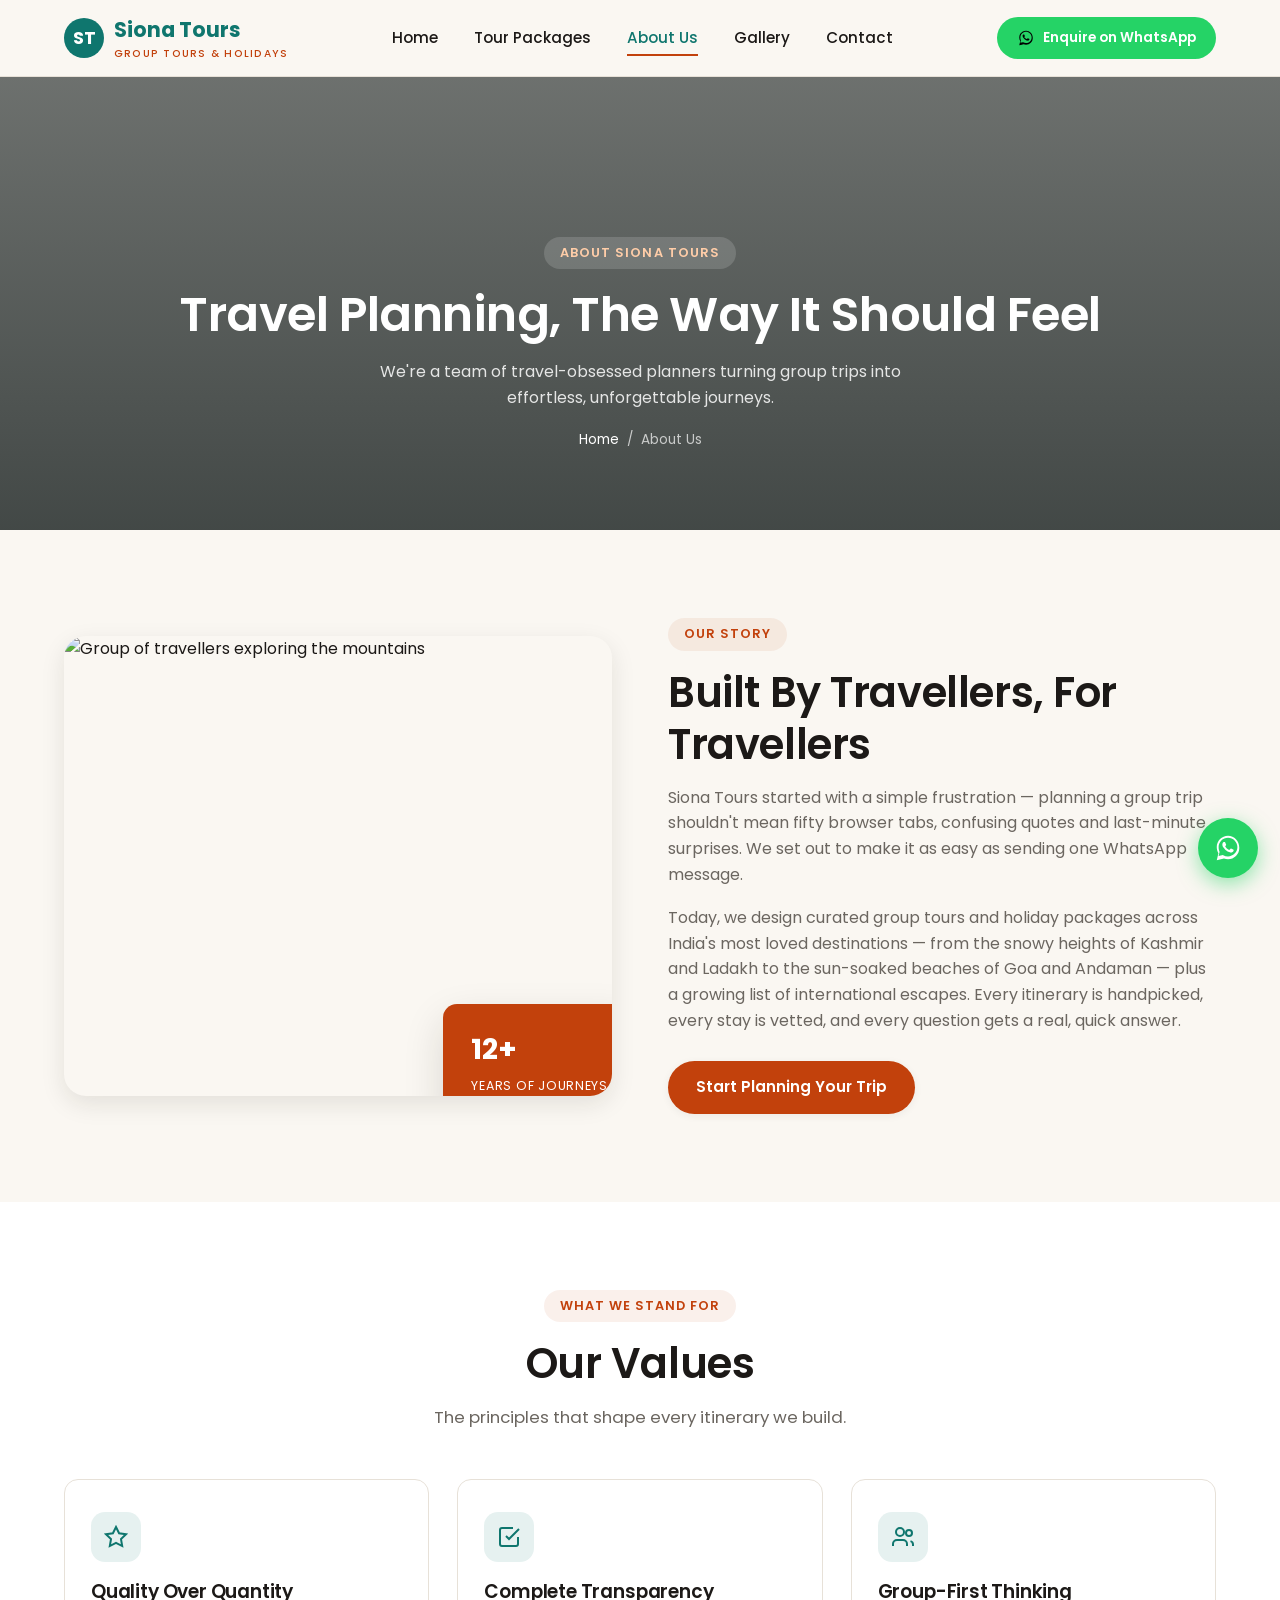
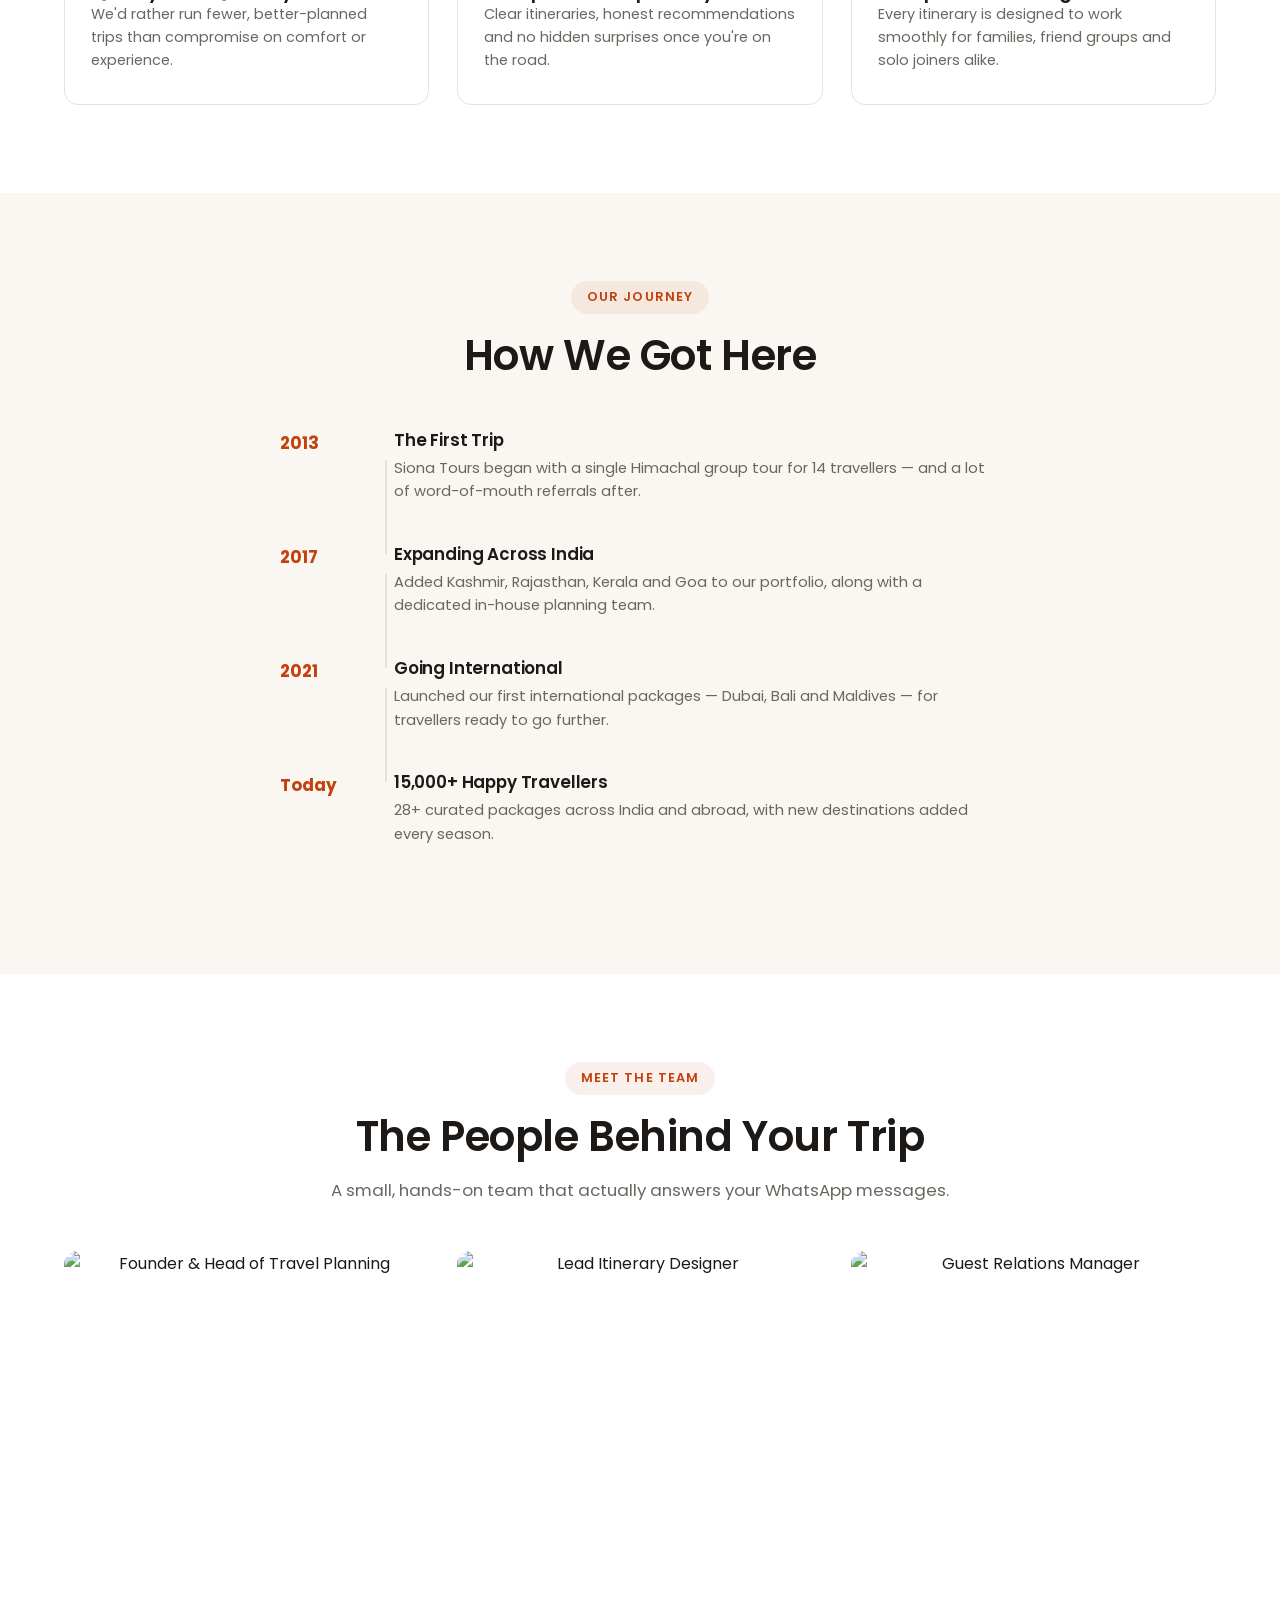
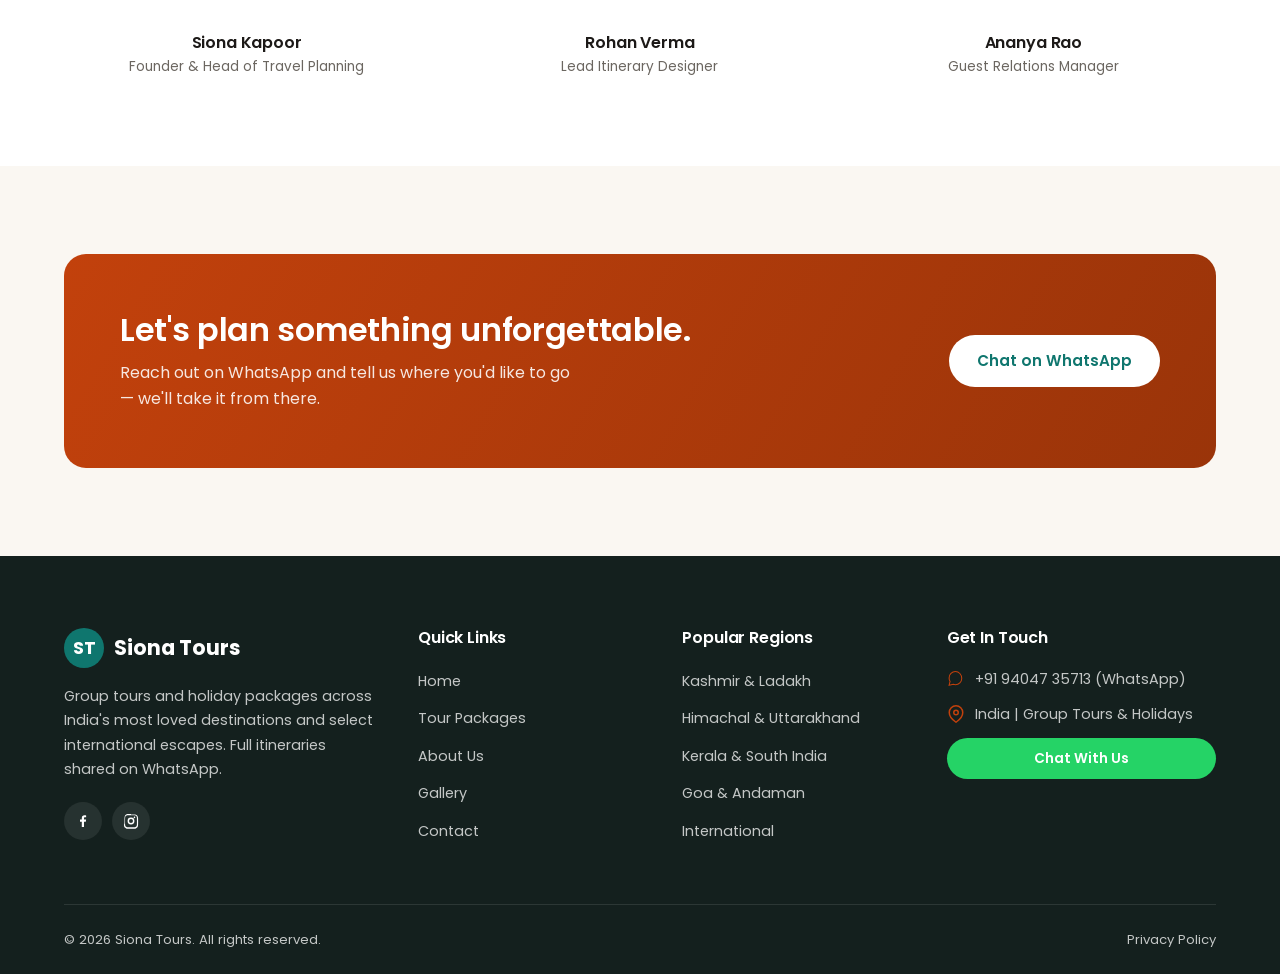
==== about.html @ db053513 "Initial build of Siona Tours website Multi-page static site (Home, Tour Packages, About, Gallery, Co" ====
<!DOCTYPE html>
<html lang="en">
<head>
<meta charset="UTF-8" />
<meta name="viewport" content="width=device-width, initial-scale=1.0" />
<title>About Us | Siona Tours</title>
<meta name="description" content="Learn about Siona Tours — a group tour and holiday package specialist creating hassle-free travel experiences across India and select international destinations." />
<link rel="icon" href="data:image/svg+xml,<svg xmlns=%22http://www.w3.org/2000/svg%22 viewBox=%220 0 100 100%22><text y=%22.9em%22 font-size=%2290%22>🧭</text></svg>" />
<link rel="preconnect" href="https://fonts.googleapis.com" />
<link rel="preconnect" href="https://fonts.gstatic.com" crossorigin />
<link href="https://fonts.googleapis.com/css2?family=Poppins:wght@400;500;600;700&display=swap" rel="stylesheet" />
<link rel="stylesheet" href="css/style.css" />
<style>
  .about-split {
    display: grid;
    grid-template-columns: 1fr 1fr;
    gap: 56px;
    align-items: center;
  }
  @media (max-width: 900px) {
    .about-split { grid-template-columns: 1fr; }
  }
  .about-media {
    position: relative;
    border-radius: var(--radius-lg);
    overflow: hidden;
    box-shadow: var(--shadow-md);
  }
  .about-media img { height: 460px; object-fit: cover; }
  .about-badge {
    position: absolute;
    bottom: -24px;
    right: -24px;
    background: var(--color-accent);
    color: #fff;
    padding: 22px 28px;
    border-radius: var(--radius-md);
    box-shadow: var(--shadow-lg);
  }
  .about-badge strong { display: block; font-size: 1.8rem; }
  .about-badge span { font-size: 0.78rem; text-transform: uppercase; letter-spacing: 0.06em; }
  @media (max-width: 560px) {
    .about-badge { position: static; margin-top: 16px; display: inline-block; }
  }
  .value-grid {
    display: grid;
    grid-template-columns: repeat(3, 1fr);
    gap: 28px;
  }
  @media (max-width: 820px) { .value-grid { grid-template-columns: 1fr; } }
  .value-card {
    background: var(--color-surface);
    border: 1px solid var(--color-border);
    border-radius: var(--radius-md);
    padding: 32px 26px;
  }
  .value-card .icon {
    width: 50px; height: 50px; border-radius: var(--radius-md);
    background: rgba(15,118,110,0.1); color: var(--color-primary);
    display: flex; align-items: center; justify-content: center; margin-bottom: 18px;
  }
  .value-card .icon svg { width: 24px; height: 24px; }
  .timeline { max-width: 720px; margin: 0 auto; }
  .timeline-item {
    display: grid;
    grid-template-columns: 90px 1fr;
    gap: 24px;
    padding-bottom: 40px;
    position: relative;
  }
  .timeline-item::before {
    content: "";
    position: absolute;
    left: 105px;
    top: 30px;
    bottom: -10px;
    width: 2px;
    background: var(--color-border);
  }
  .timeline-item:last-child::before { display: none; }
  .timeline-year {
    font-weight: 700;
    color: var(--color-accent);
    font-size: 1.05rem;
  }
  .timeline-content h3 { font-size: 1.05rem; margin-bottom: 6px; }
  .timeline-content p { color: var(--color-muted); font-size: 0.92rem; }
  .team-grid {
    display: grid;
    grid-template-columns: repeat(3, 1fr);
    gap: 28px;
  }
  @media (max-width: 820px) { .team-grid { grid-template-columns: 1fr 1fr; } }
  @media (max-width: 560px) { .team-grid { grid-template-columns: 1fr; } }
  .team-card { text-align: center; }
  .team-card img {
    width: 100%; aspect-ratio: 1/1; object-fit: cover;
    border-radius: var(--radius-md); margin-bottom: 16px;
  }
  .team-card h3 { font-size: 1rem; }
  .team-card span { color: var(--color-muted); font-size: 0.85rem; }
</style>
</head>
<body>

<!-- ===== Header ===== -->
<header class="site-header">
  <div class="container header-inner">
    <a href="index.html" class="logo">
      <span class="logo-mark">ST</span>
      <span class="logo-text">Siona Tours<span>Group Tours &amp; Holidays</span></span>
    </a>
    <nav class="main-nav" id="mainNav">
      <a href="index.html">Home</a>
      <a href="tour-packages.html">Tour Packages</a>
      <a href="about.html" class="active">About Us</a>
      <a href="gallery.html">Gallery</a>
      <a href="contact.html">Contact</a>
    </nav>
    <div class="header-actions">
      <a href="#" class="btn btn-whatsapp btn-sm" data-wa="Hi Siona Tours! I'd like to enquire about your holiday packages.">
        <svg viewBox="0 0 32 32"><path d="M16.02 3C9.4 3 4 8.4 4 15.02c0 2.35.62 4.55 1.78 6.47L4 29l7.68-1.75a12.9 12.9 0 0 0 4.34.75h.01c6.62 0 12.02-5.4 12.02-12.02C28.05 8.4 22.65 3 16.02 3zm0 22a10 10 0 0 1-5.1-1.39l-.37-.22-4.56 1.04 1.07-4.44-.24-.38A9.94 9.94 0 0 1 6 15.02C6 9.5 10.5 5 16.02 5c5.5 0 10 4.5 10 10.02S21.52 25 16.02 25zm5.4-7.44c-.3-.15-1.76-.87-2.03-.97-.27-.1-.47-.15-.67.15-.2.3-.77.97-.94 1.17-.17.2-.35.22-.65.07-.3-.15-1.25-.46-2.38-1.47-.88-.78-1.47-1.75-1.64-2.05-.17-.3-.02-.46.13-.61.13-.13.3-.35.45-.52.15-.17.2-.3.3-.5.1-.2.05-.37-.02-.52-.07-.15-.67-1.62-.92-2.22-.24-.58-.49-.5-.67-.51h-.57c-.2 0-.52.07-.79.37-.27.3-1.04 1.02-1.04 2.48 0 1.46 1.07 2.87 1.22 3.07.15.2 2.1 3.2 5.08 4.49.71.31 1.26.49 1.69.62.71.23 1.36.2 1.87.12.57-.08 1.76-.72 2.01-1.42.25-.7.25-1.3.17-1.42-.07-.13-.27-.2-.57-.35z"/></svg>
        <span>Enquire on WhatsApp</span>
      </a>
    </div>
    <button class="nav-toggle" id="navToggle" aria-label="Toggle menu"><span></span><span></span><span></span></button>
  </div>
</header>
<div class="nav-overlay" id="navOverlay"></div>

<!-- ===== Page Hero ===== -->
<section class="page-hero" style="background-image:url('https://images.unsplash.com/photo-1476514525535-07fb3b4ae5f1?auto=format&fit=crop&w=1920&q=80')">
  <div class="container">
    <span class="section-tag">About Siona Tours</span>
    <h1>Travel Planning, The Way It Should Feel</h1>
    <p>We're a team of travel-obsessed planners turning group trips into effortless, unforgettable journeys.</p>
    <div class="breadcrumb"><a href="index.html" style="color:#fff">Home</a><span>/</span><span>About Us</span></div>
  </div>
</section>

<!-- ===== Our Story ===== -->
<section>
  <div class="container">
    <div class="about-split">
      <div class="about-media reveal">
        <img src="https://images.unsplash.com/photo-1469474968028-56623f02e42e?auto=format&fit=crop&w=900&q=80" alt="Group of travellers exploring the mountains" loading="lazy" />
        <div class="about-badge"><strong>12+</strong><span>Years of Journeys</span></div>
      </div>
      <div class="reveal">
        <span class="section-tag">Our Story</span>
        <h2 class="section-title">Built By Travellers, For Travellers</h2>
        <p style="color:var(--color-muted); margin-bottom:18px;">Siona Tours started with a simple frustration — planning a group trip shouldn't mean fifty browser tabs, confusing quotes and last-minute surprises. We set out to make it as easy as sending one WhatsApp message.</p>
        <p style="color:var(--color-muted); margin-bottom:28px;">Today, we design curated group tours and holiday packages across India's most loved destinations — from the snowy heights of Kashmir and Ladakh to the sun-soaked beaches of Goa and Andaman — plus a growing list of international escapes. Every itinerary is handpicked, every stay is vetted, and every question gets a real, quick answer.</p>
        <a href="#" class="btn btn-primary" data-wa="Hi Siona Tours! I'd like to know more about your holiday packages.">Start Planning Your Trip</a>
      </div>
    </div>
  </div>
</section>

<!-- ===== Our Values ===== -->
<section class="why-us">
  <div class="container">
    <div class="section-head center reveal">
      <span class="section-tag">What We Stand For</span>
      <h2 class="section-title">Our Values</h2>
      <p class="section-subtitle">The principles that shape every itinerary we build.</p>
    </div>
    <div class="value-grid">
      <div class="value-card reveal">
        <span class="icon"><svg viewBox="0 0 24 24" fill="none" stroke="currentColor" stroke-width="2"><path d="M12 2l3.09 6.26L22 9.27l-5 4.87 1.18 6.88L12 17.77l-6.18 3.25L7 14.14 2 9.27l6.91-1.01L12 2z"/></svg></span>
        <h3>Quality Over Quantity</h3>
        <p style="color:var(--color-muted); font-size:0.9rem;">We'd rather run fewer, better-planned trips than compromise on comfort or experience.</p>
      </div>
      <div class="value-card reveal">
        <span class="icon"><svg viewBox="0 0 24 24" fill="none" stroke="currentColor" stroke-width="2"><path d="M9 11l3 3L22 4"/><path d="M21 12v7a2 2 0 0 1-2 2H5a2 2 0 0 1-2-2V5a2 2 0 0 1 2-2h11"/></svg></span>
        <h3>Complete Transparency</h3>
        <p style="color:var(--color-muted); font-size:0.9rem;">Clear itineraries, honest recommendations and no hidden surprises once you're on the road.</p>
      </div>
      <div class="value-card reveal">
        <span class="icon"><svg viewBox="0 0 24 24" fill="none" stroke="currentColor" stroke-width="2"><circle cx="9" cy="7" r="4"/><path d="M2 21v-2a4 4 0 0 1 4-4h6a4 4 0 0 1 4 4v2"/><circle cx="18" cy="8" r="3"/><path d="M22 21v-1.5a3.5 3.5 0 0 0-2.5-3.36"/></svg></span>
        <h3>Group-First Thinking</h3>
        <p style="color:var(--color-muted); font-size:0.9rem;">Every itinerary is designed to work smoothly for families, friend groups and solo joiners alike.</p>
      </div>
    </div>
  </div>
</section>

<!-- ===== Journey Timeline ===== -->
<section>
  <div class="container">
    <div class="section-head center reveal">
      <span class="section-tag">Our Journey</span>
      <h2 class="section-title">How We Got Here</h2>
    </div>
    <div class="timeline">
      <div class="timeline-item reveal">
        <div class="timeline-year">2013</div>
        <div class="timeline-content">
          <h3>The First Trip</h3>
          <p>Siona Tours began with a single Himachal group tour for 14 travellers — and a lot of word-of-mouth referrals after.</p>
        </div>
      </div>
      <div class="timeline-item reveal">
        <div class="timeline-year">2017</div>
        <div class="timeline-content">
          <h3>Expanding Across India</h3>
          <p>Added Kashmir, Rajasthan, Kerala and Goa to our portfolio, along with a dedicated in-house planning team.</p>
        </div>
      </div>
      <div class="timeline-item reveal">
        <div class="timeline-year">2021</div>
        <div class="timeline-content">
          <h3>Going International</h3>
          <p>Launched our first international packages — Dubai, Bali and Maldives — for travellers ready to go further.</p>
        </div>
      </div>
      <div class="timeline-item reveal">
        <div class="timeline-year">Today</div>
        <div class="timeline-content">
          <h3>15,000+ Happy Travellers</h3>
          <p>28+ curated packages across India and abroad, with new destinations added every season.</p>
        </div>
      </div>
    </div>
  </div>
</section>

<!-- ===== Team ===== -->
<section class="why-us">
  <div class="container">
    <div class="section-head center reveal">
      <span class="section-tag">Meet The Team</span>
      <h2 class="section-title">The People Behind Your Trip</h2>
      <p class="section-subtitle">A small, hands-on team that actually answers your WhatsApp messages.</p>
    </div>
    <div class="team-grid">
      <div class="team-card reveal">
        <img src="https://images.unsplash.com/photo-1502685104226-ee32379fefbe?auto=format&fit=crop&w=400&q=80" alt="Founder & Head of Travel Planning" loading="lazy" />
        <h3>Siona Kapoor</h3>
        <span>Founder &amp; Head of Travel Planning</span>
      </div>
      <div class="team-card reveal">
        <img src="https://images.unsplash.com/photo-1472099645785-5658abf4ff4e?auto=format&fit=crop&w=400&q=80" alt="Lead Itinerary Designer" loading="lazy" />
        <h3>Rohan Verma</h3>
        <span>Lead Itinerary Designer</span>
      </div>
      <div class="team-card reveal">
        <img src="https://images.unsplash.com/photo-1438761681033-6461ffad8d80?auto=format&fit=crop&w=400&q=80" alt="Guest Relations Manager" loading="lazy" />
        <h3>Ananya Rao</h3>
        <span>Guest Relations Manager</span>
      </div>
    </div>
  </div>
</section>

<!-- ===== CTA Banner ===== -->
<section>
  <div class="container">
    <div class="cta-banner reveal">
      <div>
        <h2>Let's plan something unforgettable.</h2>
        <p>Reach out on WhatsApp and tell us where you'd like to go — we'll take it from there.</p>
      </div>
      <div class="cta-actions">
        <a href="#" class="btn btn-light" data-wa="Hi Siona Tours! I'd like to know more about your holiday packages.">Chat on WhatsApp</a>
      </div>
    </div>
  </div>
</section>

<!-- ===== Footer ===== -->
<footer class="site-footer">
  <div class="container">
    <div class="footer-grid">
      <div class="footer-brand">
        <a href="index.html" class="logo">
          <span class="logo-mark">ST</span>
          <span class="logo-text">Siona Tours</span>
        </a>
        <p>Group tours and holiday packages across India's most loved destinations and select international escapes. Full itineraries shared on WhatsApp.</p>
        <div class="footer-social">
          <a href="#" aria-label="Facebook"><svg viewBox="0 0 24 24"><path d="M13.5 21v-8h2.7l.4-3.1h-3.1V8c0-.9.25-1.5 1.55-1.5H16.7V3.7C16.4 3.65 15.4 3.55 14.25 3.55c-2.4 0-4.05 1.47-4.05 4.15V9.9H7.5V13h2.7v8h3.3z"/></svg></a>
          <a href="#" aria-label="Instagram"><svg viewBox="0 0 24 24"><path d="M12 2.2c3.2 0 3.58.01 4.85.07 1.17.05 1.97.24 2.43.4a4.9 4.9 0 0 1 1.77 1.15 4.9 4.9 0 0 1 1.15 1.77c.16.46.35 1.26.4 2.43.06 1.27.07 1.65.07 4.85s-.01 3.58-.07 4.85c-.05 1.17-.24 1.97-.4 2.43a4.9 4.9 0 0 1-1.15 1.77 4.9 4.9 0 0 1-1.77 1.15c-.46.16-1.26.35-2.43.4-1.27.06-1.65.07-4.85.07s-3.58-.01-4.85-.07c-1.17-.05-1.97-.24-2.43-.4a4.9 4.9 0 0 1-1.77-1.15 4.9 4.9 0 0 1-1.15-1.77c-.16-.46-.35-1.26-.4-2.43C2.21 15.58 2.2 15.2 2.2 12s.01-3.58.07-4.85c.05-1.17.24-1.97.4-2.43a4.9 4.9 0 0 1 1.15-1.77A4.9 4.9 0 0 1 5.59 1.8c.46-.16 1.26-.35 2.43-.4C9.29 1.34 9.67 1.33 12 1.33m0 2.16c-3.17 0-3.5.01-4.74.07-.98.04-1.5.21-1.86.34-.47.18-.8.4-1.15.75s-.57.68-.75 1.15c-.13.36-.3.88-.34 1.86-.06 1.24-.07 1.57-.07 4.74s.01 3.5.07 4.74c.04.98.21 1.5.34 1.86.18.47.4.8.75 1.15s.68.57 1.15.75c.36.13.88.3 1.86.34 1.24.06 1.57.07 4.74.07s3.5-.01 4.74-.07c.98-.04 1.5-.21 1.86-.34.47-.18.8-.4 1.15-.75s.57-.68.75-1.15c.13-.36.3-.88.34-1.86.06-1.24.07-1.57.07-4.74s-.01-3.5-.07-4.74c-.04-.98-.21-1.5-.34-1.86a3.1 3.1 0 0 0-.75-1.15 3.1 3.1 0 0 0-1.15-.75c-.36-.13-.88-.3-1.86-.34-1.24-.06-1.57-.07-4.74-.07M12 6.87A5.13 5.13 0 1 1 6.87 12 5.13 5.13 0 0 1 12 6.87m0 2.16A2.97 2.97 0 1 0 14.97 12 2.97 2.97 0 0 0 12 9.03m6.4-2.4a1.2 1.2 0 1 1-1.2-1.2 1.2 1.2 0 0 1 1.2 1.2"/></svg></a>
        </div>
      </div>
      <div class="footer-col">
        <h4>Quick Links</h4>
        <ul>
          <li><a href="index.html">Home</a></li>
          <li><a href="tour-packages.html">Tour Packages</a></li>
          <li><a href="about.html">About Us</a></li>
          <li><a href="gallery.html">Gallery</a></li>
          <li><a href="contact.html">Contact</a></li>
        </ul>
      </div>
      <div class="footer-col">
        <h4>Popular Regions</h4>
        <ul>
          <li><a href="tour-packages.html#kashmir-ladakh">Kashmir &amp; Ladakh</a></li>
          <li><a href="tour-packages.html#himachal-uttarakhand">Himachal &amp; Uttarakhand</a></li>
          <li><a href="tour-packages.html#kerala-south-india">Kerala &amp; South India</a></li>
          <li><a href="tour-packages.html#goa-andaman">Goa &amp; Andaman</a></li>
          <li><a href="tour-packages.html#international">International</a></li>
        </ul>
      </div>
      <div class="footer-col">
        <h4>Get In Touch</h4>
        <ul class="footer-contact">
          <li>
            <svg viewBox="0 0 24 24" fill="none" stroke="currentColor" stroke-width="2"><path d="M16.02 3C9.4 3 4 8.4 4 15.02c0 2.35.62 4.55 1.78 6.47L4 29l7.68-1.75a12.9 12.9 0 0 0 4.34.75h.01c6.62 0 12.02-5.4 12.02-12.02C28.05 8.4 22.65 3 16.02 3z" transform="scale(0.7)"/></svg>
            <a href="#" data-wa="Hi Siona Tours! I'd like to enquire about your holiday packages.">+91 94047 35713 (WhatsApp)</a>
          </li>
          <li>
            <svg viewBox="0 0 24 24" fill="none" stroke="currentColor" stroke-width="2"><path d="M21 10c0 7-9 13-9 13S3 17 3 10a9 9 0 0 1 18 0z"/><circle cx="12" cy="10" r="3"/></svg>
            <span>India | Group Tours &amp; Holidays</span>
          </li>
        </ul>
        <a href="#" class="btn btn-whatsapp btn-sm btn-block" data-wa="Hi Siona Tours! I'd like to enquire about your holiday packages.">Chat With Us</a>
      </div>
    </div>
    <div class="footer-bottom">
      <span>&copy; <span id="year"></span> Siona Tours. All rights reserved.</span>
      <a href="privacy-policy.html">Privacy Policy</a>
    </div>
  </div>
</footer>

<a href="#" class="wa-float" data-wa="Hi Siona Tours! I'd like to enquire about your holiday packages." aria-label="Chat on WhatsApp">
  <svg viewBox="0 0 32 32"><path d="M16.02 3C9.4 3 4 8.4 4 15.02c0 2.35.62 4.55 1.78 6.47L4 29l7.68-1.75a12.9 12.9 0 0 0 4.34.75h.01c6.62 0 12.02-5.4 12.02-12.02C28.05 8.4 22.65 3 16.02 3zm0 22a10 10 0 0 1-5.1-1.39l-.37-.22-4.56 1.04 1.07-4.44-.24-.38A9.94 9.94 0 0 1 6 15.02C6 9.5 10.5 5 16.02 5c5.5 0 10 4.5 10 10.02S21.52 25 16.02 25zm5.4-7.44c-.3-.15-1.76-.87-2.03-.97-.27-.1-.47-.15-.67.15-.2.3-.77.97-.94 1.17-.17.2-.35.22-.65.07-.3-.15-1.25-.46-2.38-1.47-.88-.78-1.47-1.75-1.64-2.05-.17-.3-.02-.46.13-.61.13-.13.3-.35.45-.52.15-.17.2-.3.3-.5.1-.2.05-.37-.02-.52-.07-.15-.67-1.62-.92-2.22-.24-.58-.49-.5-.67-.51h-.57c-.2 0-.52.07-.79.37-.27.3-1.04 1.02-1.04 2.48 0 1.46 1.07 2.87 1.22 3.07.15.2 2.1 3.2 5.08 4.49.71.31 1.26.49 1.69.62.71.23 1.36.2 1.87.12.57-.08 1.76-.72 2.01-1.42.25-.7.25-1.3.17-1.42-.07-.13-.27-.2-.57-.35z"/></svg>
</a>

<script src="js/main.js"></script>
</body>
</html>
---- css/style.css ----
/* ==========================================================================
   Siona Tours — Global Stylesheet
   ========================================================================== */

:root {
  --color-primary: #0f766e;
  --color-primary-dark: #0b5952;
  --color-primary-light: #14958a;
  --color-accent: #c2410c;
  --color-accent-dark: #9a3409;
  --color-bg: #faf7f2;
  --color-surface: #ffffff;
  --color-text: #1c1917;
  --color-muted: #6b6660;
  --color-border: #e7e1d8;

  --font-body: "Poppins", -apple-system, BlinkMacSystemFont, "Segoe UI", sans-serif;

  --radius-sm: 8px;
  --radius-md: 14px;
  --radius-lg: 22px;
  --radius-full: 999px;

  --shadow-sm: 0 2px 8px rgba(28, 25, 23, 0.06);
  --shadow-md: 0 8px 24px rgba(28, 25, 23, 0.1);
  --shadow-lg: 0 16px 40px rgba(28, 25, 23, 0.14);

  --container-width: 1200px;
  --header-height: 76px;

  --transition: 0.25s ease;
}

/* ---------- Reset ---------- */
*,
*::before,
*::after {
  box-sizing: border-box;
  margin: 0;
  padding: 0;
}

html {
  scroll-behavior: smooth;
}

body {
  font-family: var(--font-body);
  background: var(--color-bg);
  color: var(--color-text);
  line-height: 1.6;
  -webkit-font-smoothing: antialiased;
  overflow-x: hidden;
}

img {
  max-width: 100%;
  display: block;
}

a {
  text-decoration: none;
  color: inherit;
}

ul {
  list-style: none;
}

button {
  font-family: inherit;
  cursor: pointer;
  border: none;
  background: none;
}

input,
select,
textarea {
  font-family: inherit;
  font-size: 1rem;
}

h1,
h2,
h3,
h4 {
  font-weight: 600;
  line-height: 1.25;
  letter-spacing: -0.01em;
}

.container {
  width: 100%;
  max-width: var(--container-width);
  margin: 0 auto;
  padding: 0 24px;
}

section {
  padding: 88px 0;
}

@media (max-width: 768px) {
  section {
    padding: 56px 0;
  }
}

/* ---------- Section headings ---------- */
.section-tag {
  display: inline-block;
  font-size: 0.8rem;
  font-weight: 600;
  letter-spacing: 0.08em;
  text-transform: uppercase;
  color: var(--color-accent);
  background: rgba(194, 65, 12, 0.08);
  padding: 6px 16px;
  border-radius: var(--radius-full);
  margin-bottom: 16px;
}

.section-title {
  font-size: clamp(1.8rem, 3.5vw, 2.6rem);
  margin-bottom: 14px;
}

.section-subtitle {
  color: var(--color-muted);
  font-size: 1.05rem;
  max-width: 620px;
}

.section-head {
  margin-bottom: 48px;
}

.section-head.center {
  text-align: center;
  margin-left: auto;
  margin-right: auto;
}

.section-head.center .section-subtitle {
  margin-left: auto;
  margin-right: auto;
}

/* ---------- Buttons ---------- */
.btn {
  display: inline-flex;
  align-items: center;
  justify-content: center;
  gap: 8px;
  padding: 14px 28px;
  border-radius: var(--radius-full);
  font-weight: 600;
  font-size: 0.95rem;
  transition: transform var(--transition), box-shadow var(--transition), background var(--transition), color var(--transition);
  white-space: nowrap;
}

.btn-primary {
  background: var(--color-accent);
  color: #fff;
  box-shadow: var(--shadow-sm);
}

.btn-primary:hover {
  background: var(--color-accent-dark);
  transform: translateY(-2px);
  box-shadow: var(--shadow-md);
}

.btn-outline {
  background: transparent;
  color: var(--color-primary);
  border: 1.5px solid var(--color-primary);
}

.btn-outline:hover {
  background: var(--color-primary);
  color: #fff;
  transform: translateY(-2px);
}

.btn-light {
  background: #fff;
  color: var(--color-primary);
}

.btn-light:hover {
  background: var(--color-bg);
  transform: translateY(-2px);
}

.btn-whatsapp {
  background: #25d366;
  color: #fff;
}

.btn-whatsapp:hover {
  background: #1eb958;
  transform: translateY(-2px);
  box-shadow: var(--shadow-md);
}

.btn-block {
  width: 100%;
}

.btn-sm {
  padding: 10px 20px;
  font-size: 0.85rem;
}

.btn svg {
  width: 18px;
  height: 18px;
  flex-shrink: 0;
}

/* ==========================================================================
   Header
   ========================================================================== */
.site-header {
  position: sticky;
  top: 0;
  z-index: 500;
  background: rgba(250, 247, 242, 0.92);
  backdrop-filter: blur(10px);
  border-bottom: 1px solid var(--color-border);
  transition: box-shadow var(--transition);
}

.site-header.scrolled {
  box-shadow: var(--shadow-sm);
}

.header-inner {
  display: flex;
  align-items: center;
  justify-content: space-between;
  height: var(--header-height);
}

.logo {
  display: flex;
  align-items: center;
  gap: 10px;
  font-weight: 700;
  font-size: 1.3rem;
  color: var(--color-primary);
}

.logo-mark {
  width: 40px;
  height: 40px;
  border-radius: 50%;
  background: var(--color-primary);
  color: #fff;
  display: flex;
  align-items: center;
  justify-content: center;
  font-size: 1.1rem;
  font-weight: 700;
  flex-shrink: 0;
}

.logo-text span {
  display: block;
  font-size: 0.65rem;
  font-weight: 500;
  letter-spacing: 0.12em;
  text-transform: uppercase;
  color: var(--color-accent);
}

.main-nav {
  display: flex;
  align-items: center;
  gap: 36px;
}

.main-nav a {
  font-weight: 500;
  font-size: 0.95rem;
  color: var(--color-text);
  position: relative;
  padding: 6px 0;
  transition: color var(--transition);
}

.main-nav a::after {
  content: "";
  position: absolute;
  left: 0;
  bottom: 0;
  width: 0;
  height: 2px;
  background: var(--color-accent);
  transition: width var(--transition);
}

.main-nav a:hover,
.main-nav a.active {
  color: var(--color-primary);
}

.main-nav a:hover::after,
.main-nav a.active::after {
  width: 100%;
}

.header-actions {
  display: flex;
  align-items: center;
  gap: 18px;
}

.nav-toggle {
  display: none;
  flex-direction: column;
  gap: 5px;
  padding: 8px;
  z-index: 600;
}

.nav-toggle span {
  width: 24px;
  height: 2px;
  background: var(--color-text);
  transition: transform var(--transition), opacity var(--transition);
}

.nav-toggle.open span:nth-child(1) {
  transform: translateY(7px) rotate(45deg);
}

.nav-toggle.open span:nth-child(2) {
  opacity: 0;
}

.nav-toggle.open span:nth-child(3) {
  transform: translateY(-7px) rotate(-45deg);
}

@media (max-width: 900px) {
  .nav-toggle {
    display: flex;
  }

  .main-nav {
    position: fixed;
    inset: 0 0 0 30%;
    background: var(--color-surface);
    flex-direction: column;
    justify-content: center;
    align-items: flex-start;
    gap: 28px;
    padding: 32px;
    transform: translateX(100%);
    transition: transform 0.35s ease;
    box-shadow: var(--shadow-lg);
  }

  .main-nav.open {
    transform: translateX(0);
  }

  .main-nav a {
    font-size: 1.15rem;
  }

  .header-actions .btn-primary span {
    display: none;
  }
}

@media (max-width: 480px) {
  .main-nav {
    inset: 0 0 0 0;
  }
}

.nav-overlay {
  display: none;
  position: fixed;
  inset: 0;
  background: rgba(28, 25, 23, 0.4);
  z-index: 400;
}

.nav-overlay.open {
  display: block;
}

/* ==========================================================================
   Floating WhatsApp Button
   ========================================================================== */
.wa-float {
  position: fixed;
  right: 22px;
  bottom: 22px;
  z-index: 700;
  width: 60px;
  height: 60px;
  border-radius: 50%;
  background: #25d366;
  display: flex;
  align-items: center;
  justify-content: center;
  box-shadow: 0 6px 20px rgba(37, 211, 102, 0.5);
  animation: wa-pulse 2.4s infinite;
}

.wa-float svg {
  width: 30px;
  height: 30px;
  fill: #fff;
}

.wa-float:hover {
  transform: scale(1.08);
}

@keyframes wa-pulse {
  0% {
    box-shadow: 0 0 0 0 rgba(37, 211, 102, 0.55);
  }
  70% {
    box-shadow: 0 0 0 16px rgba(37, 211, 102, 0);
  }
  100% {
    box-shadow: 0 0 0 0 rgba(37, 211, 102, 0);
  }
}

/* ==========================================================================
   Hero
   ========================================================================== */
.hero {
  position: relative;
  min-height: 88vh;
  display: flex;
  align-items: center;
  color: #fff;
  overflow: hidden;
}

.hero::before {
  content: "";
  position: absolute;
  inset: 0;
  background: url("https://images.unsplash.com/photo-1602216056096-3b40cc0c9944?auto=format&fit=crop&w=1920&q=80") center/cover no-repeat;
  z-index: 0;
}

.hero::after {
  content: "";
  position: absolute;
  inset: 0;
  background: linear-gradient(180deg, rgba(15, 23, 22, 0.55) 0%, rgba(15, 23, 22, 0.72) 100%);
  z-index: 1;
}

.hero-content {
  position: relative;
  z-index: 2;
  max-width: 720px;
}

.hero-eyebrow {
  display: inline-flex;
  align-items: center;
  gap: 8px;
  background: rgba(255, 255, 255, 0.15);
  border: 1px solid rgba(255, 255, 255, 0.3);
  padding: 8px 18px;
  border-radius: var(--radius-full);
  font-size: 0.85rem;
  font-weight: 500;
  margin-bottom: 24px;
  backdrop-filter: blur(6px);
}

.hero h1 {
  font-size: clamp(2.3rem, 5.5vw, 3.8rem);
  margin-bottom: 20px;
}

.hero h1 em {
  font-style: normal;
  color: #ffcda8;
}

.hero p {
  font-size: 1.15rem;
  color: rgba(255, 255, 255, 0.9);
  margin-bottom: 36px;
  max-width: 560px;
}

.hero-actions {
  display: flex;
  flex-wrap: wrap;
  gap: 16px;
  margin-bottom: 48px;
}

.hero-stats {
  display: flex;
  flex-wrap: wrap;
  gap: 40px;
}

.hero-stats div strong {
  display: block;
  font-size: 1.6rem;
  font-weight: 700;
}

.hero-stats div span {
  font-size: 0.85rem;
  color: rgba(255, 255, 255, 0.75);
}

/* ==========================================================================
   Trust strip
   ========================================================================== */
.trust-strip {
  background: var(--color-surface);
  border-bottom: 1px solid var(--color-border);
  padding: 28px 0;
}

.trust-strip .container {
  display: flex;
  flex-wrap: wrap;
  justify-content: space-between;
  gap: 24px;
}

.trust-item {
  display: flex;
  align-items: center;
  gap: 12px;
  flex: 1 1 200px;
}

.trust-item .icon {
  width: 42px;
  height: 42px;
  border-radius: 50%;
  background: rgba(15, 118, 110, 0.1);
  color: var(--color-primary);
  display: flex;
  align-items: center;
  justify-content: center;
  flex-shrink: 0;
}

.trust-item .icon svg {
  width: 20px;
  height: 20px;
}

.trust-item strong {
  display: block;
  font-size: 0.95rem;
}

.trust-item small {
  color: var(--color-muted);
  font-size: 0.8rem;
}

/* ==========================================================================
   Package Cards
   ========================================================================== */
.pkg-grid {
  display: grid;
  grid-template-columns: repeat(4, 1fr);
  gap: 28px;
}

@media (max-width: 1100px) {
  .pkg-grid {
    grid-template-columns: repeat(3, 1fr);
  }
}

@media (max-width: 820px) {
  .pkg-grid {
    grid-template-columns: repeat(2, 1fr);
  }
}

@media (max-width: 560px) {
  .pkg-grid {
    grid-template-columns: 1fr;
  }
}

.pkg-card {
  background: var(--color-surface);
  border-radius: var(--radius-md);
  overflow: hidden;
  box-shadow: var(--shadow-sm);
  transition: transform var(--transition), box-shadow var(--transition);
  display: flex;
  flex-direction: column;
}

.pkg-card:hover {
  transform: translateY(-6px);
  box-shadow: var(--shadow-lg);
}

.pkg-media {
  position: relative;
  height: 200px;
  overflow: hidden;
}

.pkg-media img {
  width: 100%;
  height: 100%;
  object-fit: cover;
  transition: transform 0.4s ease;
}

.pkg-card:hover .pkg-media img {
  transform: scale(1.08);
}

.pkg-duration {
  position: absolute;
  top: 14px;
  left: 14px;
  background: rgba(28, 25, 23, 0.65);
  color: #fff;
  font-size: 0.75rem;
  font-weight: 600;
  padding: 6px 12px;
  border-radius: var(--radius-full);
  backdrop-filter: blur(4px);
}

.pkg-region {
  position: absolute;
  top: 14px;
  right: 14px;
  background: var(--color-accent);
  color: #fff;
  font-size: 0.7rem;
  font-weight: 600;
  padding: 6px 12px;
  border-radius: var(--radius-full);
}

.pkg-body {
  padding: 22px;
  display: flex;
  flex-direction: column;
  gap: 10px;
  flex: 1;
}

.pkg-body h3 {
  font-size: 1.12rem;
}

.pkg-body p {
  color: var(--color-muted);
  font-size: 0.9rem;
  flex: 1;
}

.pkg-actions {
  display: flex;
  gap: 10px;
  margin-top: 8px;
}

.pkg-actions .btn {
  flex: 1;
  padding: 11px 14px;
  font-size: 0.85rem;
}

.section-cta {
  text-align: center;
  margin-top: 48px;
}

/* ==========================================================================
   Why Choose Us
   ========================================================================== */
.why-us {
  background: var(--color-surface);
}

.why-grid {
  display: grid;
  grid-template-columns: repeat(4, 1fr);
  gap: 28px;
}

@media (max-width: 900px) {
  .why-grid {
    grid-template-columns: repeat(2, 1fr);
  }
}

@media (max-width: 520px) {
  .why-grid {
    grid-template-columns: 1fr;
  }
}

.why-card {
  padding: 32px 26px;
  border-radius: var(--radius-md);
  background: var(--color-bg);
  border: 1px solid var(--color-border);
  transition: transform var(--transition), box-shadow var(--transition);
}

.why-card:hover {
  transform: translateY(-4px);
  box-shadow: var(--shadow-md);
}

.why-card .icon {
  width: 54px;
  height: 54px;
  border-radius: var(--radius-md);
  background: var(--color-primary);
  color: #fff;
  display: flex;
  align-items: center;
  justify-content: center;
  margin-bottom: 20px;
}

.why-card .icon svg {
  width: 26px;
  height: 26px;
}

.why-card h3 {
  font-size: 1.05rem;
  margin-bottom: 8px;
}

.why-card p {
  color: var(--color-muted);
  font-size: 0.9rem;
}

/* ==========================================================================
   Regions strip (Home)
   ========================================================================== */
.region-strip {
  display: grid;
  grid-template-columns: repeat(6, 1fr);
  gap: 18px;
}

@media (max-width: 980px) {
  .region-strip {
    grid-template-columns: repeat(3, 1fr);
  }
}

@media (max-width: 560px) {
  .region-strip {
    grid-template-columns: repeat(2, 1fr);
  }
}

.region-chip {
  position: relative;
  border-radius: var(--radius-md);
  overflow: hidden;
  height: 130px;
  display: flex;
  align-items: flex-end;
  padding: 16px;
  color: #fff;
  font-weight: 600;
  font-size: 0.95rem;
  box-shadow: var(--shadow-sm);
  transition: transform var(--transition);
}

.region-chip:hover {
  transform: translateY(-4px);
}

.region-chip img {
  position: absolute;
  inset: 0;
  width: 100%;
  height: 100%;
  object-fit: cover;
  z-index: 0;
}

.region-chip::after {
  content: "";
  position: absolute;
  inset: 0;
  background: linear-gradient(180deg, rgba(15, 23, 22, 0) 30%, rgba(15, 23, 22, 0.75) 100%);
  z-index: 1;
}

.region-chip span {
  position: relative;
  z-index: 2;
}

/* ==========================================================================
   Testimonials
   ========================================================================== */
.testimonials {
  background: var(--color-primary);
  color: #fff;
  position: relative;
  overflow: hidden;
}

.testimonials .section-tag {
  background: rgba(255, 255, 255, 0.15);
  color: #ffcda8;
}

.testimonials .section-subtitle {
  color: rgba(255, 255, 255, 0.8);
}

.testi-grid {
  display: grid;
  grid-template-columns: repeat(3, 1fr);
  gap: 26px;
}

@media (max-width: 900px) {
  .testi-grid {
    grid-template-columns: 1fr;
  }
}

.testi-card {
  background: rgba(255, 255, 255, 0.08);
  border: 1px solid rgba(255, 255, 255, 0.15);
  border-radius: var(--radius-md);
  padding: 28px;
  backdrop-filter: blur(6px);
}

.testi-stars {
  color: #ffcda8;
  margin-bottom: 14px;
  font-size: 0.95rem;
  letter-spacing: 2px;
}

.testi-card p {
  font-size: 0.95rem;
  margin-bottom: 20px;
  color: rgba(255, 255, 255, 0.92);
}

.testi-author {
  display: flex;
  align-items: center;
  gap: 12px;
}

.testi-author img {
  width: 44px;
  height: 44px;
  border-radius: 50%;
  object-fit: cover;
}

.testi-author strong {
  display: block;
  font-size: 0.9rem;
}

.testi-author span {
  font-size: 0.78rem;
  color: rgba(255, 255, 255, 0.7);
}

/* ==========================================================================
   CTA Banner
   ========================================================================== */
.cta-banner {
  background: linear-gradient(120deg, var(--color-accent), var(--color-accent-dark));
  border-radius: var(--radius-lg);
  padding: 56px;
  color: #fff;
  display: flex;
  align-items: center;
  justify-content: space-between;
  gap: 32px;
  flex-wrap: wrap;
}

.cta-banner h2 {
  font-size: clamp(1.5rem, 3vw, 2rem);
  margin-bottom: 10px;
}

.cta-banner p {
  color: rgba(255, 255, 255, 0.88);
  max-width: 460px;
}

.cta-actions {
  display: flex;
  gap: 14px;
  flex-wrap: wrap;
}

@media (max-width: 700px) {
  .cta-banner {
    padding: 36px 28px;
    text-align: center;
    justify-content: center;
  }

  .cta-banner p {
    margin: 0 auto;
  }

  .cta-actions {
    justify-content: center;
    width: 100%;
  }
}

/* ==========================================================================
   Footer
   ========================================================================== */
.site-footer {
  background: #14201e;
  color: rgba(255, 255, 255, 0.75);
  padding: 72px 0 0;
}

.footer-grid {
  display: grid;
  grid-template-columns: 1.4fr 1fr 1fr 1.2fr;
  gap: 40px;
  padding-bottom: 48px;
  border-bottom: 1px solid rgba(255, 255, 255, 0.1);
}

@media (max-width: 900px) {
  .footer-grid {
    grid-template-columns: 1fr 1fr;
  }
}

@media (max-width: 560px) {
  .footer-grid {
    grid-template-columns: 1fr;
  }
}

.footer-brand .logo {
  color: #fff;
  margin-bottom: 16px;
}

.footer-brand p {
  font-size: 0.9rem;
  line-height: 1.7;
  max-width: 320px;
  margin-bottom: 20px;
}

.footer-social {
  display: flex;
  gap: 10px;
}

.footer-social a {
  width: 38px;
  height: 38px;
  border-radius: 50%;
  background: rgba(255, 255, 255, 0.08);
  display: flex;
  align-items: center;
  justify-content: center;
  transition: background var(--transition);
}

.footer-social a:hover {
  background: var(--color-accent);
}

.footer-social svg {
  width: 16px;
  height: 16px;
  fill: #fff;
}

.footer-col h4 {
  color: #fff;
  font-size: 1rem;
  margin-bottom: 20px;
}

.footer-col ul li {
  margin-bottom: 12px;
}

.footer-col ul li a {
  font-size: 0.9rem;
  transition: color var(--transition);
}

.footer-col ul li a:hover {
  color: #fff;
}

.footer-contact li {
  display: flex;
  align-items: flex-start;
  gap: 10px;
  font-size: 0.9rem;
  margin-bottom: 16px;
}

.footer-contact svg {
  width: 18px;
  height: 18px;
  flex-shrink: 0;
  margin-top: 2px;
  color: var(--color-accent);
}

.footer-bottom {
  padding: 24px 0;
  display: flex;
  justify-content: space-between;
  align-items: center;
  flex-wrap: wrap;
  gap: 12px;
  font-size: 0.82rem;
}

.footer-bottom a:hover {
  color: #fff;
}

/* ==========================================================================
   Page Header (interior pages)
   ========================================================================== */
.page-hero {
  position: relative;
  padding: 160px 0 80px;
  color: #fff;
  text-align: center;
  overflow: hidden;
}

.page-hero::before {
  content: "";
  position: absolute;
  inset: 0;
  background-size: cover;
  background-position: center;
  z-index: 0;
}

.page-hero::after {
  content: "";
  position: absolute;
  inset: 0;
  background: linear-gradient(180deg, rgba(15, 23, 22, 0.6), rgba(15, 23, 22, 0.78));
  z-index: 1;
}

.page-hero .container {
  position: relative;
  z-index: 2;
}

.page-hero .section-tag {
  background: rgba(255, 255, 255, 0.15);
  color: #ffcda8;
}

.page-hero h1 {
  font-size: clamp(2rem, 4.5vw, 3rem);
  margin-bottom: 14px;
}

.page-hero p {
  color: rgba(255, 255, 255, 0.85);
  max-width: 560px;
  margin: 0 auto;
}

.breadcrumb {
  display: flex;
  justify-content: center;
  gap: 8px;
  font-size: 0.85rem;
  color: rgba(255, 255, 255, 0.7);
  margin-top: 18px;
}

/* ==========================================================================
   Forms
   ========================================================================== */
.form-group {
  margin-bottom: 20px;
}

.form-group label {
  display: block;
  font-size: 0.88rem;
  font-weight: 600;
  margin-bottom: 8px;
}

.form-row {
  display: grid;
  grid-template-columns: 1fr 1fr;
  gap: 20px;
}

@media (max-width: 600px) {
  .form-row {
    grid-template-columns: 1fr;
  }
}

.form-group input,
.form-group select,
.form-group textarea {
  width: 100%;
  padding: 13px 16px;
  border: 1.5px solid var(--color-border);
  border-radius: var(--radius-sm);
  background: var(--color-surface);
  color: var(--color-text);
  transition: border-color var(--transition), box-shadow var(--transition);
}

.form-group input:focus,
.form-group select:focus,
.form-group textarea:focus {
  outline: none;
  border-color: var(--color-primary);
  box-shadow: 0 0 0 4px rgba(15, 118, 110, 0.12);
}

.form-group textarea {
  resize: vertical;
  min-height: 110px;
}

.form-note {
  font-size: 0.78rem;
  color: var(--color-muted);
  margin-top: 6px;
}

/* ==========================================================================
   Utilities
   ========================================================================== */
.text-center {
  text-align: center;
}

.mt-0 {
  margin-top: 0;
}

.reveal {
  opacity: 0;
  transform: translateY(24px);
  transition: opacity 0.6s ease, transform 0.6s ease;
}

.reveal.in-view {
  opacity: 1;
  transform: translateY(0);
}
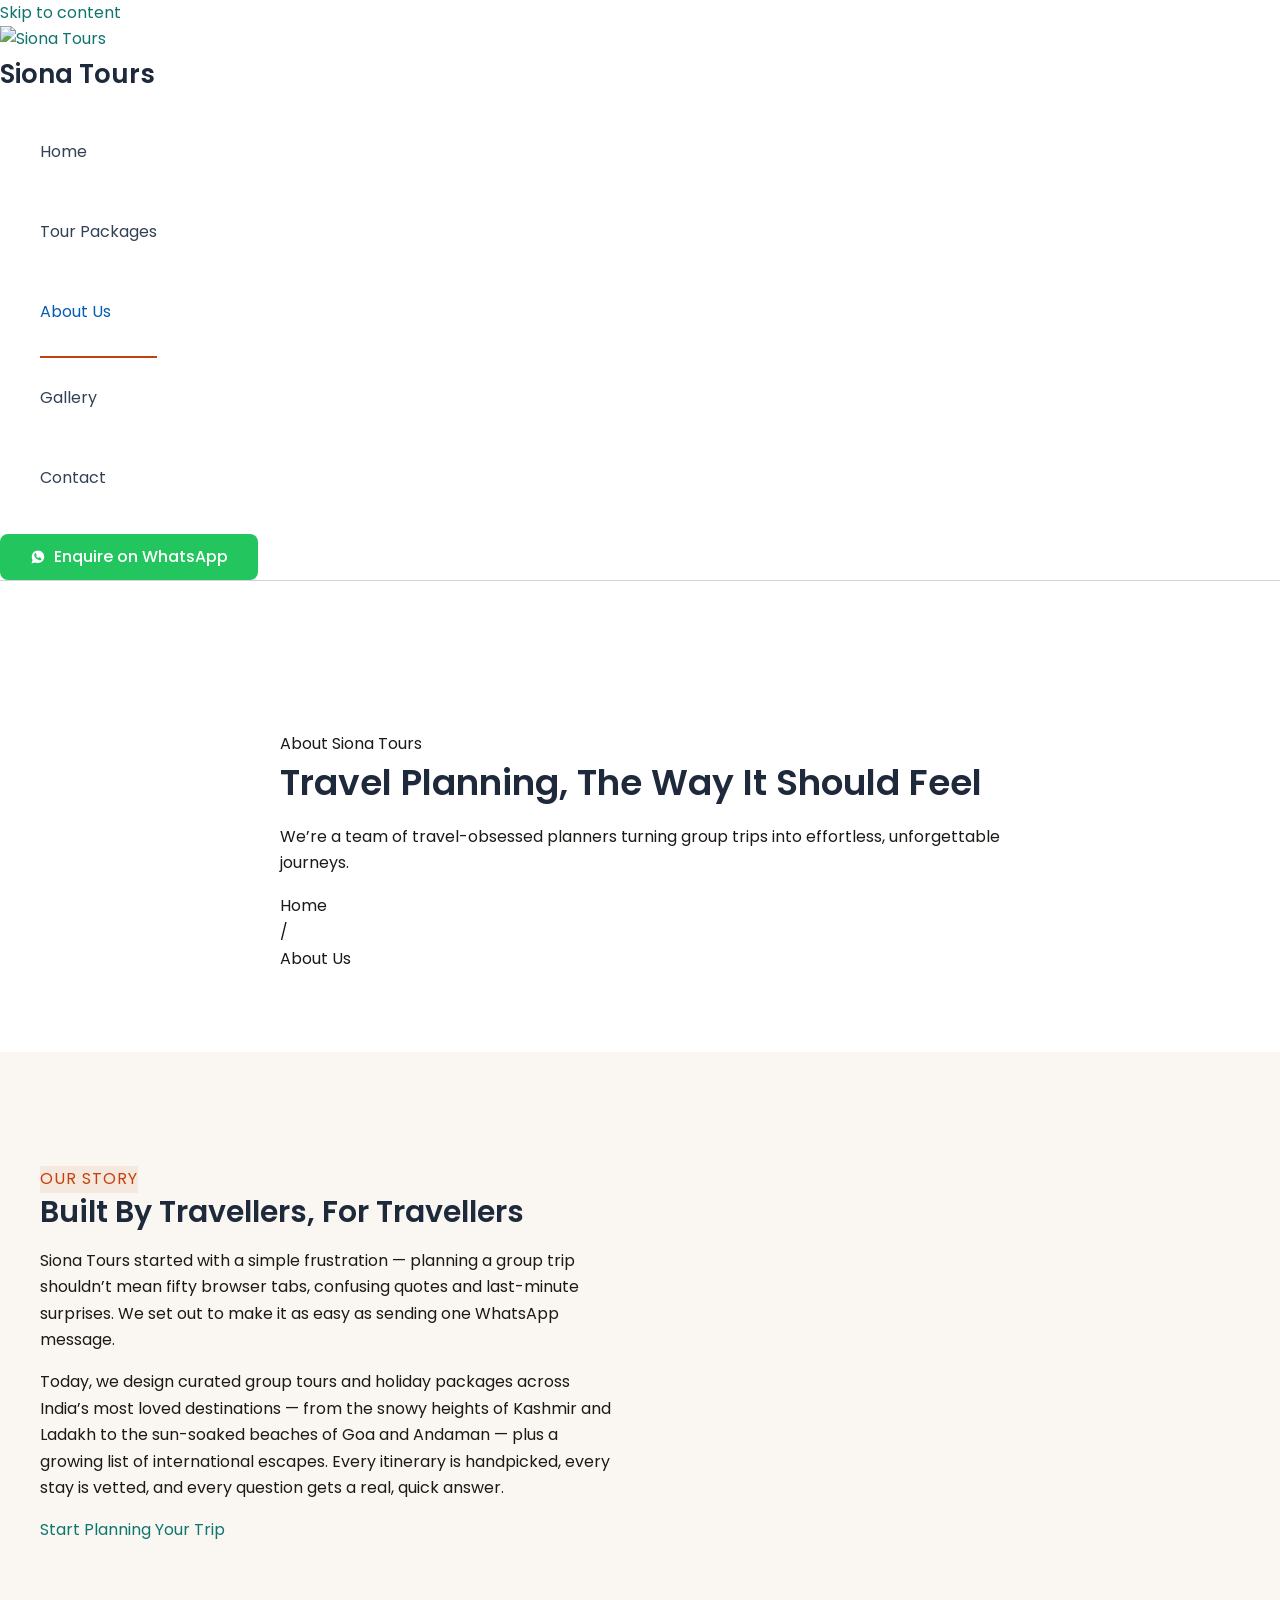
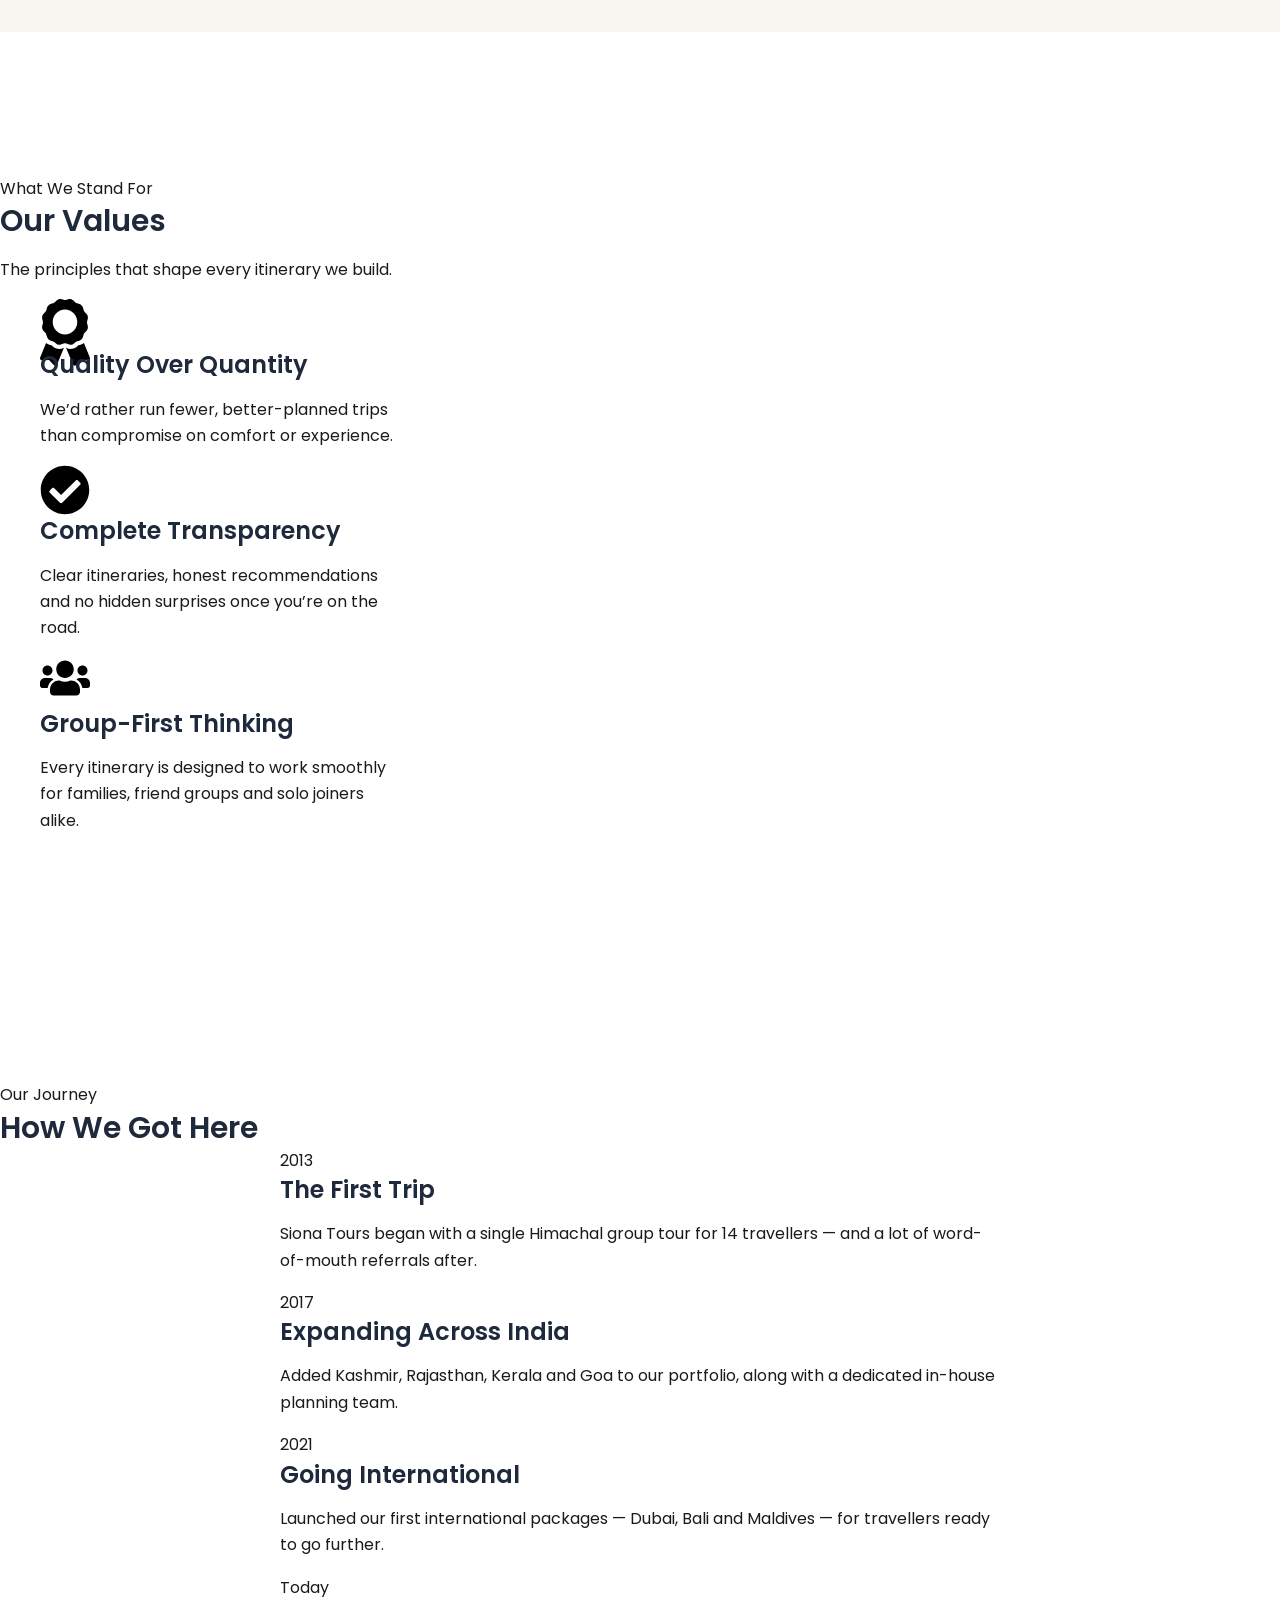
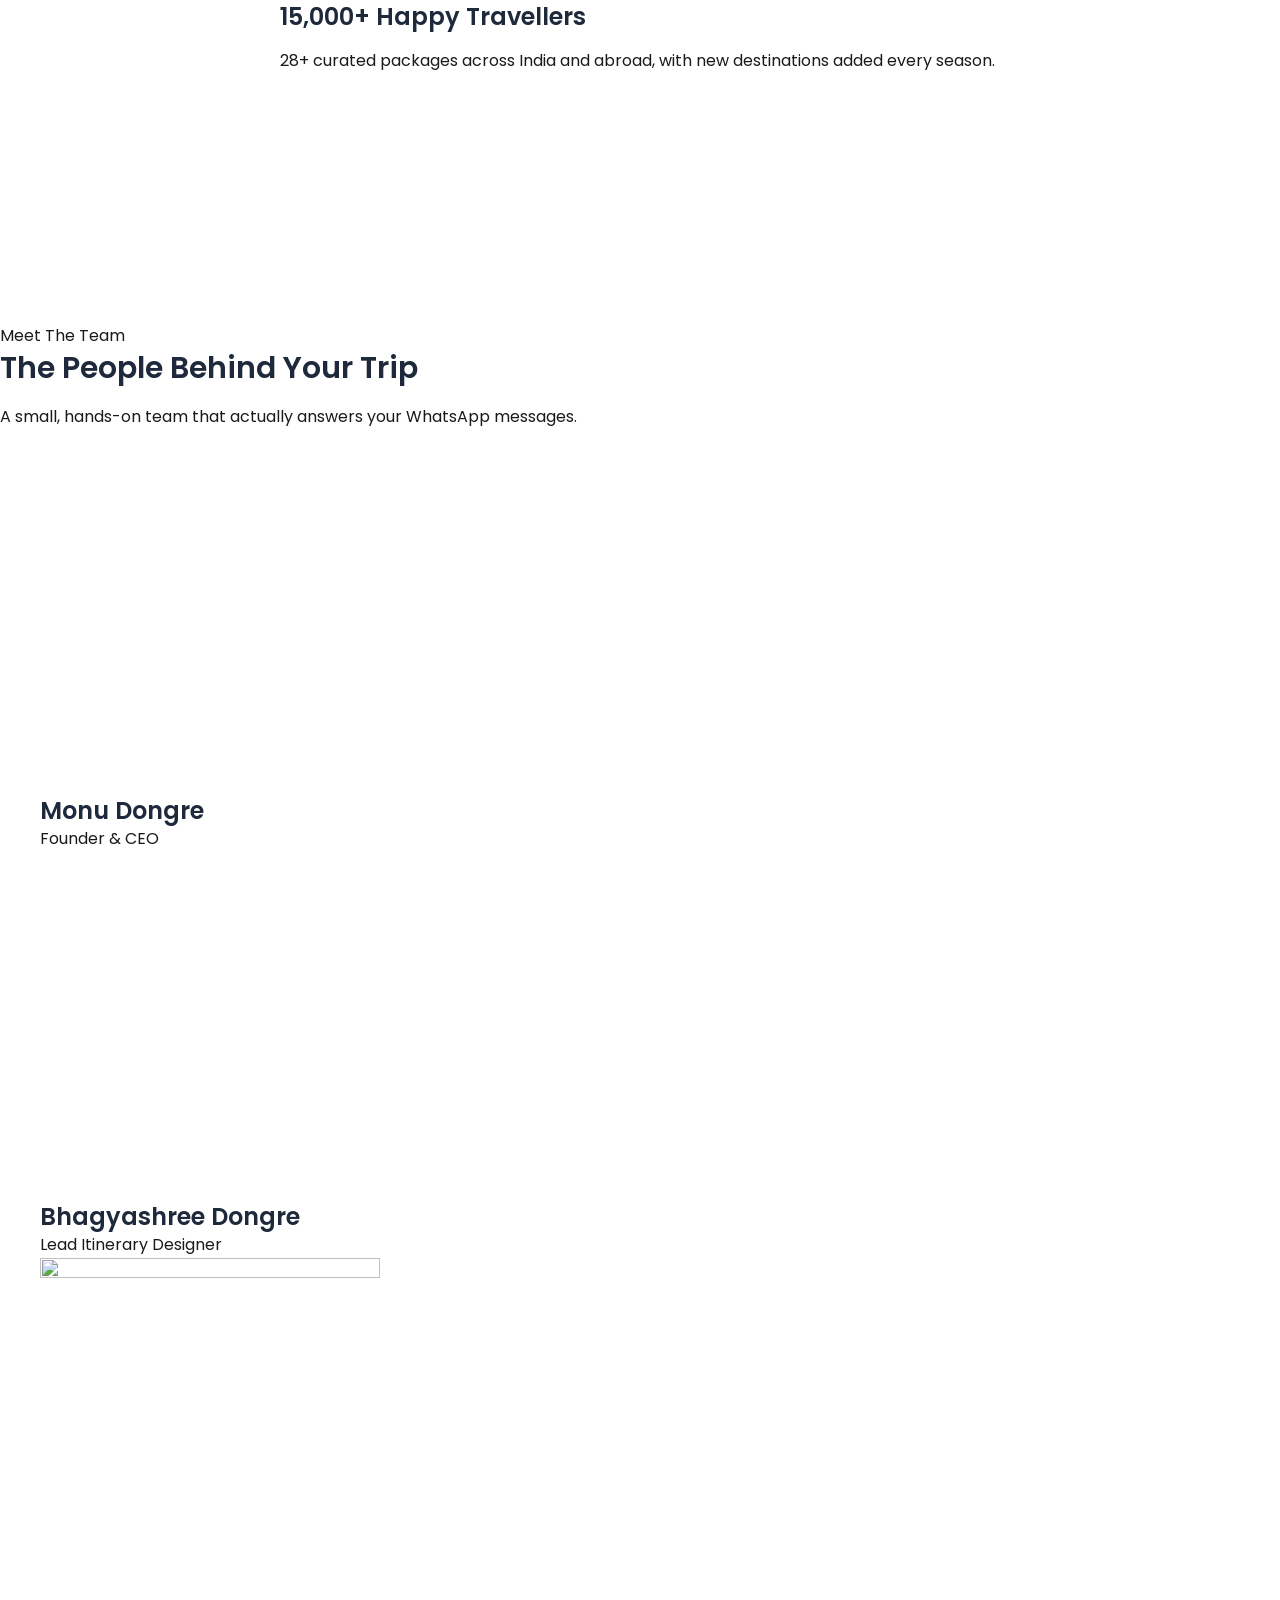
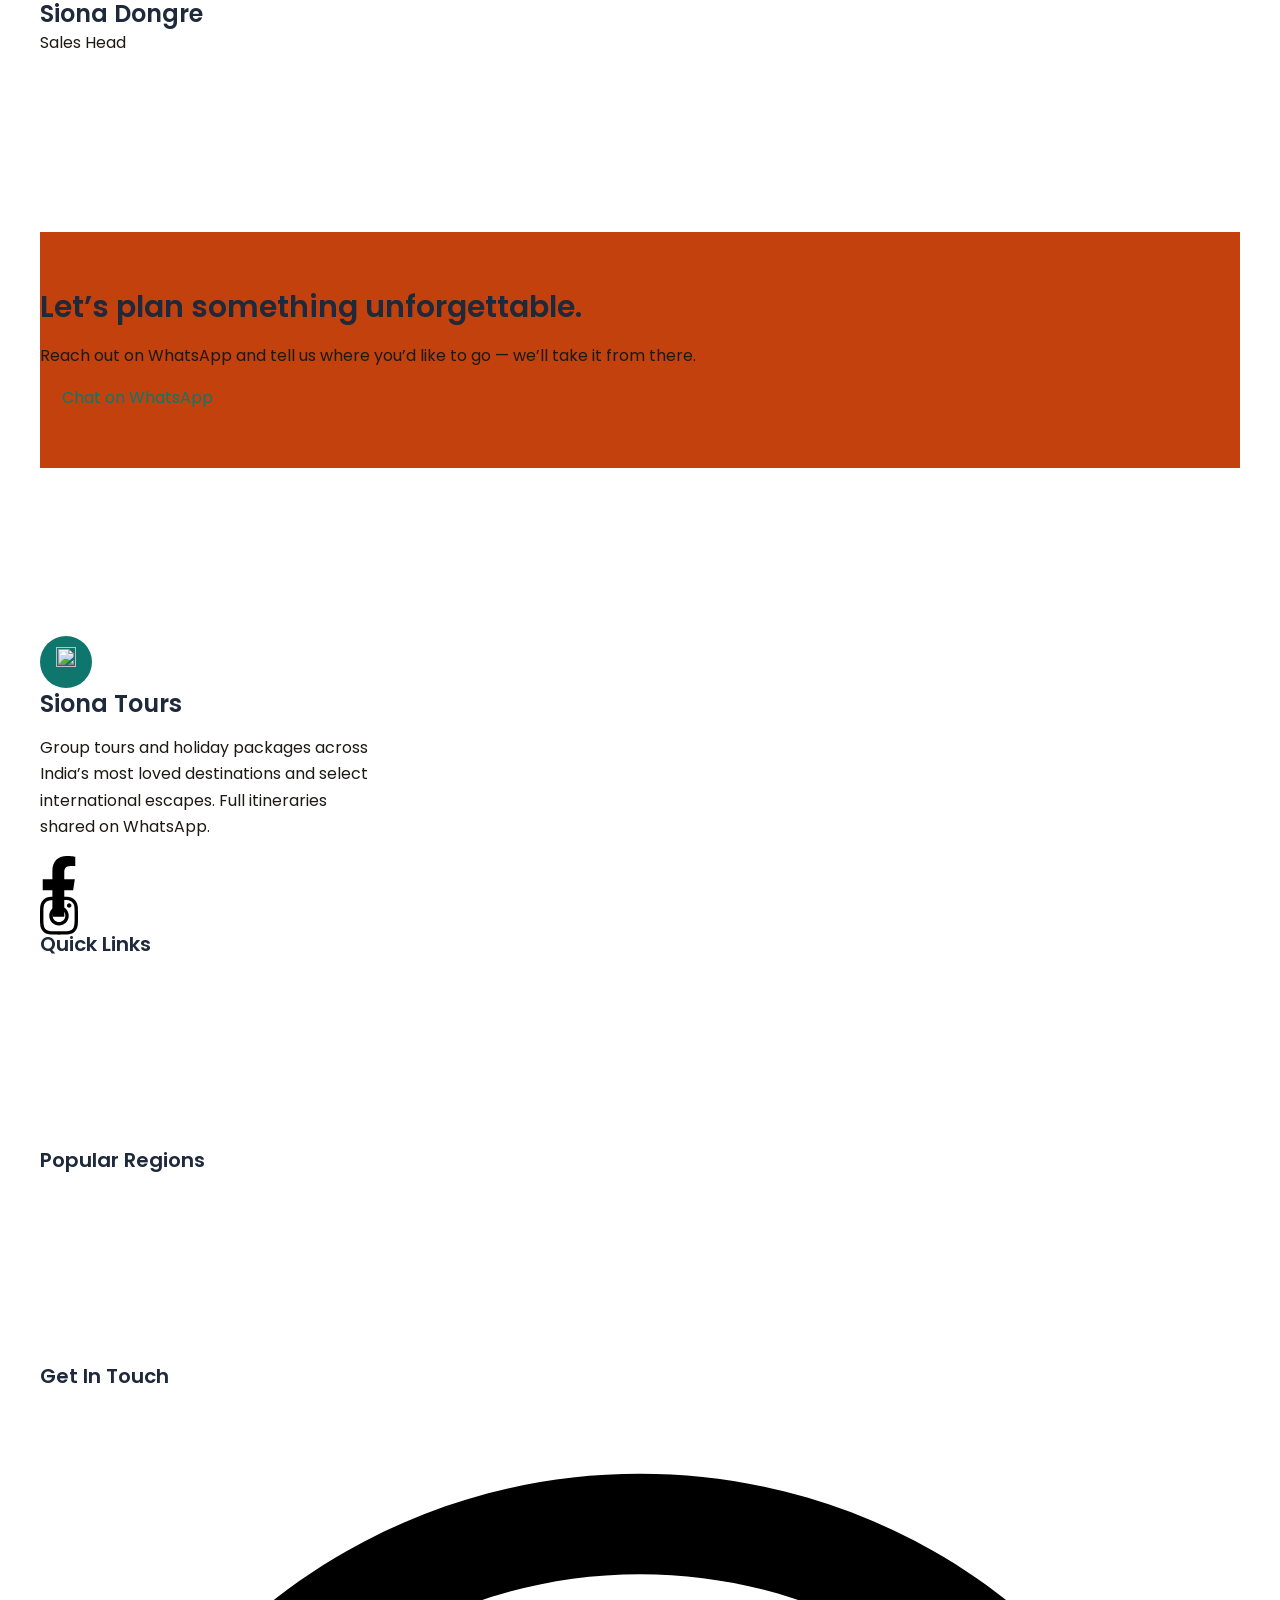
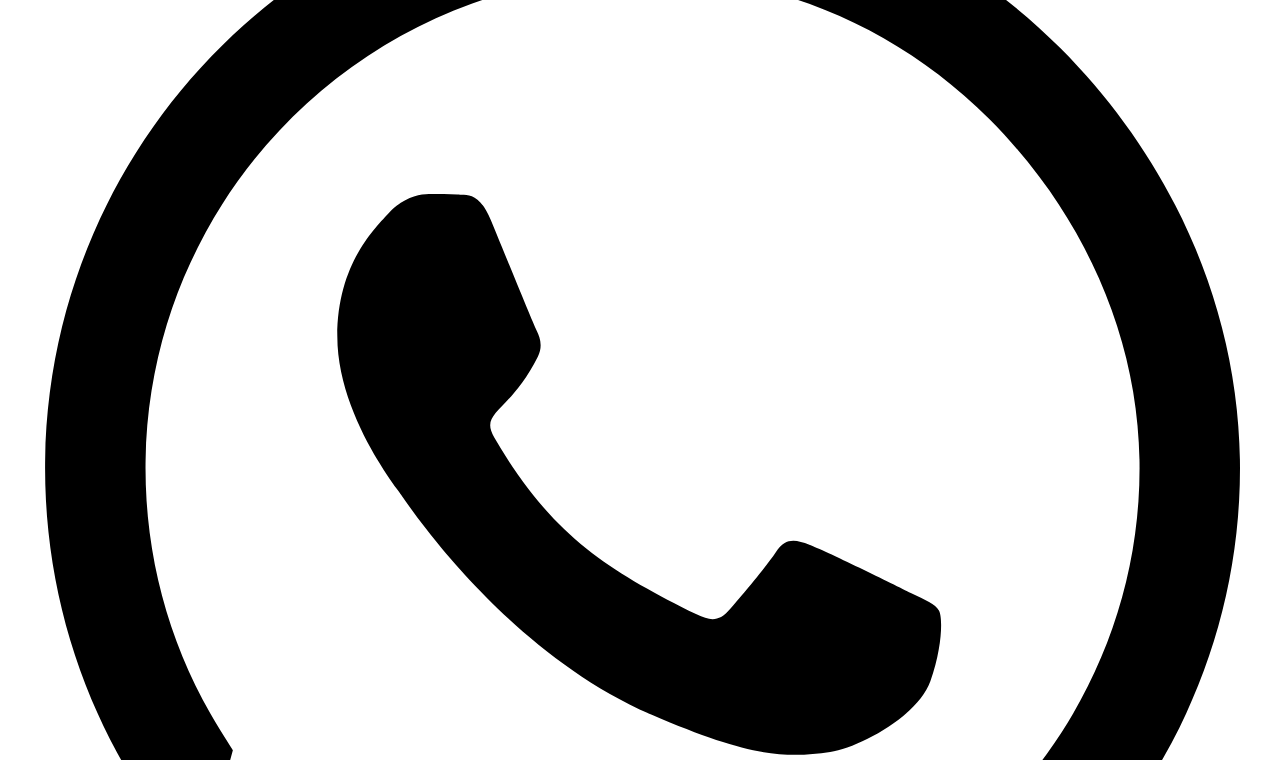
==== commit 81a79cf4: "Sync HTML snapshots with current live WordPress site Replaces the original static mockup files with " ====
--- a/about.html
+++ b/about.html
@@ -1,334 +1,1665 @@
 <!DOCTYPE html>
-<html lang="en">
+<html lang="en-US">
 <head>
-<meta charset="UTF-8" />
-<meta name="viewport" content="width=device-width, initial-scale=1.0" />
-<title>About Us | Siona Tours</title>
-<meta name="description" content="Learn about Siona Tours — a group tour and holiday package specialist creating hassle-free travel experiences across India and select international destinations." />
-<link rel="icon" href="data:image/svg+xml,<svg xmlns=%22http://www.w3.org/2000/svg%22 viewBox=%220 0 100 100%22><text y=%22.9em%22 font-size=%2290%22>🧭</text></svg>" />
-<link rel="preconnect" href="https://fonts.googleapis.com" />
-<link rel="preconnect" href="https://fonts.gstatic.com" crossorigin />
-<link href="https://fonts.googleapis.com/css2?family=Poppins:wght@400;500;600;700&display=swap" rel="stylesheet" />
-<link rel="stylesheet" href="css/style.css" />
-<style>
-  .about-split {
-    display: grid;
-    grid-template-columns: 1fr 1fr;
-    gap: 56px;
-    align-items: center;
+<meta charset="UTF-8">
+<meta name="viewport" content="width=device-width, initial-scale=1">
+	<link rel="profile" href="https://gmpg.org/xfn/11"> 
+	<title>About Us &#8211; Siona Tours</title>
+<meta name='robots' content='max-image-preview:large' />
+<link rel='dns-prefetch' href='//fonts.googleapis.com' />
+<link href='https://fonts.googleapis.com' rel='preconnect' />
+<link href='https://fonts.gstatic.com' crossorigin='anonymous' rel='preconnect' />
+<link rel="alternate" type="application/rss+xml" title="Siona Tours &raquo; Feed" href="https://sionatours.com/feed/" />
+<link rel="alternate" type="application/rss+xml" title="Siona Tours &raquo; Comments Feed" href="https://sionatours.com/comments/feed/" />
+<link rel="alternate" title="oEmbed (JSON)" type="application/json+oembed" href="https://sionatours.com/wp-json/oembed/1.0/embed?url=https%3A%2F%2Fsionatours.com%2Fabout-us%2F" />
+<link rel="alternate" title="oEmbed (XML)" type="text/xml+oembed" href="https://sionatours.com/wp-json/oembed/1.0/embed?url=https%3A%2F%2Fsionatours.com%2Fabout-us%2F&#038;format=xml" />
+<style id="wp-img-auto-sizes-contain-inline-css">
+img:is([sizes=auto i],[sizes^="auto," i]){contain-intrinsic-size:3000px 1500px}
+/*# sourceURL=wp-img-auto-sizes-contain-inline-css */
+</style>
+
+<link rel='stylesheet' id='astra-theme-css-css' href='https://sionatours.com/wp-content/themes/astra/assets/css/minified/main.min.css?ver=4.13.10' media='all' />
+<style id="astra-theme-css-inline-css">
+:root{--ast-post-nav-space:0;--ast-container-default-xlg-padding:2.5em;--ast-container-default-lg-padding:2.5em;--ast-container-default-slg-padding:2em;--ast-container-default-md-padding:2.5em;--ast-container-default-sm-padding:2.5em;--ast-container-default-xs-padding:2.4em;--ast-container-default-xxs-padding:1.8em;--ast-code-block-background:#ECEFF3;--ast-comment-inputs-background:#F9FAFB;--ast-normal-container-width:1200px;--ast-narrow-container-width:750px;--ast-blog-title-font-weight:600;--ast-blog-meta-weight:600;--ast-global-color-primary:var(--ast-global-color-4);--ast-global-color-secondary:var(--ast-global-color-5);--ast-global-color-alternate-background:var(--ast-global-color-6);--ast-global-color-subtle-background:var(--ast-global-color-7);--ast-bg-style-guide:var( --ast-global-color-secondary,var(--ast-global-color-5) );--ast-shadow-style-guide:0px 0px 4px 0 #00000057;--ast-global-dark-bg-style:#fff;--ast-global-dark-lfs:#fbfbfb;--ast-widget-bg-color:#fafafa;--ast-wc-container-head-bg-color:#fbfbfb;--ast-title-layout-bg:#eeeeee;--ast-search-border-color:#e7e7e7;--ast-lifter-hover-bg:#e6e6e6;--ast-gallery-block-color:#000;--srfm-color-input-label:var(--ast-global-color-2);}html{font-size:100%;}a{color:#0F766E;}a:hover,a:focus{color:#C2410C;}body,button,input,select,textarea,.ast-button,.ast-custom-button{font-family:'Poppins',sans-serif;font-weight:400;font-size:16px;font-size:1rem;line-height:var(--ast-body-line-height,1.65);}blockquote{color:#000000;}h1,h2,h3,h4,h5,h6,.entry-content :where(h1,h2,h3,h4,h5,h6),.site-title,.site-title a{font-family:'Poppins',sans-serif;font-weight:600;}.ast-site-identity .site-title a{color:var(--ast-global-color-2);}.site-title{font-size:26px;font-size:1.625rem;display:block;}.site-header .site-description{font-size:15px;font-size:0.9375rem;display:none;}.entry-title{font-size:20px;font-size:1.25rem;}.ast-blog-single-element.ast-taxonomy-container a{font-size:14px;font-size:0.875rem;}.ast-blog-meta-container{font-size:13px;font-size:0.8125rem;}.archive .ast-article-post .ast-article-inner,.blog .ast-article-post .ast-article-inner,.archive .ast-article-post .ast-article-inner:hover,.blog .ast-article-post .ast-article-inner:hover{border-top-left-radius:6px;border-top-right-radius:6px;border-bottom-right-radius:6px;border-bottom-left-radius:6px;overflow:hidden;}h1,.entry-content :where(h1){font-size:36px;font-size:2.25rem;font-weight:600;font-family:'Poppins',sans-serif;line-height:1.4em;}h2,.entry-content :where(h2){font-size:30px;font-size:1.875rem;font-weight:600;font-family:'Poppins',sans-serif;line-height:1.3em;}h3,.entry-content :where(h3){font-size:24px;font-size:1.5rem;font-weight:600;font-family:'Poppins',sans-serif;line-height:1.3em;}h4,.entry-content :where(h4){font-size:20px;font-size:1.25rem;line-height:1.2em;font-weight:600;font-family:'Poppins',sans-serif;}h5,.entry-content :where(h5){font-size:18px;font-size:1.125rem;line-height:1.2em;font-weight:600;font-family:'Poppins',sans-serif;}h6,.entry-content :where(h6){font-size:16px;font-size:1rem;line-height:1.25em;font-weight:600;font-family:'Poppins',sans-serif;}::selection{background-color:#0F766E;color:#ffffff;}body,h1,h2,h3,h4,h5,h6,.entry-title a,.entry-content :where(h1,h2,h3,h4,h5,h6){color:#1C1917;}.tagcloud a:hover,.tagcloud a:focus,.tagcloud a.current-item{color:#ffffff;border-color:#0F766E;background-color:#0F766E;}input:focus,input[type="text"]:focus,input[type="email"]:focus,input[type="url"]:focus,input[type="password"]:focus,input[type="reset"]:focus,input[type="search"]:focus,textarea:focus{border-color:#0F766E;}input[type="radio"]:checked,input[type=reset],input[type="checkbox"]:checked,input[type="checkbox"]:hover:checked,input[type="checkbox"]:focus:checked,input[type=range]::-webkit-slider-thumb{border-color:#0F766E;background-color:#0F766E;box-shadow:none;}.site-footer a:hover + .post-count,.site-footer a:focus + .post-count{background:#0F766E;border-color:#0F766E;}.single .nav-links .nav-previous,.single .nav-links .nav-next{color:#0F766E;}.entry-meta,.entry-meta *{line-height:1.45;color:#0F766E;font-weight:600;}.entry-meta a:not(.ast-button):hover,.entry-meta a:not(.ast-button):hover *,.entry-meta a:not(.ast-button):focus,.entry-meta a:not(.ast-button):focus *,.page-links > .page-link,.page-links .page-link:hover,.post-navigation a:hover{color:#C2410C;}#cat option,.secondary .calendar_wrap thead a,.secondary .calendar_wrap thead a:visited{color:#0F766E;}.secondary .calendar_wrap #today,.ast-progress-val span{background:#0F766E;}.secondary a:hover + .post-count,.secondary a:focus + .post-count{background:#0F766E;border-color:#0F766E;}.calendar_wrap #today > a{color:#ffffff;}.page-links .page-link,.single .post-navigation a{color:#1C1917;}.ast-search-menu-icon .search-form button.search-submit{padding:0 4px;}.ast-search-menu-icon form.search-form{padding-right:0;}.ast-header-search .ast-search-menu-icon.ast-dropdown-active .search-form,.ast-header-search .ast-search-menu-icon.ast-dropdown-active .search-field:focus{transition:all 0.2s;}.search-form input.search-field:focus{outline:none;}.ast-mobile-header-content .ast-builder-layout-element:not(.ast-builder-menu):not(.ast-header-divider-element),.ast-mobile-popup-content .ast-builder-layout-element:not(.ast-builder-menu):not(.ast-header-divider-element){padding:15px 20px;}.ast-search-menu-icon .search-form button.search-submit:focus,.ast-theme-transparent-header .ast-header-search .ast-dropdown-active .ast-icon,.ast-theme-transparent-header .ast-inline-search .search-field:focus .ast-icon{color:var(--ast-global-color-1);}.ast-desktop .ast-header-search .slide-search .search-form{border:2px solid var(--ast-global-color-0);}.ast-header-search .slide-search .search-field{background-color:var(--ast-global-dark-bg-style);}.ast-archive-title{color:var(--ast-global-color-2);}.widget-title{font-size:22px;font-size:1.375rem;color:var(--ast-global-color-2);}.ast-single-post .entry-content a,.ast-comment-content a:not(.ast-comment-edit-reply-wrap a){text-decoration:underline;}.ast-single-post .elementor-widget-button .elementor-button,.ast-single-post .entry-content .uagb-tab a,.ast-single-post .entry-content .uagb-ifb-cta a,.ast-single-post .entry-content .uabb-module-content a,.ast-single-post .entry-content .uagb-post-grid a,.ast-single-post .entry-content .uagb-timeline a,.ast-single-post .entry-content .uagb-toc__wrap a,.ast-single-post .entry-content .uagb-taxomony-box a,.entry-content .wp-block-latest-posts > li > a,.ast-single-post .entry-content .wp-block-file__button,a.ast-post-filter-single,.ast-single-post .ast-comment-content .comment-reply-link,.ast-single-post .ast-comment-content .comment-edit-link{text-decoration:none;}.ast-search-menu-icon.slide-search a:focus-visible:focus-visible,.astra-search-icon:focus-visible,#close:focus-visible,a:focus-visible,.ast-menu-toggle:focus-visible,.site .skip-link:focus-visible,.wp-block-loginout input:focus-visible,.wp-block-search.wp-block-search__button-inside .wp-block-search__inside-wrapper,.ast-header-navigation-arrow:focus-visible,.ast-orders-table__row .ast-orders-table__cell:focus-visible,a#ast-apply-coupon:focus-visible,#ast-apply-coupon:focus-visible,#close:focus-visible,.button.search-submit:focus-visible,#search_submit:focus,.normal-search:focus-visible,.ast-header-account-wrap:focus-visible,.astra-cart-drawer-close:focus,.ast-single-variation:focus,.ast-button:focus,.ast-builder-button-wrap:has(.ast-custom-button-link:focus),.ast-builder-button-wrap .ast-custom-button-link:focus{outline-style:dotted;outline-color:inherit;outline-width:thin;}input:focus,input[type="text"]:focus,input[type="email"]:focus,input[type="url"]:focus,input[type="password"]:focus,input[type="reset"]:focus,input[type="search"]:focus,input[type="number"]:focus,textarea:focus,.wp-block-search__input:focus,[data-section="section-header-mobile-trigger"] .ast-button-wrap .ast-mobile-menu-trigger-minimal:focus,.ast-mobile-popup-drawer.active .menu-toggle-close:focus,#ast-scroll-top:focus,#coupon_code:focus,#ast-coupon-code:focus{border-style:dotted;border-color:inherit;border-width:thin;}input{outline:none;}.ast-logo-title-inline .site-logo-img{padding-right:1em;}.site-logo-img img{ transition:all 0.2s linear;}body .ast-oembed-container *{position:absolute;top:0;width:100%;height:100%;left:0;}body .wp-block-embed-pocket-casts .ast-oembed-container *{position:unset;}.ast-single-post-featured-section + article {margin-top: 2em;}.site-content .ast-single-post-featured-section img {width: 100%;overflow: hidden;object-fit: cover;}.ast-separate-container .site-content .ast-single-post-featured-section + article {margin-top: -80px;z-index: 9;position: relative;border-radius: 4px;}@media (min-width: 922px) {.ast-no-sidebar .site-content .ast-article-image-container--wide {margin-left: -120px;margin-right: -120px;max-width: unset;width: unset;}.ast-left-sidebar .site-content .ast-article-image-container--wide,.ast-right-sidebar .site-content .ast-article-image-container--wide {margin-left: -10px;margin-right: -10px;}.site-content .ast-article-image-container--full {margin-left: calc( -50vw + 50%);margin-right: calc( -50vw + 50%);max-width: 100vw;width: 100vw;}.ast-left-sidebar .site-content .ast-article-image-container--full,.ast-right-sidebar .site-content .ast-article-image-container--full {margin-left: -10px;margin-right: -10px;max-width: inherit;width: auto;}}.site > .ast-single-related-posts-container {margin-top: 0;}@media (min-width: 922px) {.ast-desktop .ast-container--narrow {max-width: var(--ast-narrow-container-width);margin: 0 auto;}}.ast-page-builder-template .hentry {margin: 0;}.ast-page-builder-template .site-content > .ast-container {max-width: 100%;padding: 0;}.ast-page-builder-template .site .site-content #primary {padding: 0;margin: 0;}.ast-page-builder-template .no-results {text-align: center;margin: 4em auto;}.ast-page-builder-template .ast-pagination {padding: 2em;}.ast-page-builder-template .entry-header.ast-no-title.ast-no-thumbnail {margin-top: 0;}.ast-page-builder-template .entry-header.ast-header-without-markup {margin-top: 0;margin-bottom: 0;}.ast-page-builder-template .entry-header.ast-no-title.ast-no-meta {margin-bottom: 0;}.ast-page-builder-template.single .post-navigation {padding-bottom: 2em;}.ast-page-builder-template.single-post .site-content > .ast-container {max-width: 100%;}.ast-page-builder-template .entry-header {margin-top: 2em;margin-left: auto;margin-right: auto;}.ast-page-builder-template .ast-archive-description {margin: 2em auto 0;padding-left: 20px;padding-right: 20px;}.ast-page-builder-template .ast-row {margin-left: 0;margin-right: 0;}.single.ast-page-builder-template .entry-header + .entry-content,.single.ast-page-builder-template .ast-single-entry-banner + .site-content article .entry-content {margin-bottom: 2em;}@media(min-width: 921px) {.ast-page-builder-template.archive.ast-right-sidebar .ast-row article,.ast-page-builder-template.archive.ast-left-sidebar .ast-row article {padding-left: 0;padding-right: 0;}}input[type="text"],input[type="number"],input[type="email"],input[type="url"],input[type="password"],input[type="search"],input[type=reset],input[type=tel],input[type=date],select,textarea{font-size:16px;font-style:normal;font-weight:400;line-height:24px;width:100%;padding:12px 16px;border-radius:4px;box-shadow:0px 1px 2px 0px rgba(0,0,0,0.05);color:var(--ast-form-input-text,#475569);}input[type="text"],input[type="number"],input[type="email"],input[type="url"],input[type="password"],input[type="search"],input[type=reset],input[type=tel],input[type=date],select{height:40px;}input[type="date"]{border-width:1px;border-style:solid;border-color:var(--ast-border-color);background:var( --ast-global-color-secondary,var(--ast-global-color-5) );}input[type="text"]:focus,input[type="number"]:focus,input[type="email"]:focus,input[type="url"]:focus,input[type="password"]:focus,input[type="search"]:focus,input[type=reset]:focus,input[type="tel"]:focus,input[type="date"]:focus,select:focus,textarea:focus{border-color:#046BD2;box-shadow:none;outline:none;color:var(--ast-form-input-focus-text,#475569);}label,legend{color:var(--ast-global-color-2,#111827 );font-size:14px;font-style:normal;font-weight:500;line-height:20px;}select{padding:6px 10px;}fieldset{padding:30px;border-radius:4px;}button,.ast-button,.button,input[type="button"],input[type="reset"],input[type="submit"],a:where(.wp-block-button__link){border-radius:4px;box-shadow:0px 1px 2px 0px rgba(0,0,0,0.05);}:root{--ast-comment-inputs-background:#FFF;}::placeholder{color:var(--ast-form-field-color,#9CA3AF);}::-ms-input-placeholder{color:var(--ast-form-field-color,#9CA3AF);}@media (max-width:921.99px){#ast-desktop-header{display:none;}}@media (min-width:922px){#ast-mobile-header{display:none;}}.wp-block-buttons.aligncenter{justify-content:center;}@media (max-width:921px){.ast-theme-transparent-header #primary,.ast-theme-transparent-header #secondary{padding:0;}}@media (max-width:921px){.ast-plain-container.ast-no-sidebar #primary{padding:0;}}.ast-plain-container.ast-no-sidebar #primary{margin-top:0;margin-bottom:0;}.wp-block-button.is-style-outline .wp-block-button__link{border-color:#0F766E;}div.wp-block-button.is-style-outline > .wp-block-button__link:not(.has-text-color),div.wp-block-button.wp-block-button__link.is-style-outline:not(.has-text-color){color:#0F766E;}.wp-block-button.is-style-outline .wp-block-button__link:hover,.wp-block-buttons .wp-block-button.is-style-outline .wp-block-button__link:focus,.wp-block-buttons .wp-block-button.is-style-outline > .wp-block-button__link:not(.has-text-color):hover,.wp-block-buttons .wp-block-button.wp-block-button__link.is-style-outline:not(.has-text-color):hover{color:#FFFFFF;background-color:#C2410C;border-color:#C2410C;}.post-page-numbers.current .page-link,.ast-pagination .page-numbers.current{color:#ffffff;border-color:#0F766E;background-color:#0F766E;}.wp-block-buttons .wp-block-button.is-style-outline .wp-block-button__link.wp-element-button,.ast-outline-button,.wp-block-uagb-buttons-child .uagb-buttons-repeater.ast-outline-button{border-color:#0F766E;border-top-width:2px;border-right-width:2px;border-bottom-width:2px;border-left-width:2px;font-family:inherit;font-weight:500;font-size:16px;font-size:1rem;line-height:1em;padding-top:13px;padding-right:30px;padding-bottom:13px;padding-left:30px;}.wp-block-buttons .wp-block-button.is-style-outline > .wp-block-button__link:not(.has-text-color),.wp-block-buttons .wp-block-button.wp-block-button__link.is-style-outline:not(.has-text-color),.ast-outline-button{color:#0F766E;}.wp-block-button.is-style-outline .wp-block-button__link:hover,.wp-block-buttons .wp-block-button.is-style-outline .wp-block-button__link:focus,.wp-block-buttons .wp-block-button.is-style-outline > .wp-block-button__link:not(.has-text-color):hover,.wp-block-buttons .wp-block-button.wp-block-button__link.is-style-outline:not(.has-text-color):hover,.ast-outline-button:hover,.ast-outline-button:focus,.wp-block-uagb-buttons-child .uagb-buttons-repeater.ast-outline-button:hover,.wp-block-uagb-buttons-child .uagb-buttons-repeater.ast-outline-button:focus{color:#FFFFFF;background-color:#C2410C;border-color:#C2410C;}.ast-single-post .entry-content a.ast-outline-button,.ast-single-post .entry-content .is-style-outline>.wp-block-button__link{text-decoration:none;}.wp-block-button .wp-block-button__link.wp-element-button.is-style-outline:not(.has-background),.wp-block-button.is-style-outline>.wp-block-button__link.wp-element-button:not(.has-background),.ast-outline-button{background-color:transparent;}.uagb-buttons-repeater.ast-outline-button{border-radius:9999px;}@media (max-width:921px){.wp-block-buttons .wp-block-button.is-style-outline .wp-block-button__link.wp-element-button,.ast-outline-button,.wp-block-uagb-buttons-child .uagb-buttons-repeater.ast-outline-button{padding-top:12px;padding-right:28px;padding-bottom:12px;padding-left:28px;}}@media (max-width:544px){.wp-block-buttons .wp-block-button.is-style-outline .wp-block-button__link.wp-element-button,.ast-outline-button,.wp-block-uagb-buttons-child .uagb-buttons-repeater.ast-outline-button{padding-top:10px;padding-right:24px;padding-bottom:10px;padding-left:24px;}}.entry-content[data-ast-blocks-layout] > figure{margin-bottom:1em;}h1.widget-title{font-weight:600;}h2.widget-title{font-weight:600;}h3.widget-title{font-weight:600;}#page{display:flex;flex-direction:column;min-height:100vh;}.ast-404-layout-1 h1.page-title{color:var(--ast-global-color-2);}.single .post-navigation a{line-height:1em;height:inherit;}.error-404 .page-sub-title{font-size:1.5rem;font-weight:inherit;}.search .site-content .content-area .search-form{margin-bottom:0;}#page .site-content{flex-grow:1;}.widget{margin-bottom:1.25em;}#secondary li{line-height:1.5em;}#secondary .wp-block-group h2{margin-bottom:0.7em;}#secondary h2{font-size:1.7rem;}.ast-separate-container .ast-article-post,.ast-separate-container .ast-article-single,.ast-separate-container .comment-respond{padding:3em;}.ast-separate-container .ast-article-single .ast-article-single{padding:0;}.ast-article-single .wp-block-post-template-is-layout-grid{padding-left:0;}.ast-separate-container .comments-title,.ast-narrow-container .comments-title{padding:1.5em 2em;}.ast-page-builder-template .comment-form-textarea,.ast-comment-formwrap .ast-grid-common-col{padding:0;}.ast-comment-formwrap{padding:0;display:inline-flex;column-gap:20px;width:100%;margin-left:0;margin-right:0;}.comments-area textarea#comment:focus,.comments-area textarea#comment:active,.comments-area .ast-comment-formwrap input[type="text"]:focus,.comments-area .ast-comment-formwrap input[type="text"]:active {box-shadow:none;outline:none;}.archive.ast-page-builder-template .entry-header{margin-top:2em;}.ast-page-builder-template .ast-comment-formwrap{width:100%;}.entry-title{margin-bottom:0.6em;}.ast-archive-description p{font-size:inherit;font-weight:inherit;line-height:inherit;}.ast-separate-container .ast-comment-list li.depth-1,.hentry{margin-bottom:1.5em;}.site-content section.ast-archive-description{margin-bottom:2em;}@media (min-width:921px){.ast-left-sidebar.ast-page-builder-template #secondary,.archive.ast-right-sidebar.ast-page-builder-template .site-main{padding-left:20px;padding-right:20px;}}@media (max-width:544px){.ast-comment-formwrap.ast-row{column-gap:10px;display:inline-block;}#ast-commentform .ast-grid-common-col{position:relative;width:100%;}}@media (min-width:1201px){.ast-separate-container .ast-article-post,.ast-separate-container .ast-article-single,.ast-separate-container .ast-author-box,.ast-separate-container .ast-404-layout-1,.ast-separate-container .no-results{padding:3em;}}@media (max-width:921px){.ast-left-sidebar #content > .ast-container{display:flex;flex-direction:column-reverse;width:100%;}}@media (min-width:922px){.ast-separate-container.ast-right-sidebar #primary,.ast-separate-container.ast-left-sidebar #primary{border:0;}.search-no-results.ast-separate-container #primary{margin-bottom:4em;}}.wp-block-button .wp-block-button__link{color:#FFFFFF;}.wp-block-button .wp-block-button__link:hover,.wp-block-button .wp-block-button__link:focus{color:#FFFFFF;background-color:#C2410C;border-color:#C2410C;}.elementor-widget-heading h1.elementor-heading-title{line-height:1.4em;}.elementor-widget-heading h2.elementor-heading-title{line-height:1.3em;}.elementor-widget-heading h3.elementor-heading-title{line-height:1.3em;}.elementor-widget-heading h4.elementor-heading-title{line-height:1.2em;}.elementor-widget-heading h5.elementor-heading-title{line-height:1.2em;}.elementor-widget-heading h6.elementor-heading-title{line-height:1.25em;}.wp-block-button .wp-block-button__link,.wp-block-search .wp-block-search__button,body .wp-block-file .wp-block-file__button{border-color:#0F766E;background-color:#0F766E;color:#FFFFFF;font-family:inherit;font-weight:500;line-height:1em;font-size:16px;font-size:1rem;border-top-left-radius:8px;border-top-right-radius:8px;border-bottom-right-radius:8px;border-bottom-left-radius:8px;padding-top:14px;padding-right:28px;padding-bottom:14px;padding-left:28px;}.ast-single-post .entry-content .wp-block-button .wp-block-button__link,.ast-single-post .entry-content .wp-block-search .wp-block-search__button,body .entry-content .wp-block-file .wp-block-file__button{text-decoration:none;}.menu-toggle,button,.ast-button,.ast-custom-button,.button,input#submit,input[type="button"],input[type="submit"],input[type="reset"],#comments .submit,.search .search-submit,form[CLASS*="wp-block-search__"].wp-block-search .wp-block-search__inside-wrapper .wp-block-search__button,body .wp-block-file .wp-block-file__button,.search .search-submit{border-style:solid;border-top-width:0;border-right-width:0;border-left-width:0;border-bottom-width:0;color:#FFFFFF;border-color:#0F766E;background-color:#0F766E;padding-top:14px;padding-right:28px;padding-bottom:14px;padding-left:28px;font-family:inherit;font-weight:500;font-size:16px;font-size:1rem;line-height:1em;border-top-left-radius:8px;border-top-right-radius:8px;border-bottom-right-radius:8px;border-bottom-left-radius:8px;}button:focus,.menu-toggle:hover,button:hover,.ast-button:hover,.ast-custom-button:hover .button:hover,.ast-custom-button:hover ,input[type=reset]:hover,input[type=reset]:focus,input#submit:hover,input#submit:focus,input[type="button"]:hover,input[type="button"]:focus,input[type="submit"]:hover,input[type="submit"]:focus,form[CLASS*="wp-block-search__"].wp-block-search .wp-block-search__inside-wrapper .wp-block-search__button:hover,form[CLASS*="wp-block-search__"].wp-block-search .wp-block-search__inside-wrapper .wp-block-search__button:focus,body .wp-block-file .wp-block-file__button:hover,body .wp-block-file .wp-block-file__button:focus{color:#FFFFFF;background-color:#C2410C;border-color:#C2410C;}form[CLASS*="wp-block-search__"].wp-block-search .wp-block-search__inside-wrapper .wp-block-search__button.has-icon{padding-top:calc(14px - 3px);padding-right:calc(28px - 3px);padding-bottom:calc(14px - 3px);padding-left:calc(28px - 3px);}@media (max-width:921px){.ast-mobile-header-stack .main-header-bar .ast-search-menu-icon{display:inline-block;}.ast-header-break-point.ast-header-custom-item-outside .ast-mobile-header-stack .main-header-bar .ast-search-icon{margin:0;}.ast-comment-avatar-wrap img{max-width:2.5em;}.ast-comment-meta{padding:0 1.8888em 1.3333em;}}@media (min-width:544px){.ast-container{max-width:100%;}}@media (max-width:544px){.ast-separate-container .ast-article-post,.ast-separate-container .ast-article-single,.ast-separate-container .comments-title,.ast-separate-container .ast-archive-description{padding:1.5em 1em;}.ast-separate-container #content .ast-container{padding-left:0.54em;padding-right:0.54em;}.ast-separate-container .ast-comment-list .bypostauthor{padding:.5em;}.ast-search-menu-icon.ast-dropdown-active .search-field{width:170px;}} #ast-mobile-header .ast-site-header-cart-li a{pointer-events:none;}.ast-separate-container{background-color:#FAF7F2;background-image:none;}@media (max-width:921px){.site-title{display:block;}.site-header .site-description{display:none;}h1,.entry-content :where(h1){font-size:30px;font-size:1.875rem;}h2,.entry-content :where(h2){font-size:25px;font-size:1.5625rem;}h3,.entry-content :where(h3){font-size:20px;font-size:1.25rem;}}@media (max-width:544px){.site-title{display:block;}.site-header .site-description{display:none;}h1,.entry-content :where(h1){font-size:30px;font-size:1.875rem;}h2,.entry-content :where(h2){font-size:25px;font-size:1.5625rem;}h3,.entry-content :where(h3){font-size:20px;font-size:1.25rem;}}@media (max-width:921px){html{font-size:91.2%;}}@media (max-width:544px){html{font-size:91.2%;}}@media (min-width:922px){.ast-container{max-width:1240px;}}@media (min-width:922px){.site-content .ast-container{display:flex;}}@media (max-width:921px){.site-content .ast-container{flex-direction:column;}}.entry-content :where(h1,h2,h3,h4,h5,h6){clear:none;}@media (min-width:922px){.main-header-menu .sub-menu .menu-item.ast-left-align-sub-menu:hover > .sub-menu,.main-header-menu .sub-menu .menu-item.ast-left-align-sub-menu.focus > .sub-menu{margin-left:-0px;}}.entry-content li > p{margin-bottom:0;}.site .comments-area{padding-bottom:2em;margin-top:2em;}.wp-block-file {display: flex;align-items: center;flex-wrap: wrap;justify-content: space-between;}.wp-block-pullquote {border: none;}.wp-block-pullquote blockquote::before {content: "\201D";font-family: "Helvetica",sans-serif;display: flex;transform: rotate( 180deg );font-size: 6rem;font-style: normal;line-height: 1;font-weight: bold;align-items: center;justify-content: center;}.has-text-align-right > blockquote::before {justify-content: flex-start;}.has-text-align-left > blockquote::before {justify-content: flex-end;}figure.wp-block-pullquote.is-style-solid-color blockquote {max-width: 100%;text-align: inherit;}:root {--wp--custom--ast-default-block-top-padding: 3em;--wp--custom--ast-default-block-right-padding: 3em;--wp--custom--ast-default-block-bottom-padding: 3em;--wp--custom--ast-default-block-left-padding: 3em;--wp--custom--ast-container-width: 1200px;--wp--custom--ast-content-width-size: 1200px;--wp--custom--ast-wide-width-size: calc(1200px + var(--wp--custom--ast-default-block-left-padding) + var(--wp--custom--ast-default-block-right-padding));}.ast-narrow-container {--wp--custom--ast-content-width-size: 750px;--wp--custom--ast-wide-width-size: 750px;}@media(max-width: 921px) {:root {--wp--custom--ast-default-block-top-padding: 3em;--wp--custom--ast-default-block-right-padding: 2em;--wp--custom--ast-default-block-bottom-padding: 3em;--wp--custom--ast-default-block-left-padding: 2em;}}@media(max-width: 544px) {:root {--wp--custom--ast-default-block-top-padding: 3em;--wp--custom--ast-default-block-right-padding: 1.5em;--wp--custom--ast-default-block-bottom-padding: 3em;--wp--custom--ast-default-block-left-padding: 1.5em;}}.entry-content > .wp-block-group,.entry-content > .wp-block-cover,.entry-content > .wp-block-columns {padding-top: var(--wp--custom--ast-default-block-top-padding);padding-right: var(--wp--custom--ast-default-block-right-padding);padding-bottom: var(--wp--custom--ast-default-block-bottom-padding);padding-left: var(--wp--custom--ast-default-block-left-padding);}.ast-plain-container.ast-no-sidebar .entry-content > .alignfull,.ast-page-builder-template .ast-no-sidebar .entry-content > .alignfull {margin-left: calc( -50vw + 50%);margin-right: calc( -50vw + 50%);max-width: 100vw;width: 100vw;}.ast-plain-container.ast-no-sidebar .entry-content .alignfull .alignfull,.ast-page-builder-template.ast-no-sidebar .entry-content .alignfull .alignfull,.ast-plain-container.ast-no-sidebar .entry-content .alignfull .alignwide,.ast-page-builder-template.ast-no-sidebar .entry-content .alignfull .alignwide,.ast-plain-container.ast-no-sidebar .entry-content .alignwide .alignfull,.ast-page-builder-template.ast-no-sidebar .entry-content .alignwide .alignfull,.ast-plain-container.ast-no-sidebar .entry-content .alignwide .alignwide,.ast-page-builder-template.ast-no-sidebar .entry-content .alignwide .alignwide,.ast-plain-container.ast-no-sidebar .entry-content .wp-block-column .alignfull,.ast-page-builder-template.ast-no-sidebar .entry-content .wp-block-column .alignfull,.ast-plain-container.ast-no-sidebar .entry-content .wp-block-column .alignwide,.ast-page-builder-template.ast-no-sidebar .entry-content .wp-block-column .alignwide {margin-left: auto;margin-right: auto;width: 100%;}[data-ast-blocks-layout] .wp-block-separator:not(.is-style-dots) {height: 0;}[data-ast-blocks-layout] .wp-block-separator {margin: 20px auto;}[data-ast-blocks-layout] .wp-block-separator:not(.is-style-wide):not(.is-style-dots) {max-width: 100px;}[data-ast-blocks-layout] .wp-block-separator.has-background {padding: 0;}.entry-content[data-ast-blocks-layout] > * {max-width: var(--wp--custom--ast-content-width-size);margin-left: auto;margin-right: auto;}.entry-content[data-ast-blocks-layout] > .alignwide {max-width: var(--wp--custom--ast-wide-width-size);}.entry-content[data-ast-blocks-layout] .alignfull {max-width: none;}.entry-content .wp-block-columns {margin-bottom: 0;}blockquote {margin: 1.5em;border-color: rgba(0,0,0,0.05);}.wp-block-quote:not(.has-text-align-right):not(.has-text-align-center) {border-left: 5px solid rgba(0,0,0,0.05);}.has-text-align-right > blockquote,blockquote.has-text-align-right {border-right: 5px solid rgba(0,0,0,0.05);}.has-text-align-left > blockquote,blockquote.has-text-align-left {border-left: 5px solid rgba(0,0,0,0.05);}.wp-block-site-tagline,.wp-block-latest-posts .read-more {margin-top: 15px;}.wp-block-loginout p label {display: block;}.wp-block-loginout p:not(.login-remember):not(.login-submit) input {width: 100%;}.wp-block-loginout input:focus {border-color: transparent;}.wp-block-loginout input:focus {outline: thin dotted;}.entry-content .wp-block-media-text .wp-block-media-text__content {padding: 0 0 0 8%;}.entry-content .wp-block-media-text.has-media-on-the-right .wp-block-media-text__content {padding: 0 8% 0 0;}.entry-content .wp-block-media-text.has-background .wp-block-media-text__content {padding: 8%;}.entry-content .wp-block-cover:not([class*="background-color"]):not(.has-text-color.has-link-color) .wp-block-cover__inner-container,.entry-content .wp-block-cover:not([class*="background-color"]) .wp-block-cover-image-text,.entry-content .wp-block-cover:not([class*="background-color"]) .wp-block-cover-text,.entry-content .wp-block-cover-image:not([class*="background-color"]) .wp-block-cover__inner-container,.entry-content .wp-block-cover-image:not([class*="background-color"]) .wp-block-cover-image-text,.entry-content .wp-block-cover-image:not([class*="background-color"]) .wp-block-cover-text {color: var(--ast-global-color-primary,var(--ast-global-color-5));}.wp-block-loginout .login-remember input {width: 1.1rem;height: 1.1rem;margin: 0 5px 4px 0;vertical-align: middle;}.wp-block-latest-posts > li > *:first-child,.wp-block-latest-posts:not(.is-grid) > li:first-child {margin-top: 0;}.entry-content > .wp-block-buttons,.entry-content > .wp-block-uagb-buttons {margin-bottom: 1.5em;}.wp-block-search__inside-wrapper .wp-block-search__input {padding: 0 10px;color: var(--ast-global-color-3);background: var(--ast-global-color-primary,var(--ast-global-color-5));border-color: var(--ast-border-color);}.wp-block-latest-posts .read-more {margin-bottom: 1.5em;}.wp-block-search__no-button .wp-block-search__inside-wrapper .wp-block-search__input {padding-top: 5px;padding-bottom: 5px;}.wp-block-latest-posts .wp-block-latest-posts__post-date,.wp-block-latest-posts .wp-block-latest-posts__post-author {font-size: 1rem;}.wp-block-latest-posts > li > *,.wp-block-latest-posts:not(.is-grid) > li {margin-top: 12px;margin-bottom: 12px;}.ast-page-builder-template .entry-content[data-ast-blocks-layout] > .alignwide:where(:not(.uagb-is-root-container):not(.spectra-is-root-container)) > * {max-width: var(--wp--custom--ast-wide-width-size);}.ast-page-builder-template .entry-content[data-ast-blocks-layout] > .inherit-container-width > *,.ast-page-builder-template .entry-content[data-ast-blocks-layout] > *:not(.wp-block-group):where(:not(.uagb-is-root-container):not(.spectra-is-root-container)) > *,.entry-content[data-ast-blocks-layout] > .wp-block-cover .wp-block-cover__inner-container {max-width: none ;margin-left: auto;margin-right: auto;}.ast-page-builder-template .entry-content[data-ast-blocks-layout] > *,.ast-page-builder-template .entry-content[data-ast-blocks-layout] > .alignfull:where(:not(.wp-block-group):not(.uagb-is-root-container):not(.spectra-is-root-container)) > * {max-width: none;}.entry-content[data-ast-blocks-layout] .wp-block-cover:not(.alignleft):not(.alignright) {width: auto;}@media(max-width: 1200px) {.ast-separate-container .entry-content > .alignfull,.ast-separate-container .entry-content[data-ast-blocks-layout] > .alignwide,.ast-plain-container .entry-content[data-ast-blocks-layout] > .alignwide,.ast-plain-container .entry-content .alignfull {margin-left: calc(-1 * min(var(--ast-container-default-xlg-padding),20px)) ;margin-right: calc(-1 * min(var(--ast-container-default-xlg-padding),20px));}}@media(min-width: 1201px) {.ast-separate-container .entry-content > .alignfull {margin-left: calc(-1 * var(--ast-container-default-xlg-padding) );margin-right: calc(-1 * var(--ast-container-default-xlg-padding) );}.ast-separate-container .entry-content[data-ast-blocks-layout] > .alignwide,.ast-plain-container .entry-content[data-ast-blocks-layout] > .alignwide {margin-left: auto;margin-right: auto;}}@media(min-width: 921px) {.ast-separate-container .entry-content .wp-block-group.alignwide:not(.inherit-container-width) > :where(:not(.alignleft):not(.alignright)),.ast-plain-container .entry-content .wp-block-group.alignwide:not(.inherit-container-width) > :where(:not(.alignleft):not(.alignright)) {max-width: calc( var(--wp--custom--ast-content-width-size) + 80px );}.ast-plain-container.ast-right-sidebar .entry-content[data-ast-blocks-layout] .alignfull,.ast-plain-container.ast-left-sidebar .entry-content[data-ast-blocks-layout] .alignfull {margin-left: -60px;margin-right: -60px;}}@media(min-width: 544px) {.entry-content > .alignleft {margin-right: 20px;}.entry-content > .alignright {margin-left: 20px;}}@media (max-width:544px){.wp-block-columns .wp-block-column:not(:last-child){margin-bottom:20px;}.wp-block-latest-posts{margin:0;}}@media( max-width: 600px ) {.entry-content .wp-block-media-text .wp-block-media-text__content,.entry-content .wp-block-media-text.has-media-on-the-right .wp-block-media-text__content {padding: 8% 0 0;}.entry-content .wp-block-media-text.has-background .wp-block-media-text__content {padding: 8%;}}.ast-page-builder-template .entry-header {padding-left: 0;}.ast-narrow-container .site-content .wp-block-uagb-image--align-full .wp-block-uagb-image__figure {max-width: 100%;margin-left: auto;margin-right: auto;}.entry-content ul,.entry-content ol {padding: revert;margin: revert;padding-left: 20px;}.entry-content ul.wc-block-product-template{padding: 0;}:root .has-ast-global-color-0-color{color:var(--ast-global-color-0);}:root .has-ast-global-color-0-background-color{background-color:var(--ast-global-color-0);}:root .wp-block-button .has-ast-global-color-0-color{color:var(--ast-global-color-0);}:root .wp-block-button .has-ast-global-color-0-background-color{background-color:var(--ast-global-color-0);}:root .has-ast-global-color-1-color{color:var(--ast-global-color-1);}:root .has-ast-global-color-1-background-color{background-color:var(--ast-global-color-1);}:root .wp-block-button .has-ast-global-color-1-color{color:var(--ast-global-color-1);}:root .wp-block-button .has-ast-global-color-1-background-color{background-color:var(--ast-global-color-1);}:root .has-ast-global-color-2-color{color:var(--ast-global-color-2);}:root .has-ast-global-color-2-background-color{background-color:var(--ast-global-color-2);}:root .wp-block-button .has-ast-global-color-2-color{color:var(--ast-global-color-2);}:root .wp-block-button .has-ast-global-color-2-background-color{background-color:var(--ast-global-color-2);}:root .has-ast-global-color-3-color{color:var(--ast-global-color-3);}:root .has-ast-global-color-3-background-color{background-color:var(--ast-global-color-3);}:root .wp-block-button .has-ast-global-color-3-color{color:var(--ast-global-color-3);}:root .wp-block-button .has-ast-global-color-3-background-color{background-color:var(--ast-global-color-3);}:root .has-ast-global-color-4-color{color:var(--ast-global-color-4);}:root .has-ast-global-color-4-background-color{background-color:var(--ast-global-color-4);}:root .wp-block-button .has-ast-global-color-4-color{color:var(--ast-global-color-4);}:root .wp-block-button .has-ast-global-color-4-background-color{background-color:var(--ast-global-color-4);}:root .has-ast-global-color-5-color{color:var(--ast-global-color-5);}:root .has-ast-global-color-5-background-color{background-color:var(--ast-global-color-5);}:root .wp-block-button .has-ast-global-color-5-color{color:var(--ast-global-color-5);}:root .wp-block-button .has-ast-global-color-5-background-color{background-color:var(--ast-global-color-5);}:root .has-ast-global-color-6-color{color:var(--ast-global-color-6);}:root .has-ast-global-color-6-background-color{background-color:var(--ast-global-color-6);}:root .wp-block-button .has-ast-global-color-6-color{color:var(--ast-global-color-6);}:root .wp-block-button .has-ast-global-color-6-background-color{background-color:var(--ast-global-color-6);}:root .has-ast-global-color-7-color{color:var(--ast-global-color-7);}:root .has-ast-global-color-7-background-color{background-color:var(--ast-global-color-7);}:root .wp-block-button .has-ast-global-color-7-color{color:var(--ast-global-color-7);}:root .wp-block-button .has-ast-global-color-7-background-color{background-color:var(--ast-global-color-7);}:root .has-ast-global-color-8-color{color:var(--ast-global-color-8);}:root .has-ast-global-color-8-background-color{background-color:var(--ast-global-color-8);}:root .wp-block-button .has-ast-global-color-8-color{color:var(--ast-global-color-8);}:root .wp-block-button .has-ast-global-color-8-background-color{background-color:var(--ast-global-color-8);}:root{--ast-global-color-0:#046bd2;--ast-global-color-1:#045cb4;--ast-global-color-2:#1e293b;--ast-global-color-3:#334155;--ast-global-color-4:#FFFFFF;--ast-global-color-5:#F0F5FA;--ast-global-color-6:#111111;--ast-global-color-7:#D1D5DB;--ast-global-color-8:#111111;}:root {--ast-border-color : var(--ast-global-color-7);}.ast-single-entry-banner {-js-display: flex;display: flex;flex-direction: column;justify-content: center;text-align: center;position: relative;background: var(--ast-title-layout-bg);}.ast-single-entry-banner[data-banner-layout="layout-1"] {max-width: 1200px;background: inherit;padding: 20px 0;}.ast-single-entry-banner[data-banner-width-type="custom"] {margin: 0 auto;width: 100%;}.ast-single-entry-banner + .site-content .entry-header {margin-bottom: 0;}.site .ast-author-avatar {--ast-author-avatar-size: ;}a.ast-underline-text {text-decoration: underline;}.ast-container > .ast-terms-link {position: relative;display: block;}a.ast-button.ast-badge-tax {padding: 4px 8px;border-radius: 3px;font-size: inherit;}header.entry-header{text-align:left;}header.entry-header .entry-title{font-weight:600;font-size:32px;font-size:2rem;}header.entry-header > *:not(:last-child){margin-bottom:10px;}header.entry-header .post-thumb-img-content{text-align:center;}header.entry-header .post-thumb img,.ast-single-post-featured-section.post-thumb img{aspect-ratio:16/9;width:100%;height:100%;}@media (max-width:921px){header.entry-header{text-align:left;}}@media (max-width:544px){header.entry-header{text-align:left;}}.ast-archive-entry-banner {-js-display: flex;display: flex;flex-direction: column;justify-content: center;text-align: center;position: relative;background: var(--ast-title-layout-bg);}.ast-archive-entry-banner[data-banner-width-type="custom"] {margin: 0 auto;width: 100%;}.ast-archive-entry-banner[data-banner-layout="layout-1"] {background: inherit;padding: 20px 0;text-align: left;}body.archive .ast-archive-description{max-width:1200px;width:100%;text-align:left;padding-top:3em;padding-right:3em;padding-bottom:3em;padding-left:3em;}body.archive .ast-archive-description .ast-archive-title,body.archive .ast-archive-description .ast-archive-title *{font-weight:600;font-size:32px;font-size:2rem;}body.archive .ast-archive-description > *:not(:last-child){margin-bottom:10px;}@media (max-width:921px){body.archive .ast-archive-description{text-align:left;}}@media (max-width:544px){body.archive .ast-archive-description{text-align:left;}}.ast-breadcrumbs .trail-browse,.ast-breadcrumbs .trail-items,.ast-breadcrumbs .trail-items li{display:inline-block;margin:0;padding:0;border:none;background:inherit;text-indent:0;text-decoration:none;}.ast-breadcrumbs .trail-browse{font-size:inherit;font-style:inherit;font-weight:inherit;color:inherit;}.ast-breadcrumbs .trail-items{list-style:none;}.trail-items li::after{padding:0 0.3em;content:"\00bb";}.trail-items li:last-of-type::after{display:none;}h1,h2,h3,h4,h5,h6,.entry-content :where(h1,h2,h3,h4,h5,h6){color:var(--ast-global-color-2);}.entry-title a{color:var(--ast-global-color-2);}@media (max-width:921px){.ast-builder-grid-row-container.ast-builder-grid-row-tablet-3-firstrow .ast-builder-grid-row > *:first-child,.ast-builder-grid-row-container.ast-builder-grid-row-tablet-3-lastrow .ast-builder-grid-row > *:last-child{grid-column:1 / -1;}}@media (max-width:544px){.ast-builder-grid-row-container.ast-builder-grid-row-mobile-3-firstrow .ast-builder-grid-row > *:first-child,.ast-builder-grid-row-container.ast-builder-grid-row-mobile-3-lastrow .ast-builder-grid-row > *:last-child{grid-column:1 / -1;}}.ast-builder-layout-element[data-section="title_tagline"]{display:flex;}@media (max-width:921.99px){.ast-header-break-point .ast-builder-layout-element[data-section="title_tagline"]{display:flex;}}@media (max-width:544px){.ast-header-break-point .ast-builder-layout-element[data-section="title_tagline"]{display:flex;}}[data-section*="section-hb-button-"] .menu-link{display:none;}.ast-header-button-1 .ast-custom-button{color:#FFFFFF;background:#22C55E;border-top-left-radius:8px;border-top-right-radius:8px;border-bottom-right-radius:8px;border-bottom-left-radius:8px;}.ast-header-button-1 .ast-custom-button:hover{color:#FFFFFF;background:#16A34A;}.ast-header-button-1[data-section*="section-hb-button-"] .ast-builder-button-wrap .ast-custom-button{padding-top:15px;padding-bottom:15px;padding-left:30px;padding-right:30px;}.ast-header-button-1[data-section="section-hb-button-1"]{display:flex;}@media (max-width:921.99px){.ast-header-break-point .ast-header-button-1[data-section="section-hb-button-1"]{display:flex;}}@media (max-width:544px){.ast-header-break-point .ast-header-button-1[data-section="section-hb-button-1"]{display:flex;}}.ast-builder-menu-1{font-family:inherit;font-weight:inherit;}.ast-builder-menu-1 .menu-item > .menu-link{color:var(--ast-global-color-3);}.ast-builder-menu-1 .menu-item > .ast-menu-toggle{color:var(--ast-global-color-3);}.ast-builder-menu-1 .menu-link:hover,.ast-builder-menu-1 .main-header-menu > .menu-item:hover > .menu-link,.ast-builder-menu-1 .inline-on-mobile .ast-menu-toggle:hover,.ast-builder-menu-1 .inline-on-mobile .main-header-menu > .menu-item:hover > .ast-menu-toggle{color:var(--ast-global-color-1);}.ast-builder-menu-1 .ast-menu-toggle:hover,.ast-builder-menu-1 .main-header-menu > .menu-item:hover > .ast-menu-toggle{color:var(--ast-global-color-1);}.ast-builder-menu-1 .menu-item.current-menu-item > .menu-link,.ast-builder-menu-1 .inline-on-mobile .menu-item.current-menu-item > .ast-menu-toggle,.ast-builder-menu-1 .current-menu-ancestor > .menu-link{color:var(--ast-global-color-1);}.ast-builder-menu-1 .menu-item.current-menu-item > .ast-menu-toggle{color:var(--ast-global-color-1);}.ast-builder-menu-1 .sub-menu,.ast-builder-menu-1 .inline-on-mobile .sub-menu{border-top-width:2px;border-bottom-width:0px;border-right-width:0px;border-left-width:0px;border-color:#0F766E;border-style:solid;}.ast-builder-menu-1 .sub-menu .sub-menu{top:-2px;}.ast-builder-menu-1 .main-header-menu > .menu-item > .sub-menu,.ast-builder-menu-1 .main-header-menu > .menu-item > .astra-full-megamenu-wrapper{margin-top:0px;}.ast-desktop .ast-builder-menu-1 .main-header-menu > .menu-item > .sub-menu:before,.ast-desktop .ast-builder-menu-1 .main-header-menu > .menu-item > .astra-full-megamenu-wrapper:before{height:calc( 0px + 2px + 5px );}.ast-desktop .ast-builder-menu-1 .menu-item .sub-menu .menu-link{border-style:none;}@media (max-width:921px){.ast-header-break-point .ast-builder-menu-1 .menu-item.menu-item-has-children > .ast-menu-toggle{top:0;}.ast-builder-menu-1 .inline-on-mobile .menu-item.menu-item-has-children > .ast-menu-toggle{right:-15px;}.ast-builder-menu-1 .menu-item-has-children > .menu-link:after{content:unset;}.ast-builder-menu-1 .main-header-menu > .menu-item > .sub-menu,.ast-builder-menu-1 .main-header-menu > .menu-item > .astra-full-megamenu-wrapper{margin-top:0;}}@media (max-width:544px){.ast-header-break-point .ast-builder-menu-1 .menu-item.menu-item-has-children > .ast-menu-toggle{top:0;}.ast-builder-menu-1 .main-header-menu > .menu-item > .sub-menu,.ast-builder-menu-1 .main-header-menu > .menu-item > .astra-full-megamenu-wrapper{margin-top:0;}}.ast-builder-menu-1{display:flex;}@media (max-width:921.99px){.ast-header-break-point .ast-builder-menu-1{display:flex;}}@media (max-width:544px){.ast-header-break-point .ast-builder-menu-1{display:flex;}}.site-below-footer-wrap{padding-top:20px;padding-bottom:20px;}.site-below-footer-wrap[data-section="section-below-footer-builder"]{background-color:var(--ast-global-color-4 );min-height:60px;border-style:solid;border-width:0px;border-top-width:1px;border-top-color:var( --ast-global-color-subtle-background,var(--ast-global-color-7) );}.site-below-footer-wrap[data-section="section-below-footer-builder"] .ast-builder-grid-row{max-width:1200px;min-height:60px;margin-left:auto;margin-right:auto;}.site-below-footer-wrap[data-section="section-below-footer-builder"] .ast-builder-grid-row,.site-below-footer-wrap[data-section="section-below-footer-builder"] .site-footer-section{align-items:center;}.site-below-footer-wrap[data-section="section-below-footer-builder"].ast-footer-row-inline .site-footer-section{display:flex;margin-bottom:0;}.ast-builder-grid-row-full .ast-builder-grid-row{grid-template-columns:1fr;}@media (max-width:921px){.site-below-footer-wrap[data-section="section-below-footer-builder"].ast-footer-row-tablet-inline .site-footer-section{display:flex;margin-bottom:0;}.site-below-footer-wrap[data-section="section-below-footer-builder"].ast-footer-row-tablet-stack .site-footer-section{display:block;margin-bottom:10px;}.ast-builder-grid-row-container.ast-builder-grid-row-tablet-full .ast-builder-grid-row{grid-template-columns:1fr;}}@media (max-width:544px){.site-below-footer-wrap[data-section="section-below-footer-builder"].ast-footer-row-mobile-inline .site-footer-section{display:flex;margin-bottom:0;}.site-below-footer-wrap[data-section="section-below-footer-builder"].ast-footer-row-mobile-stack .site-footer-section{display:block;margin-bottom:10px;}.ast-builder-grid-row-container.ast-builder-grid-row-mobile-full .ast-builder-grid-row{grid-template-columns:1fr;}}.site-below-footer-wrap[data-section="section-below-footer-builder"]{display:grid;}@media (max-width:921.99px){.ast-header-break-point .site-below-footer-wrap[data-section="section-below-footer-builder"]{display:grid;}}@media (max-width:544px){.ast-header-break-point .site-below-footer-wrap[data-section="section-below-footer-builder"]{display:grid;}}.ast-footer-copyright{text-align:center;}.ast-footer-copyright.site-footer-focus-item {color:#FFFFFF;}@media (max-width:921px){.ast-footer-copyright{text-align:center;}}@media (max-width:544px){.ast-footer-copyright{text-align:center;}}.ast-footer-copyright.site-footer-focus-item {font-size:16px;font-size:1rem;}.ast-footer-copyright.ast-builder-layout-element{display:flex;}@media (max-width:921.99px){.ast-header-break-point .ast-footer-copyright.ast-builder-layout-element{display:flex;}}@media (max-width:544px){.ast-header-break-point .ast-footer-copyright.ast-builder-layout-element{display:flex;}}.site-footer{background-color:#14532D;background-image:none;}.footer-widget-area.widget-area.site-footer-focus-item{width:auto;}.ast-footer-row-inline .footer-widget-area.widget-area.site-footer-focus-item{width:100%;}.elementor-widget-heading .elementor-heading-title{margin:0;}.elementor-page .ast-menu-toggle{color:unset;background:unset;}.elementor-post.elementor-grid-item.hentry{margin-bottom:0;}.woocommerce div.product .elementor-element.elementor-products-grid .related.products ul.products li.product,.elementor-element .elementor-wc-products .woocommerce[class*='columns-'] ul.products li.product{width:auto;margin:0;float:none;}.elementor-toc__list-wrapper{margin:0;}body .elementor hr{background-color:#ccc;margin:0;}.ast-left-sidebar .elementor-section.elementor-section-stretched,.ast-right-sidebar .elementor-section.elementor-section-stretched{max-width:100%;left:0 !important;}.elementor-posts-container [CLASS*="ast-width-"]{width:100%;}.elementor-template-full-width .ast-container{display:block;}.elementor-screen-only,.screen-reader-text,.screen-reader-text span,.ui-helper-hidden-accessible{top:0 !important;}@media (max-width:544px){.elementor-element .elementor-wc-products .woocommerce[class*="columns-"] ul.products li.product{width:auto;margin:0;}.elementor-element .woocommerce .woocommerce-result-count{float:none;}}.ast-header-break-point .main-header-bar{border-bottom-width:1px;}@media (min-width:922px){.main-header-bar{border-bottom-width:1px;}}.main-header-menu .menu-item, #astra-footer-menu .menu-item, .main-header-bar .ast-masthead-custom-menu-items{-js-display:flex;display:flex;-webkit-box-pack:center;-webkit-justify-content:center;-moz-box-pack:center;-ms-flex-pack:center;justify-content:center;-webkit-box-orient:vertical;-webkit-box-direction:normal;-webkit-flex-direction:column;-moz-box-orient:vertical;-moz-box-direction:normal;-ms-flex-direction:column;flex-direction:column;}.main-header-menu > .menu-item > .menu-link, #astra-footer-menu > .menu-item > .menu-link{height:100%;-webkit-box-align:center;-webkit-align-items:center;-moz-box-align:center;-ms-flex-align:center;align-items:center;-js-display:flex;display:flex;}.ast-header-break-point .main-navigation ul .menu-item .menu-link .icon-arrow:first-of-type svg{top:.2em;margin-top:0px;margin-left:0px;width:.65em;transform:translate(0, -2px) rotateZ(270deg);}.ast-mobile-popup-content .ast-submenu-expanded > .ast-menu-toggle{transform:rotateX(180deg);overflow-y:auto;}@media (min-width:922px){.ast-builder-menu .main-navigation > ul > li:last-child a{margin-right:0;}}.ast-separate-container .ast-article-inner{background-color:var(--ast-global-color-4);}@media (max-width:921px){.ast-separate-container .ast-article-inner{background-color:var(--ast-global-color-4);}}@media (max-width:544px){.ast-separate-container .ast-article-inner{background-color:var(--ast-global-color-4);}}.ast-separate-container .ast-article-single:not(.ast-related-post), .ast-separate-container .error-404, .ast-separate-container .no-results, .single.ast-separate-container .site-main .ast-author-meta, .ast-separate-container .related-posts-title-wrapper, .ast-separate-container .comments-count-wrapper, .ast-box-layout.ast-plain-container .site-content, .ast-padded-layout.ast-plain-container .site-content, .ast-separate-container .ast-archive-description, .ast-separate-container .comments-area{background-color:var(--ast-global-color-4);}@media (max-width:921px){.ast-separate-container .ast-article-single:not(.ast-related-post), .ast-separate-container .error-404, .ast-separate-container .no-results, .single.ast-separate-container .site-main .ast-author-meta, .ast-separate-container .related-posts-title-wrapper, .ast-separate-container .comments-count-wrapper, .ast-box-layout.ast-plain-container .site-content, .ast-padded-layout.ast-plain-container .site-content, .ast-separate-container .ast-archive-description{background-color:var(--ast-global-color-4);}}@media (max-width:544px){.ast-separate-container .ast-article-single:not(.ast-related-post), .ast-separate-container .error-404, .ast-separate-container .no-results, .single.ast-separate-container .site-main .ast-author-meta, .ast-separate-container .related-posts-title-wrapper, .ast-separate-container .comments-count-wrapper, .ast-box-layout.ast-plain-container .site-content, .ast-padded-layout.ast-plain-container .site-content, .ast-separate-container .ast-archive-description{background-color:var(--ast-global-color-4);}}.ast-separate-container.ast-two-container #secondary .widget{background-color:var(--ast-global-color-4);}@media (max-width:921px){.ast-separate-container.ast-two-container #secondary .widget{background-color:var(--ast-global-color-4);}}@media (max-width:544px){.ast-separate-container.ast-two-container #secondary .widget{background-color:var(--ast-global-color-4);}}.ast-plain-container, .ast-page-builder-template{background-color:var(--ast-global-color-4);}@media (max-width:921px){.ast-plain-container, .ast-page-builder-template{background-color:var(--ast-global-color-4);}}@media (max-width:544px){.ast-plain-container, .ast-page-builder-template{background-color:var(--ast-global-color-4);}}
+		#ast-scroll-top {
+			display: none;
+			position: fixed;
+			text-align: center;
+			cursor: pointer;
+			z-index: 99;
+			width: 2.1em;
+			height: 2.1em;
+			line-height: 2.1;
+			color: #ffffff;
+			border-radius: 2px;
+			content: "";
+			outline: inherit;
+		}
+		@media (min-width: 769px) {
+			#ast-scroll-top {
+				content: "769";
+			}
+		}
+		#ast-scroll-top .ast-icon.icon-arrow svg {
+			margin-left: 0px;
+			vertical-align: middle;
+			transform: translate(0, -20%) rotate(180deg);
+			width: 1.6em;
+		}
+		.ast-scroll-to-top-right {
+			right: 30px;
+			bottom: 30px;
+		}
+		.ast-scroll-to-top-left {
+			left: 30px;
+			bottom: 30px;
+		}
+	#ast-scroll-top{background-color:#0F766E;font-size:15px;}@media (max-width:921px){#ast-scroll-top .ast-icon.icon-arrow svg{width:1em;}}.ast-mobile-header-content > *,.ast-desktop-header-content > * {padding: 10px 0;height: auto;}.ast-mobile-header-content > *:first-child,.ast-desktop-header-content > *:first-child {padding-top: 10px;}.ast-mobile-header-content > .ast-builder-menu,.ast-desktop-header-content > .ast-builder-menu {padding-top: 0;}.ast-mobile-header-content > *:last-child,.ast-desktop-header-content > *:last-child {padding-bottom: 0;}.ast-mobile-header-content .ast-search-menu-icon.ast-inline-search label,.ast-desktop-header-content .ast-search-menu-icon.ast-inline-search label {width: 100%;}.ast-desktop-header-content .main-header-bar-navigation .ast-submenu-expanded > .ast-menu-toggle::before {transform: rotateX(180deg);}#ast-desktop-header .ast-desktop-header-content,.ast-mobile-header-content .ast-search-icon,.ast-desktop-header-content .ast-search-icon,.ast-mobile-header-wrap .ast-mobile-header-content,.ast-main-header-nav-open.ast-popup-nav-open .ast-mobile-header-wrap .ast-mobile-header-content,.ast-main-header-nav-open.ast-popup-nav-open .ast-desktop-header-content {display: none;}.ast-main-header-nav-open.ast-header-break-point #ast-desktop-header .ast-desktop-header-content,.ast-main-header-nav-open.ast-header-break-point .ast-mobile-header-wrap .ast-mobile-header-content {display: block;}.ast-desktop .ast-desktop-header-content .astra-menu-animation-slide-up > .menu-item > .sub-menu,.ast-desktop .ast-desktop-header-content .astra-menu-animation-slide-up > .menu-item .menu-item > .sub-menu,.ast-desktop .ast-desktop-header-content .astra-menu-animation-slide-down > .menu-item > .sub-menu,.ast-desktop .ast-desktop-header-content .astra-menu-animation-slide-down > .menu-item .menu-item > .sub-menu,.ast-desktop .ast-desktop-header-content .astra-menu-animation-fade > .menu-item > .sub-menu,.ast-desktop .ast-desktop-header-content .astra-menu-animation-fade > .menu-item .menu-item > .sub-menu {opacity: 1;visibility: visible;}.ast-hfb-header.ast-default-menu-enable.ast-header-break-point .ast-mobile-header-wrap .ast-mobile-header-content .main-header-bar-navigation {width: unset;margin: unset;}.ast-mobile-header-content.content-align-flex-end .main-header-bar-navigation .menu-item-has-children > .ast-menu-toggle,.ast-desktop-header-content.content-align-flex-end .main-header-bar-navigation .menu-item-has-children > .ast-menu-toggle {left: calc( 20px - 0.907em);right: auto;}.ast-mobile-header-content .ast-search-menu-icon,.ast-mobile-header-content .ast-search-menu-icon.slide-search,.ast-desktop-header-content .ast-search-menu-icon,.ast-desktop-header-content .ast-search-menu-icon.slide-search {width: 100%;position: relative;display: block;right: auto;transform: none;}.ast-mobile-header-content .ast-search-menu-icon.slide-search .search-form,.ast-mobile-header-content .ast-search-menu-icon .search-form,.ast-desktop-header-content .ast-search-menu-icon.slide-search .search-form,.ast-desktop-header-content .ast-search-menu-icon .search-form {right: 0;visibility: visible;opacity: 1;position: relative;top: auto;transform: none;padding: 0;display: block;overflow: hidden;}.ast-mobile-header-content .ast-search-menu-icon.ast-inline-search .search-field,.ast-mobile-header-content .ast-search-menu-icon .search-field,.ast-desktop-header-content .ast-search-menu-icon.ast-inline-search .search-field,.ast-desktop-header-content .ast-search-menu-icon .search-field {width: 100%;padding-right: 5.5em;}.ast-mobile-header-content .ast-search-menu-icon .search-submit,.ast-desktop-header-content .ast-search-menu-icon .search-submit {display: block;position: absolute;height: 100%;top: 0;right: 0;padding: 0 1em;border-radius: 0;}.ast-hfb-header.ast-default-menu-enable.ast-header-break-point .ast-mobile-header-wrap .ast-mobile-header-content .main-header-bar-navigation ul .sub-menu .menu-link {padding-left: 30px;}.ast-hfb-header.ast-default-menu-enable.ast-header-break-point .ast-mobile-header-wrap .ast-mobile-header-content .main-header-bar-navigation .sub-menu .menu-item .menu-item .menu-link {padding-left: 40px;}.ast-mobile-popup-drawer.active .ast-mobile-popup-inner{background-color:#ffffff;;}.ast-mobile-header-wrap .ast-mobile-header-content, .ast-desktop-header-content{background-color:#ffffff;;}.ast-mobile-popup-content > *, .ast-mobile-header-content > *, .ast-desktop-popup-content > *, .ast-desktop-header-content > *{padding-top:0px;padding-bottom:0px;}.content-align-flex-start .ast-builder-layout-element{justify-content:flex-start;}.content-align-flex-start .main-header-menu{text-align:left;}.ast-desktop-header-content, .ast-mobile-header-content{position:absolute;width:100%;}.ast-mobile-popup-drawer.active .menu-toggle-close{color:#3a3a3a;}.ast-mobile-header-wrap .ast-primary-header-bar,.ast-primary-header-bar .site-primary-header-wrap{min-height:80px;}.ast-desktop:not(:has(.ast-header-sticked)) .ast-primary-header-bar .main-header-menu > .menu-item{line-height:80px;}.ast-header-break-point #masthead .ast-mobile-header-wrap .ast-primary-header-bar,.ast-header-break-point #masthead .ast-mobile-header-wrap .ast-below-header-bar,.ast-header-break-point #masthead .ast-mobile-header-wrap .ast-above-header-bar{padding-left:20px;padding-right:20px;}.ast-header-break-point .ast-primary-header-bar{border-bottom-width:1px;border-bottom-color:var( --ast-global-color-subtle-background,var(--ast-global-color-7) );border-bottom-style:solid;}@media (min-width:922px){.ast-primary-header-bar{border-bottom-width:1px;border-bottom-color:var( --ast-global-color-subtle-background,var(--ast-global-color-7) );border-bottom-style:solid;}}.ast-primary-header-bar{background-color:var( --ast-global-color-primary,var(--ast-global-color-4) );}.ast-primary-header-bar{display:block;}@media (max-width:921.99px){.ast-header-break-point .ast-primary-header-bar{display:grid;}}@media (max-width:544px){.ast-header-break-point .ast-primary-header-bar{display:grid;}}[data-section="section-header-mobile-trigger"] .ast-button-wrap .ast-mobile-menu-trigger-minimal{color:#0F766E;border:none;background:transparent;}[data-section="section-header-mobile-trigger"] .ast-button-wrap .mobile-menu-toggle-icon .ast-mobile-svg{width:20px;height:20px;fill:#0F766E;}[data-section="section-header-mobile-trigger"] .ast-button-wrap .mobile-menu-wrap .mobile-menu{color:#0F766E;}.ast-builder-menu-mobile .main-navigation .main-header-menu .menu-item > .menu-link{color:var(--ast-global-color-3);}.ast-builder-menu-mobile .main-navigation .main-header-menu .menu-item > .ast-menu-toggle{color:var(--ast-global-color-3);}.ast-builder-menu-mobile .main-navigation .menu-link:hover, .ast-builder-menu-mobile .main-navigation .main-header-menu > .menu-item:hover > .menu-link, .ast-builder-menu-mobile .main-navigation .inline-on-mobile .ast-menu-toggle:hover, .ast-builder-menu-mobile .main-navigation .inline-on-mobile .main-header-menu > .menu-item:hover > .ast-menu-toggle{color:var(--ast-global-color-1);}.ast-builder-menu-mobile .menu-link:hover, .ast-builder-menu-mobile .main-header-menu > .menu-item:hover > .menu-link, .ast-builder-menu-mobile .main-navigation .inline-on-mobile .ast-menu-toggle:hover, .ast-builder-menu-mobile .main-navigation .inline-on-mobile .main-header-menu > .menu-item:hover > .ast-menu-toggle{color:var(--ast-global-color-1);}.ast-builder-menu-mobile .main-navigation .ast-menu-toggle:hover, .ast-builder-menu-mobile .main-navigation .main-header-menu > .menu-item:hover > .ast-menu-toggle{color:var(--ast-global-color-1);}.ast-builder-menu-mobile .main-navigation .menu-item.current-menu-item > .menu-link, .ast-builder-menu-mobile .main-navigation .inline-on-mobile .menu-item.current-menu-item > .ast-menu-toggle, .ast-builder-menu-mobile .main-navigation .menu-item.current-menu-ancestor > .menu-link, .ast-builder-menu-mobile .main-navigation .menu-item.current-menu-ancestor > .ast-menu-toggle{color:var(--ast-global-color-1);}.ast-builder-menu-mobile .main-navigation .menu-item.current-menu-item > .ast-menu-toggle{color:var(--ast-global-color-1);}.ast-builder-menu-mobile .main-navigation .menu-item.menu-item-has-children > .ast-menu-toggle{top:0;}.ast-builder-menu-mobile .main-navigation .menu-item-has-children > .menu-link:after{content:unset;}.ast-hfb-header .ast-builder-menu-mobile .main-header-menu, .ast-hfb-header .ast-builder-menu-mobile .main-navigation .menu-item .menu-link, .ast-hfb-header .ast-builder-menu-mobile .main-navigation .menu-item .sub-menu .menu-link{border-style:none;}.ast-builder-menu-mobile .main-navigation .menu-item.menu-item-has-children > .ast-menu-toggle{top:0;}@media (max-width:921px){.ast-builder-menu-mobile .main-navigation .main-header-menu .menu-item > .menu-link{color:var(--ast-global-color-3);}.ast-builder-menu-mobile .main-navigation .main-header-menu .menu-item > .ast-menu-toggle{color:var(--ast-global-color-3);}.ast-builder-menu-mobile .main-navigation .menu-link:hover, .ast-builder-menu-mobile .main-navigation .main-header-menu > .menu-item:hover > .menu-link, .ast-builder-menu-mobile .main-navigation .inline-on-mobile .ast-menu-toggle:hover, .ast-builder-menu-mobile .main-navigation .inline-on-mobile .main-header-menu > .menu-item:hover > .ast-menu-toggle{color:var(--ast-global-color-1);background:var(--ast-global-color-5);}.ast-builder-menu-mobile .main-navigation .ast-menu-toggle:hover, .ast-builder-menu-mobile .main-navigation .main-header-menu > .menu-item:hover > .ast-menu-toggle{color:var(--ast-global-color-1);}.ast-builder-menu-mobile .main-navigation .menu-item.current-menu-item > .menu-link, .ast-builder-menu-mobile .main-navigation .inline-on-mobile .menu-item.current-menu-item > .ast-menu-toggle, .ast-builder-menu-mobile .main-navigation .menu-item.current-menu-ancestor > .menu-link, .ast-builder-menu-mobile .main-navigation .menu-item.current-menu-ancestor > .ast-menu-toggle{color:var(--ast-global-color-1);background:var(--ast-global-color-5);}.ast-builder-menu-mobile .main-navigation .menu-item.current-menu-item > .ast-menu-toggle{color:var(--ast-global-color-1);}.ast-builder-menu-mobile .main-navigation .menu-item.menu-item-has-children > .ast-menu-toggle{top:0;}.ast-builder-menu-mobile .main-navigation .menu-item-has-children > .menu-link:after{content:unset;}.ast-builder-menu-mobile .main-navigation .main-header-menu , .ast-builder-menu-mobile .main-navigation .main-header-menu .menu-link, .ast-builder-menu-mobile .main-navigation .main-header-menu .sub-menu{background-color:var(--ast-global-color-4);}}@media (max-width:544px){.ast-builder-menu-mobile .main-navigation .menu-item.menu-item-has-children > .ast-menu-toggle{top:0;}}.ast-builder-menu-mobile .main-navigation{display:block;}@media (max-width:921.99px){.ast-header-break-point .ast-builder-menu-mobile .main-navigation{display:block;}}@media (max-width:544px){.ast-header-break-point .ast-builder-menu-mobile .main-navigation{display:block;}}:root{--e-global-color-astglobalcolor0:#046bd2;--e-global-color-astglobalcolor1:#045cb4;--e-global-color-astglobalcolor2:#1e293b;--e-global-color-astglobalcolor3:#334155;--e-global-color-astglobalcolor4:#FFFFFF;--e-global-color-astglobalcolor5:#F0F5FA;--e-global-color-astglobalcolor6:#111111;--e-global-color-astglobalcolor7:#D1D5DB;--e-global-color-astglobalcolor8:#111111;}
+/*# sourceURL=astra-theme-css-inline-css */
+</style>
+<link rel='stylesheet' id='astra-google-fonts-css' href='https://fonts.googleapis.com/css?family=Poppins:400%2C600%2C&#038;display=swap&#038;ver=4.13.10' media='all' />
+<link rel='stylesheet' id='ht_ctc_main_css-css' href='https://sionatours.com/wp-content/plugins/click-to-chat-for-whatsapp/new/inc/assets/css/main.css?ver=4.43' media='all' />
+<link rel='stylesheet' id='xpro-elementor-addons-widgets-css' href='https://sionatours.com/wp-content/plugins/xpro-elementor-addons/assets/css/xpro-widgets.css?ver=1.7.8' media='all' />
+<link rel='stylesheet' id='xpro-elementor-addons-responsive-css' href='https://sionatours.com/wp-content/plugins/xpro-elementor-addons/assets/css/xpro-responsive.css?ver=1.7.8' media='all' />
+<link rel='stylesheet' id='font-awesome-css' href='https://sionatours.com/wp-content/plugins/elementor/assets/lib/font-awesome/css/all.min.css?ver=5.15.3' media='all' />
+<link rel='stylesheet' id='social-icons-css' href='https://sionatours.com/wp-content/plugins/elementor/assets/css/widget-social-icons.min.css?ver=3.28.0' media='all' />
+<link rel='stylesheet' id='xpro-icons-css' href='https://sionatours.com/wp-content/plugins/xpro-elementor-addons/assets/css/xpro-icons.min.css?ver=1.0.0' media='all' />
+<style id="wp-emoji-styles-inline-css">
+
+	img.wp-smiley, img.emoji {
+		display: inline !important;
+		border: none !important;
+		box-shadow: none !important;
+		height: 1em !important;
+		width: 1em !important;
+		margin: 0 0.07em !important;
+		vertical-align: -0.1em !important;
+		background: none !important;
+		padding: 0 !important;
+	}
+/*# sourceURL=wp-emoji-styles-inline-css */
+</style>
+<style id="global-styles-inline-css">
+:root{--wp--preset--aspect-ratio--square: 1;--wp--preset--aspect-ratio--4-3: 4/3;--wp--preset--aspect-ratio--3-4: 3/4;--wp--preset--aspect-ratio--3-2: 3/2;--wp--preset--aspect-ratio--2-3: 2/3;--wp--preset--aspect-ratio--16-9: 16/9;--wp--preset--aspect-ratio--9-16: 9/16;--wp--preset--color--black: #000000;--wp--preset--color--cyan-bluish-gray: #abb8c3;--wp--preset--color--white: #ffffff;--wp--preset--color--pale-pink: #f78da7;--wp--preset--color--vivid-red: #cf2e2e;--wp--preset--color--luminous-vivid-orange: #ff6900;--wp--preset--color--luminous-vivid-amber: #fcb900;--wp--preset--color--light-green-cyan: #7bdcb5;--wp--preset--color--vivid-green-cyan: #00d084;--wp--preset--color--pale-cyan-blue: #8ed1fc;--wp--preset--color--vivid-cyan-blue: #0693e3;--wp--preset--color--vivid-purple: #9b51e0;--wp--preset--color--ast-global-color-0: var(--ast-global-color-0);--wp--preset--color--ast-global-color-1: var(--ast-global-color-1);--wp--preset--color--ast-global-color-2: var(--ast-global-color-2);--wp--preset--color--ast-global-color-3: var(--ast-global-color-3);--wp--preset--color--ast-global-color-4: var(--ast-global-color-4);--wp--preset--color--ast-global-color-5: var(--ast-global-color-5);--wp--preset--color--ast-global-color-6: var(--ast-global-color-6);--wp--preset--color--ast-global-color-7: var(--ast-global-color-7);--wp--preset--color--ast-global-color-8: var(--ast-global-color-8);--wp--preset--gradient--vivid-cyan-blue-to-vivid-purple: linear-gradient(135deg,rgb(6,147,227) 0%,rgb(155,81,224) 100%);--wp--preset--gradient--light-green-cyan-to-vivid-green-cyan: linear-gradient(135deg,rgb(122,220,180) 0%,rgb(0,208,130) 100%);--wp--preset--gradient--luminous-vivid-amber-to-luminous-vivid-orange: linear-gradient(135deg,rgb(252,185,0) 0%,rgb(255,105,0) 100%);--wp--preset--gradient--luminous-vivid-orange-to-vivid-red: linear-gradient(135deg,rgb(255,105,0) 0%,rgb(207,46,46) 100%);--wp--preset--gradient--very-light-gray-to-cyan-bluish-gray: linear-gradient(135deg,rgb(238,238,238) 0%,rgb(169,184,195) 100%);--wp--preset--gradient--cool-to-warm-spectrum: linear-gradient(135deg,rgb(74,234,220) 0%,rgb(151,120,209) 20%,rgb(207,42,186) 40%,rgb(238,44,130) 60%,rgb(251,105,98) 80%,rgb(254,248,76) 100%);--wp--preset--gradient--blush-light-purple: linear-gradient(135deg,rgb(255,206,236) 0%,rgb(152,150,240) 100%);--wp--preset--gradient--blush-bordeaux: linear-gradient(135deg,rgb(254,205,165) 0%,rgb(254,45,45) 50%,rgb(107,0,62) 100%);--wp--preset--gradient--luminous-dusk: linear-gradient(135deg,rgb(255,203,112) 0%,rgb(199,81,192) 50%,rgb(65,88,208) 100%);--wp--preset--gradient--pale-ocean: linear-gradient(135deg,rgb(255,245,203) 0%,rgb(182,227,212) 50%,rgb(51,167,181) 100%);--wp--preset--gradient--electric-grass: linear-gradient(135deg,rgb(202,248,128) 0%,rgb(113,206,126) 100%);--wp--preset--gradient--midnight: linear-gradient(135deg,rgb(2,3,129) 0%,rgb(40,116,252) 100%);--wp--preset--font-size--small: 13px;--wp--preset--font-size--medium: 20px;--wp--preset--font-size--large: 36px;--wp--preset--font-size--x-large: 42px;--wp--preset--spacing--20: 0.44rem;--wp--preset--spacing--30: 0.67rem;--wp--preset--spacing--40: 1rem;--wp--preset--spacing--50: 1.5rem;--wp--preset--spacing--60: 2.25rem;--wp--preset--spacing--70: 3.38rem;--wp--preset--spacing--80: 5.06rem;--wp--preset--shadow--natural: 6px 6px 9px rgba(0, 0, 0, 0.2);--wp--preset--shadow--deep: 12px 12px 50px rgba(0, 0, 0, 0.4);--wp--preset--shadow--sharp: 6px 6px 0px rgba(0, 0, 0, 0.2);--wp--preset--shadow--outlined: 6px 6px 0px -3px rgb(255, 255, 255), 6px 6px rgb(0, 0, 0);--wp--preset--shadow--crisp: 6px 6px 0px rgb(0, 0, 0);}.wp-block-button{--wp--preset--dimension--25: 25%;--wp--preset--dimension--50: 50%;--wp--preset--dimension--75: 75%;--wp--preset--dimension--100: 100%;}:root { --wp--style--global--content-size: var(--wp--custom--ast-content-width-size);--wp--style--global--wide-size: var(--wp--custom--ast-wide-width-size); }:where(body) { margin: 0; }.wp-site-blocks > .alignleft { float: left; margin-right: 2em; }.wp-site-blocks > .alignright { float: right; margin-left: 2em; }.wp-site-blocks > .aligncenter { justify-content: center; margin-left: auto; margin-right: auto; }:where(.wp-site-blocks) > * { margin-block-start: 24px; margin-block-end: 0; }:where(.wp-site-blocks) > :first-child { margin-block-start: 0; }:where(.wp-site-blocks) > :last-child { margin-block-end: 0; }:root { --wp--style--block-gap: 24px; }:root :where(.is-layout-flow) > :first-child{margin-block-start: 0;}:root :where(.is-layout-flow) > :last-child{margin-block-end: 0;}:root :where(.is-layout-flow) > *{margin-block-start: 24px;margin-block-end: 0;}:root :where(.is-layout-constrained) > :first-child{margin-block-start: 0;}:root :where(.is-layout-constrained) > :last-child{margin-block-end: 0;}:root :where(.is-layout-constrained) > *{margin-block-start: 24px;margin-block-end: 0;}:root :where(.is-layout-flex){gap: 24px;}:root :where(.is-layout-grid){gap: 24px;}.is-layout-flow > .alignleft{float: left;margin-inline-start: 0;margin-inline-end: 2em;}.is-layout-flow > .alignright{float: right;margin-inline-start: 2em;margin-inline-end: 0;}.is-layout-flow > .aligncenter{margin-left: auto !important;margin-right: auto !important;}.is-layout-constrained > .alignleft{float: left;margin-inline-start: 0;margin-inline-end: 2em;}.is-layout-constrained > .alignright{float: right;margin-inline-start: 2em;margin-inline-end: 0;}.is-layout-constrained > .aligncenter{margin-left: auto !important;margin-right: auto !important;}.is-layout-constrained > :where(:not(.alignleft):not(.alignright):not(.alignfull)){max-width: var(--wp--style--global--content-size);margin-left: auto !important;margin-right: auto !important;}.is-layout-constrained > .alignwide{max-width: var(--wp--style--global--wide-size);}body .is-layout-flex{display: flex;}.is-layout-flex{flex-wrap: wrap;align-items: center;}.is-layout-flex > :is(*, div){margin: 0;}body .is-layout-grid{display: grid;}.is-layout-grid > :is(*, div){margin: 0;}body{padding-top: 0px;padding-right: 0px;padding-bottom: 0px;padding-left: 0px;}a:where(:not(.wp-element-button)){text-decoration: none;}:root :where(.wp-element-button, .wp-block-button__link){background-color: #32373c;border-width: 0;color: #fff;font-family: inherit;font-size: inherit;font-style: inherit;font-weight: inherit;letter-spacing: inherit;line-height: inherit;padding-top: calc(0.667em + 2px);padding-right: calc(1.333em + 2px);padding-bottom: calc(0.667em + 2px);padding-left: calc(1.333em + 2px);text-decoration: none;text-transform: inherit;}.has-black-color{color: var(--wp--preset--color--black) !important;}.has-cyan-bluish-gray-color{color: var(--wp--preset--color--cyan-bluish-gray) !important;}.has-white-color{color: var(--wp--preset--color--white) !important;}.has-pale-pink-color{color: var(--wp--preset--color--pale-pink) !important;}.has-vivid-red-color{color: var(--wp--preset--color--vivid-red) !important;}.has-luminous-vivid-orange-color{color: var(--wp--preset--color--luminous-vivid-orange) !important;}.has-luminous-vivid-amber-color{color: var(--wp--preset--color--luminous-vivid-amber) !important;}.has-light-green-cyan-color{color: var(--wp--preset--color--light-green-cyan) !important;}.has-vivid-green-cyan-color{color: var(--wp--preset--color--vivid-green-cyan) !important;}.has-pale-cyan-blue-color{color: var(--wp--preset--color--pale-cyan-blue) !important;}.has-vivid-cyan-blue-color{color: var(--wp--preset--color--vivid-cyan-blue) !important;}.has-vivid-purple-color{color: var(--wp--preset--color--vivid-purple) !important;}.has-ast-global-color-0-color{color: var(--wp--preset--color--ast-global-color-0) !important;}.has-ast-global-color-1-color{color: var(--wp--preset--color--ast-global-color-1) !important;}.has-ast-global-color-2-color{color: var(--wp--preset--color--ast-global-color-2) !important;}.has-ast-global-color-3-color{color: var(--wp--preset--color--ast-global-color-3) !important;}.has-ast-global-color-4-color{color: var(--wp--preset--color--ast-global-color-4) !important;}.has-ast-global-color-5-color{color: var(--wp--preset--color--ast-global-color-5) !important;}.has-ast-global-color-6-color{color: var(--wp--preset--color--ast-global-color-6) !important;}.has-ast-global-color-7-color{color: var(--wp--preset--color--ast-global-color-7) !important;}.has-ast-global-color-8-color{color: var(--wp--preset--color--ast-global-color-8) !important;}.has-black-background-color{background-color: var(--wp--preset--color--black) !important;}.has-cyan-bluish-gray-background-color{background-color: var(--wp--preset--color--cyan-bluish-gray) !important;}.has-white-background-color{background-color: var(--wp--preset--color--white) !important;}.has-pale-pink-background-color{background-color: var(--wp--preset--color--pale-pink) !important;}.has-vivid-red-background-color{background-color: var(--wp--preset--color--vivid-red) !important;}.has-luminous-vivid-orange-background-color{background-color: var(--wp--preset--color--luminous-vivid-orange) !important;}.has-luminous-vivid-amber-background-color{background-color: var(--wp--preset--color--luminous-vivid-amber) !important;}.has-light-green-cyan-background-color{background-color: var(--wp--preset--color--light-green-cyan) !important;}.has-vivid-green-cyan-background-color{background-color: var(--wp--preset--color--vivid-green-cyan) !important;}.has-pale-cyan-blue-background-color{background-color: var(--wp--preset--color--pale-cyan-blue) !important;}.has-vivid-cyan-blue-background-color{background-color: var(--wp--preset--color--vivid-cyan-blue) !important;}.has-vivid-purple-background-color{background-color: var(--wp--preset--color--vivid-purple) !important;}.has-ast-global-color-0-background-color{background-color: var(--wp--preset--color--ast-global-color-0) !important;}.has-ast-global-color-1-background-color{background-color: var(--wp--preset--color--ast-global-color-1) !important;}.has-ast-global-color-2-background-color{background-color: var(--wp--preset--color--ast-global-color-2) !important;}.has-ast-global-color-3-background-color{background-color: var(--wp--preset--color--ast-global-color-3) !important;}.has-ast-global-color-4-background-color{background-color: var(--wp--preset--color--ast-global-color-4) !important;}.has-ast-global-color-5-background-color{background-color: var(--wp--preset--color--ast-global-color-5) !important;}.has-ast-global-color-6-background-color{background-color: var(--wp--preset--color--ast-global-color-6) !important;}.has-ast-global-color-7-background-color{background-color: var(--wp--preset--color--ast-global-color-7) !important;}.has-ast-global-color-8-background-color{background-color: var(--wp--preset--color--ast-global-color-8) !important;}.has-black-border-color{border-color: var(--wp--preset--color--black) !important;}.has-cyan-bluish-gray-border-color{border-color: var(--wp--preset--color--cyan-bluish-gray) !important;}.has-white-border-color{border-color: var(--wp--preset--color--white) !important;}.has-pale-pink-border-color{border-color: var(--wp--preset--color--pale-pink) !important;}.has-vivid-red-border-color{border-color: var(--wp--preset--color--vivid-red) !important;}.has-luminous-vivid-orange-border-color{border-color: var(--wp--preset--color--luminous-vivid-orange) !important;}.has-luminous-vivid-amber-border-color{border-color: var(--wp--preset--color--luminous-vivid-amber) !important;}.has-light-green-cyan-border-color{border-color: var(--wp--preset--color--light-green-cyan) !important;}.has-vivid-green-cyan-border-color{border-color: var(--wp--preset--color--vivid-green-cyan) !important;}.has-pale-cyan-blue-border-color{border-color: var(--wp--preset--color--pale-cyan-blue) !important;}.has-vivid-cyan-blue-border-color{border-color: var(--wp--preset--color--vivid-cyan-blue) !important;}.has-vivid-purple-border-color{border-color: var(--wp--preset--color--vivid-purple) !important;}.has-ast-global-color-0-border-color{border-color: var(--wp--preset--color--ast-global-color-0) !important;}.has-ast-global-color-1-border-color{border-color: var(--wp--preset--color--ast-global-color-1) !important;}.has-ast-global-color-2-border-color{border-color: var(--wp--preset--color--ast-global-color-2) !important;}.has-ast-global-color-3-border-color{border-color: var(--wp--preset--color--ast-global-color-3) !important;}.has-ast-global-color-4-border-color{border-color: var(--wp--preset--color--ast-global-color-4) !important;}.has-ast-global-color-5-border-color{border-color: var(--wp--preset--color--ast-global-color-5) !important;}.has-ast-global-color-6-border-color{border-color: var(--wp--preset--color--ast-global-color-6) !important;}.has-ast-global-color-7-border-color{border-color: var(--wp--preset--color--ast-global-color-7) !important;}.has-ast-global-color-8-border-color{border-color: var(--wp--preset--color--ast-global-color-8) !important;}.has-vivid-cyan-blue-to-vivid-purple-gradient-background{background: var(--wp--preset--gradient--vivid-cyan-blue-to-vivid-purple) !important;}.has-light-green-cyan-to-vivid-green-cyan-gradient-background{background: var(--wp--preset--gradient--light-green-cyan-to-vivid-green-cyan) !important;}.has-luminous-vivid-amber-to-luminous-vivid-orange-gradient-background{background: var(--wp--preset--gradient--luminous-vivid-amber-to-luminous-vivid-orange) !important;}.has-luminous-vivid-orange-to-vivid-red-gradient-background{background: var(--wp--preset--gradient--luminous-vivid-orange-to-vivid-red) !important;}.has-very-light-gray-to-cyan-bluish-gray-gradient-background{background: var(--wp--preset--gradient--very-light-gray-to-cyan-bluish-gray) !important;}.has-cool-to-warm-spectrum-gradient-background{background: var(--wp--preset--gradient--cool-to-warm-spectrum) !important;}.has-blush-light-purple-gradient-background{background: var(--wp--preset--gradient--blush-light-purple) !important;}.has-blush-bordeaux-gradient-background{background: var(--wp--preset--gradient--blush-bordeaux) !important;}.has-luminous-dusk-gradient-background{background: var(--wp--preset--gradient--luminous-dusk) !important;}.has-pale-ocean-gradient-background{background: var(--wp--preset--gradient--pale-ocean) !important;}.has-electric-grass-gradient-background{background: var(--wp--preset--gradient--electric-grass) !important;}.has-midnight-gradient-background{background: var(--wp--preset--gradient--midnight) !important;}.has-small-font-size{font-size: var(--wp--preset--font-size--small) !important;}.has-medium-font-size{font-size: var(--wp--preset--font-size--medium) !important;}.has-large-font-size{font-size: var(--wp--preset--font-size--large) !important;}.has-x-large-font-size{font-size: var(--wp--preset--font-size--x-large) !important;}
+:root :where(.wp-block-icon svg){width: 24px;}
+:root :where(.wp-block-pullquote){font-size: 1.5em;line-height: 1.6;}
+/*# sourceURL=global-styles-inline-css */
+</style>
+<link rel='stylesheet' id='hostinger-reach-subscription-block-css' href='https://sionatours.com/wp-content/plugins/hostinger-reach/frontend/dist/blocks/subscription.css?ver=1787642346' media='all' />
+<link rel='stylesheet' id='xpro-theme-builder-css' href='https://sionatours.com/wp-content/plugins/xpro-theme-builder/assets/css/xpro-theme-builder.css?ver=1.2.12' media='all' />
+<link rel='stylesheet' id='elementor-frontend-css' href='https://sionatours.com/wp-content/plugins/elementor/assets/css/frontend.min.css?ver=4.2.3' media='all' />
+<link rel='stylesheet' id='elementor-post-4-css' href='https://sionatours.com/wp-content/uploads/elementor/css/post-4.css?ver=1788116971' media='all' />
+<link rel='stylesheet' id='xpro-elementor-widgetarea-editor-css' href='https://sionatours.com/wp-content/plugins/xpro-elementor-addons/inc/controls/assets/css/widgetarea-editor.css?ver=1.7.8' media='all' />
+<link rel='stylesheet' id='widget-heading-css' href='https://sionatours.com/wp-content/plugins/elementor/assets/css/widget-heading.min.css?ver=4.2.3' media='all' />
+<link rel='stylesheet' id='widget-spacer-css' href='https://sionatours.com/wp-content/plugins/elementor/assets/css/widget-spacer.min.css?ver=4.2.3' media='all' />
+<link rel='stylesheet' id='widget-image-css' href='https://sionatours.com/wp-content/plugins/elementor/assets/css/widget-image.min.css?ver=4.2.3' media='all' />
+<link rel='stylesheet' id='e-animation-grow-css' href='https://sionatours.com/wp-content/plugins/elementor/assets/lib/animations/styles/e-animation-grow.min.css?ver=4.2.3' media='all' />
+<link rel='stylesheet' id='elementor-post-7-css' href='https://sionatours.com/wp-content/uploads/elementor/css/post-7.css?ver=1788198534' media='all' />
+<link rel='stylesheet' id='elementor-gf-roboto-css' href='https://fonts.googleapis.com/css?family=Roboto:100,100italic,200,200italic,300,300italic,400,400italic,500,500italic,600,600italic,700,700italic,800,800italic,900,900italic&#038;display=swap' media='all' />
+<link rel='stylesheet' id='elementor-gf-robotoslab-css' href='https://fonts.googleapis.com/css?family=Roboto+Slab:100,100italic,200,200italic,300,300italic,400,400italic,500,500italic,600,600italic,700,700italic,800,800italic,900,900italic&#038;display=swap' media='all' />
+<link rel='stylesheet' id='elementor-gf-poppins-css' href='https://fonts.googleapis.com/css?family=Poppins:100,100italic,200,200italic,300,300italic,400,400italic,500,500italic,600,600italic,700,700italic,800,800italic,900,900italic&#038;display=swap' media='all' />
+<script id="jquery-core-js" src="https://sionatours.com/wp-includes/js/jquery/jquery.min.js?ver=3.7.1"></script>
+<script id="jquery-migrate-js" src="https://sionatours.com/wp-includes/js/jquery/jquery-migrate.min.js?ver=3.4.1"></script>
+<link rel="https://api.w.org/" href="https://sionatours.com/wp-json/" /><link rel="alternate" title="JSON" type="application/json" href="https://sionatours.com/wp-json/wp/v2/pages/7" /><link rel="EditURI" type="application/rsd+xml" title="RSD" href="https://sionatours.com/xmlrpc.php?rsd" />
+<meta name="generator" content="WordPress 7.1" />
+<link rel="canonical" href="https://sionatours.com/about-us/" />
+<link rel='shortlink' href='https://sionatours.com/?p=7' />
+<meta name="generator" content="Elementor 4.2.3; features: e_font_icon_svg, additional_custom_breakpoints; settings: css_print_method-external, google_font-enabled, font_display-swap">
+			<style>
+				.e-con.e-parent:nth-of-type(n+4):not(.e-lazyloaded):not(.e-no-lazyload),
+				.e-con.e-parent:nth-of-type(n+4):not(.e-lazyloaded):not(.e-no-lazyload) * {
+					background-image: none !important;
+				}
+				@media screen and (max-height: 1024px) {
+					.e-con.e-parent:nth-of-type(n+3):not(.e-lazyloaded):not(.e-no-lazyload),
+					.e-con.e-parent:nth-of-type(n+3):not(.e-lazyloaded):not(.e-no-lazyload) * {
+						background-image: none !important;
+					}
+				}
+				@media screen and (max-height: 640px) {
+					.e-con.e-parent:nth-of-type(n+2):not(.e-lazyloaded):not(.e-no-lazyload),
+					.e-con.e-parent:nth-of-type(n+2):not(.e-lazyloaded):not(.e-no-lazyload) * {
+						background-image: none !important;
+					}
+				}
+			</style>
+			<link rel="icon" href="https://sionatours.com/wp-content/uploads/2026/08/siona-tours-icon-150x150.jpg" sizes="32x32" />
+<link rel="icon" href="https://sionatours.com/wp-content/uploads/2026/08/siona-tours-icon-300x300.jpg" sizes="192x192" />
+<link rel="apple-touch-icon" href="https://sionatours.com/wp-content/uploads/2026/08/siona-tours-icon-300x300.jpg" />
+<meta name="msapplication-TileImage" content="https://sionatours.com/wp-content/uploads/2026/08/siona-tours-icon-300x300.jpg" />
+<style id="wp-custom-css">
+
+/* pkg-badge-fix */
+.pkg-badge { width: auto !important; max-width: max-content !important; flex: 0 0 auto !important; }
+
+/* circle-badge-fix */
+.circle-badge { width: auto !important; max-width: max-content !important; flex: 0 0 auto !important; }
+
+/* avatar-circle-fix */
+.avatar-circle { width: 40px !important; height: 40px !important; max-width: 40px !important; max-height: 40px !important; min-width: 40px !important; flex: 0 0 40px !important; overflow: hidden !important; }
+
+/* boxed-width-fix */
+.elementor-element-022ae7a > .e-con-inner, .elementor-element-90c54de, .elementor-element-513886a {
+  max-width: 1200px !important; margin-left: auto !important; margin-right: auto !important;
+}
+
+/* header-polish-fix */
+.ast-builder-menu-1 .menu-item.current-menu-item > .menu-link {
+  border-bottom: 2px solid #C2410C !important; padding-bottom: 4px !important;
+}
+.ast-header-button-1 .ast-custom-button::before {
+  content: ''; display: inline-block; width: 16px; height: 16px; margin-right: 8px; vertical-align: middle;
+  background-image: url("[data-uri]"); background-size: contain; background-repeat: no-repeat;
+}
+
+/* trust-icon-fix */
+.trust-icon { width: 46px !important; height: 46px !important; max-width: 46px !important; max-height: 46px !important; min-width: 46px !important; min-height: 46px !important; flex: 0 0 46px !important; }
+
+/* center-pill-fix */
+.center-pill { margin-left: auto !important; margin-right: auto !important; }
+
+/* region-tile-fix */
+.region-tile { width: 170px !important; min-width: 170px !important; max-width: 170px !important; flex: 0 0 170px !important; }
+
+/* final-polish-fix */
+.force-center-row, .force-center-row > .e-con-inner { justify-content: center !important; }
+.force-gap-24, .force-gap-24 > .e-con-inner { gap: 24px !important; }
+.why-row > .e-con-inner { row-gap: 24px !important; }
+.shadow-card { box-shadow: 0 4px 14px rgba(0,0,0,0.12) !important; }
+.force-center-align, .force-center-align > .e-con-inner { align-items: center !important; }
+
+/* region-gap-fix */
+.force-gap-20, .force-gap-20 > .e-con-inner { gap: 20px !important; }
+
+/* why-icon-badge-fix */
+.why-icon-badge { width: 64px !important; height: 64px !important; min-width: 64px !important; min-height: 64px !important; flex: 0 0 64px !important; }
+
+/* testi-align-fix */
+.force-align-start, .force-align-start > .e-con-inner { align-items: flex-start !important; }
+
+/* force-col-card-fix */
+.force-col-card, .force-col-card > .e-con-inner { flex-direction: column !important; }
+
+/* why-gap-fix */
+.force-pad-bottom-100, .force-pad-bottom-100 > .e-con-inner { padding-bottom: 100px !important; }
+
+/* testi-final-fix */
+
+.testi-card-w { width: 340px !important; max-width: 340px !important; flex: 0 0 340px !important; }
+
+/* testi-center-fix */
+.testi-center, .testi-center > .e-con-inner { justify-content: center !important; align-items: stretch !important; }
+
+/* testi-row1-pad-fix */
+.testi-row1-pad, .testi-row1-pad > .e-con-inner { padding-bottom: 30px !important; }
+
+/* why-card-w-fix */
+.why-card-w { width: 270px !important; max-width: 270px !important; flex: 0 0 270px !important; }
+.why-row { flex-wrap: wrap !important; }
+
+/* testi-wrap-fix */
+.testi-center { flex-wrap: wrap !important; }
+
+/* testi-row2-pad-fix */
+.testi-row2-pad, .testi-row2-pad > .e-con-inner { padding-bottom: 60px !important; }
+
+/* testi-equal-height-fix */
+.testi-quote-grow { flex: 1 1 auto !important; min-height: 0 !important; }
+.elementor-element-849a0d3, .elementor-element-ba2332d { align-items: stretch !important; }
+
+/* hero-center-row-fix */
+.hero-center-row, .hero-center-row > .e-con-inner { justify-content: center !important; }
+
+/* hero-content-col-fix */
+.hero-content-col { width: 620px !important; max-width: 620px !important; flex: 0 0 620px !important; }
+
+/* trust-row-center-fix */
+.trust-row-center, .trust-row-center > .e-con-inner { justify-content: center !important; }
+.trust-item-noshrink { flex: 0 0 auto !important; width: auto !important; }
+
+/* trust-row-pad-fix */
+.trust-row-pad, .trust-row-pad > .e-con-inner { padding-top: 48px !important; padding-bottom: 40px !important; }
+
+/* wa-float-btn-fix */
+.wa-float-btn { position: fixed !important; bottom: 24px !important; right: 24px !important; z-index: 9999 !important; cursor: pointer !important; }
+.wa-float-btn:hover { transform: scale(1.08); transition: transform 0.2s ease; }
+
+/* wa-float-btn-size-fix */
+.wa-float-btn { width: 60px !important; height: 60px !important; max-width: 60px !important; min-width: 60px !important; flex: 0 0 60px !important; }
+
+/* wa-float-btn-clickarea-fix */
+.wa-float-btn .elementor-widget-icon, .wa-float-btn .elementor-icon-wrapper, .wa-float-btn a.elementor-icon { width: 100% !important; height: 100% !important; display: flex !important; align-items: center !important; justify-content: center !important; }
+.wa-float-btn .e-con-inner { width: 100%; height: 100%; display: flex; align-items: center; justify-content: center; }
+
+/* wa-float-btn-clickarea-fix2 */
+.wa-float-btn a.elementor-icon { padding: 15px !important; box-sizing: content-box !important; }
+
+/* tour-pkg-fix */
+.tour-pkg-card-w { width: 270px !important; max-width: 270px !important; flex: 0 0 270px !important; }
+.tour-pkg-row { flex-wrap: wrap !important; align-items: stretch !important; }
+.pkg-desc-grow { flex: 1 1 auto !important; }
+.pkg-btn-block { width: 100% !important; }
+.tour-pkg-container { max-width: 1200px !important; margin-left: auto !important; margin-right: auto !important; width: 100% !important; }
+.hero-pkg-col { max-width: 640px !important; margin-left: auto !important; margin-right: auto !important; width: 100% !important; }
+.tour-nav-row, .tour-nav-row > .e-con-inner { justify-content: center !important; flex-wrap: wrap !important; }
+
+/* region-count-badge-fix */
+.region-count-badge, .region-count-badge > .e-con-inner { flex-direction: row !important; padding: 6px 14px !important; align-items: center !important; justify-content: center !important; width: auto !important; max-width: max-content !important; flex: 0 0 auto !important; }
+
+/* region-head-row-fix */
+.region-head-row, .region-head-row > .e-con-inner { align-items: flex-end !important; }
+
+/* pkg-media-wrap-fix */
+.pkg-media-wrap { height: 200px !important; min-height: 200px !important; overflow: hidden !important; display: block !important; }
+.pkg-img-cover, .pkg-img-cover img { width: 100% !important; height: 200px !important; object-fit: cover !important; display: block !important; }
+
+/* pkg-media-wrap-fix2 */
+.pkg-media-wrap img { width: 100% !important; height: 200px !important; object-fit: cover !important; display: block !important; }
+
+
+
+/* tour-packages-mobile-fix */
+@media (max-width: 480px) {
+  /* Hero */
+  .tour-hero-section { padding: 90px 16px 32px 16px !important; }
+  .hero-pkg-col { max-width: 100% !important; width: 100% !important; padding: 0 !important; }
+  .tour-hero-section h1 { font-size: 24px !important; line-height: 1.2 !important; }
+  .tour-hero-section .elementor-widget-text-editor p { font-size: 12px !important; }
+
+  /* Region jump nav: horizontal scroll, compact */
+  .tour-nav-row { flex-wrap: nowrap !important; overflow-x: auto !important; justify-content: flex-start !important; gap: 6px !important; -webkit-overflow-scrolling: touch !important; padding-bottom: 2px !important; }
+  .tour-nav-row .elementor-button { font-size: 10px !important; padding: 5px 9px !important; white-space: nowrap !important; }
+
+  /* Region sections */
+  .region-section-block { padding: 16px 10px 16px 10px !important; }
+  .region-head-left h2 { font-size: 15px !important; margin-bottom: 1px !important; }
+  .region-head-left .elementor-widget-text-editor p { font-size: 10px !important; line-height: 1.3 !important; }
+  .region-count-badge { font-size: 9px !important; padding: 2px 7px !important; height: auto !important; }
+  .region-head-row { margin-bottom: 0 !important; }
+
+  /* Card grid: 4 per row */
+  .tour-pkg-row { gap: 5px !important; justify-content: flex-start !important; }
+  .pkg-card-mobile, .pkg-card-mobile.tour-pkg-card-w {
+    width: calc(25% - 3.75px) !important;
+    max-width: calc(25% - 3.75px) !important;
+    flex: 0 0 calc(25% - 3.75px) !important;
+    border-radius: 7px !important;
   }
-  @media (max-width: 900px) {
-    .about-split { grid-template-columns: 1fr; }
+  .pkg-card-mobile .pkg-media-wrap, .pkg-card-mobile .pkg-media-wrap img {
+    height: 44px !important; min-height: 44px !important;
   }
-  .about-media {
-    position: relative;
-    border-radius: var(--radius-lg);
-    overflow: hidden;
-    box-shadow: var(--shadow-md);
+  .pkg-card-mobile .pkg-media-wrap { border-radius: 7px 7px 0 0 !important; }
+  .pkg-card-mobile .pkg-media-wrap img { border-radius: 7px 7px 0 0 !important; }
+  .pkg-card-mobile .pkg-badge { padding: 1px 4px !important; }
+  .pkg-card-mobile .pkg-badge .elementor-heading-title { font-size: 6px !important; }
+  .pkg-card-body { padding: 4px 4px 5px 4px !important; }
+  .pkg-card-body h4.elementor-heading-title {
+    font-size: 8.5px !important; line-height: 1.15 !important;
+    display: -webkit-box !important; -webkit-line-clamp: 2 !important; -webkit-box-orient: vertical !important; overflow: hidden !important;
   }
-  .about-media img { height: 460px; object-fit: cover; }
-  .about-badge {
-    position: absolute;
-    bottom: -24px;
-    right: -24px;
-    background: var(--color-accent);
-    color: #fff;
-    padding: 22px 28px;
-    border-radius: var(--radius-md);
-    box-shadow: var(--shadow-lg);
+  .pkg-card-body p {
+    font-size: 6.5px !important; line-height: 1.2 !important;
+    display: -webkit-box !important; -webkit-line-clamp: 2 !important; -webkit-box-orient: vertical !important; overflow: hidden !important;
   }
-  .about-badge strong { display: block; font-size: 1.8rem; }
-  .about-badge span { font-size: 0.78rem; text-transform: uppercase; letter-spacing: 0.06em; }
-  @media (max-width: 560px) {
-    .about-badge { position: static; margin-top: 16px; display: inline-block; }
+  .pkg-card-mobile .elementor-widget-spacer .elementor-spacer-inner { height: 2px !important; }
+  .pkg-card-body a.elementor-button { font-size: 6.5px !important; padding: 4px 2px !important; min-height: 0 !important; line-height: 1.2 !important; }
+
+  /* Testimonials */
+  .tour-testi-section { padding: 28px 14px 28px 14px !important; }
+  .tour-testi-section .circle-badge .elementor-heading-title { font-size: 10px !important; }
+  .tour-testi-section h2 { font-size: 18px !important; }
+  .tour-testi-section .elementor-widget-text-editor p { font-size: 11px !important; }
+  .testi-card-w { width: 100% !important; max-width: 100% !important; flex: 1 1 100% !important; padding: 14px !important; }
+
+  /* CTA */
+  .tour-cta-section { padding: 20px 14px 20px 14px !important; }
+  .tour-cta-section .force-center-align { flex-direction: column !important; padding: 22px 18px !important; text-align: center !important; }
+  .tour-cta-section .force-center-align > div:first-child { width: 100% !important; text-align: center !important; }
+  .tour-cta-section .force-center-align h2 { font-size: 17px !important; text-align: center !important; }
+  .tour-cta-section .force-center-align p { font-size: 11px !important; text-align: center !important; }
+  .tour-cta-section .force-center-align > div:last-child { width: 100% !important; margin-top: 10px !important; justify-content: center !important; }
+
+  /* Footer */
+  .elementor-element-b2927a4 { padding: 20px 16px 0 16px !important; }
+  .elementor-element-4990fde { flex-direction: column !important; gap: 18px !important; }
+  .elementor-element-4990fde > div { width: 100% !important; max-width: 100% !important; flex: 1 1 100% !important; }
+}
+
+/* tour-packages-mobile-fix-2 */
+@media (max-width: 480px) {
+  /* Testimonials: 2 per row instead of full stack */
+  .testi-card-w {
+    width: calc(50% - 5px) !important; max-width: calc(50% - 5px) !important; flex: 0 0 calc(50% - 5px) !important;
+    padding: 10px !important; border-radius: 12px !important;
   }
-  .value-grid {
-    display: grid;
-    grid-template-columns: repeat(3, 1fr);
-    gap: 28px;
+  .tour-testi-section .testi-center { gap: 10px !important; }
+  .tour-testi-section .shadow-card .elementor-heading-title { font-size: 10px !important; }
+  .tour-testi-section .shadow-card p { font-size: 9px !important; line-height: 1.3 !important; display: -webkit-box !important; -webkit-line-clamp: 3 !important; -webkit-box-orient: vertical !important; overflow: hidden !important; }
+  .tour-testi-section .avatar-circle { width: 24px !important; height: 24px !important; min-width: 24px !important; flex: 0 0 24px !important; }
+  .tour-testi-section .avatar-circle img { width: 24px !important; height: 24px !important; }
+  .tour-testi-section .shadow-card h6.elementor-heading-title { font-size: 9px !important; }
+  .tour-testi-section .elementor-widget-spacer .elementor-spacer-inner { height: 6px !important; }
+
+  /* Footer: compact internal spacing */
+  .elementor-element-4990fde { gap: 14px !important; }
+  .elementor-element-4990fde .elementor-heading-title { font-size: 13px !important; }
+  .elementor-element-4990fde p, .elementor-element-4990fde .elementor-widget-text-editor { font-size: 11px !important; line-height: 1.5 !important; }
+  .elementor-element-4990fde a.elementor-button { font-size: 11px !important; padding: 8px 14px !important; }
+  .elementor-element-4990fde .elementor-widget-spacer .elementor-spacer-inner { height: 6px !important; }
+  .elementor-element-b36aa62 { padding-top: 14px !important; padding-bottom: 14px !important; }
+  .elementor-element-b36aa62 .elementor-heading-title, .elementor-element-b36aa62 p { font-size: 10px !important; }
+}
+
+/* mobile-header-fix */
+@media (max-width: 480px) {
+  .site-branding.ast-site-identity { flex: 1 1 auto !important; min-width: 0 !important; }
+  .ast-site-title-wrap { width: auto !important; min-width: 0 !important; flex-shrink: 1 !important; }
+  .site-title, .site-title a { font-size: 13px !important; white-space: nowrap !important; overflow: hidden !important; text-overflow: ellipsis !important; display: block !important; }
+  .ast-header-button-1 { flex: 0 0 auto !important; }
+  .ast-header-button-1 .ast-custom-button, .ast-header-button-1 a.ast-custom-button-link, .ast-header-button-1 .ast-custom-button-link { font-size: 10px !important; padding: 6px 8px !important; white-space: nowrap !important; }
+  .ast-header-button-1 .ast-custom-button::before { width: 12px !important; height: 12px !important; margin-right: 4px !important; }
+  .main-header-bar { padding-top: 6px !important; padding-bottom: 6px !important; }
+}
+
+
+/* region-nav-hover-active-fix */
+.tour-nav-row .elementor-button {
+  transition: background-color .2s ease, color .2s ease, border-color .2s ease;
+}
+.tour-nav-row .elementor-button:hover {
+  background-color: #0F766E !important;
+  border-color: #0F766E !important;
+  color: #FFFFFF !important;
+}
+.tour-nav-row > div:first-child .elementor-button {
+  background-color: #0F766E !important;
+  border-color: #0F766E !important;
+  color: #FFFFFF !important;
+}
+
+/* hero-nav-gap-fix */
+.tour-hero-section {
+  margin-bottom: 24px !important;
+}
+
+/* pkg-grid-gap-fix */
+.tour-pkg-row {
+  gap: 24px !important;
+}
+
+/* pkg-cta-nowrap-fix */
+.pkg-card-body .elementor-button {
+  font-size: 14px !important;
+  padding: 13px 16px !important;
+  white-space: nowrap !important;
+}
+
+/* region-nav-align-fix */
+.tour-nav-row {
+  max-width: 1200px !important;
+  margin-left: auto !important;
+  margin-right: auto !important;
+  justify-content: flex-start !important;
+}
+
+/* nav-section-gap-fix */
+.elementor-element-f1d21b4 {
+  margin-bottom: 32px !important;
+}
+
+/* pkg-grid-fill-fix */
+@media (min-width: 481px) {
+  .tour-pkg-row {
+    display: grid !important;
+    grid-template-columns: repeat(4, 1fr) !important;
   }
-  @media (max-width: 820px) { .value-grid { grid-template-columns: 1fr; } }
-  .value-card {
-    background: var(--color-surface);
-    border: 1px solid var(--color-border);
-    border-radius: var(--radius-md);
-    padding: 32px 26px;
+  .tour-pkg-row .tour-pkg-card-w {
+    width: 100% !important;
+    max-width: 100% !important;
+    flex: none !important;
   }
-  .value-card .icon {
-    width: 50px; height: 50px; border-radius: var(--radius-md);
-    background: rgba(15,118,110,0.1); color: var(--color-primary);
-    display: flex; align-items: center; justify-content: center; margin-bottom: 18px;
+  #rajasthan-golden-triangle .tour-pkg-row {
+    grid-template-columns: repeat(3, 1fr) !important;
   }
-  .value-card .icon svg { width: 24px; height: 24px; }
-  .timeline { max-width: 720px; margin: 0 auto; }
-  .timeline-item {
-    display: grid;
-    grid-template-columns: 90px 1fr;
-    gap: 24px;
-    padding-bottom: 40px;
-    position: relative;
+}
+
+/* region-section-gap-fix */
+.region-section-block + .region-section-block {
+  margin-top: 56px !important;
+}
+
+/* pkg-cta-align-fix */
+.pkg-card-body {
+  flex: 1 1 auto !important;
+}
+.pkg-card-body > .elementor-widget-text-editor {
+  flex: 1 1 auto !important;
+}
+
+/* region-section-vpad-fix */
+@media (min-width: 481px) {
+  .region-section-block {
+    padding-top: 60px !important;
+    padding-bottom: 60px !important;
   }
-  .timeline-item::before {
-    content: "";
-    position: absolute;
-    left: 105px;
-    top: 30px;
-    bottom: -10px;
-    width: 2px;
-    background: var(--color-border);
+}
+
+/* pkg-card-body-vpad-fix */
+@media (min-width: 481px) {
+  .pkg-card-body {
+    padding-top: 18px !important;
+    padding-bottom: 20px !important;
   }
-  .timeline-item:last-child::before { display: none; }
-  .timeline-year {
-    font-weight: 700;
-    color: var(--color-accent);
-    font-size: 1.05rem;
+}
+
+/* testi-row-align-fix */
+.testi-center {
+  justify-content: flex-start !important;
+}
+
+/* testi-last-card-center-fix */
+.elementor-element-b8d303e.testi-center .testi-card-w:last-child {
+  margin-left: auto !important;
+  margin-right: auto !important;
+}
+
+/* testi-3col-cap-fix */
+.testi-center {
+  max-width: 1084px !important;
+  margin-left: auto !important;
+  margin-right: auto !important;
+}
+
+/* testi-card-gap-fix */
+.testi-center {
+  max-width: 1160px !important;
+  gap: 32px !important;
+}
+
+/* testi-section-gap-fix */
+.tour-testi-section {
+  margin-bottom: 56px !important;
+}
+
+/* testi-avatar-align-fix */
+.testi-card-w > .elementor-widget-text-editor {
+  flex: 1 1 auto !important;
+}
+
+/* testi-row3-bottom-pad-fix */
+@media (min-width: 481px) {
+  .tour-testi-section {
+    padding-top: 70px !important;
+    padding-bottom: 70px !important;
   }
-  .timeline-content h3 { font-size: 1.05rem; margin-bottom: 6px; }
-  .timeline-content p { color: var(--color-muted); font-size: 0.92rem; }
-  .team-grid {
-    display: grid;
-    grid-template-columns: repeat(3, 1fr);
-    gap: 28px;
+}
+
+/* cta-footer-gap-fix */
+.tour-cta-section {
+  margin-bottom: 56px !important;
+}
+
+/* testi-eyebrow-badge-fix */
+.elementor-element-3ed91f3 {
+  padding-top: 7px !important;
+  padding-bottom: 7px !important;
+}
+.elementor-element-8d961f0 .elementor-heading-title {
+  letter-spacing: 1px !important;
+  text-transform: uppercase !important;
+}
+
+/* testi-badge-heading-gap-fix */
+.elementor-element-3ed91f3 {
+  margin-bottom: 16px !important;
+}
+
+/* home-hero-mobile-fix */
+@media (max-width: 480px) {
+  .hero-content-col { max-width: 100% !important; width: 100% !important; }
+}
+
+/* home-trust-row-mobile-fix */
+@media (max-width: 991px) {
+  .trust-row-center { flex-wrap: wrap !important; }
+  .trust-item-noshrink { flex: 1 1 100% !important; width: 100% !important; }
+}
+
+/* home-region-tile-scroll-fix */
+@media (max-width: 991px) {
+  .elementor-element-af6825a { overflow-x: auto !important; justify-content: flex-start !important; -webkit-overflow-scrolling: touch !important; }
+}
+
+/* home-cta-buttons-wrap-fix */
+@media (max-width: 480px) {
+  .elementor-element-378a054 { flex-wrap: wrap !important; row-gap: 10px !important; }
+}
+
+/* home-featured-cards-stack-fix */
+@media (max-width: 480px) {
+  .elementor-element-90c54de, .elementor-element-513886a { flex-wrap: wrap !important; }
+  .elementor-element-90c54de > .elementor-element, .elementor-element-513886a > .elementor-element {
+    width: 100% !important; flex-basis: 100% !important; flex-grow: 0 !important; flex-shrink: 0 !important;
   }
-  @media (max-width: 820px) { .team-grid { grid-template-columns: 1fr 1fr; } }
-  @media (max-width: 560px) { .team-grid { grid-template-columns: 1fr; } }
-  .team-card { text-align: center; }
-  .team-card img {
-    width: 100%; aspect-ratio: 1/1; object-fit: cover;
-    border-radius: var(--radius-md); margin-bottom: 16px;
-  }
-  .team-card h3 { font-size: 1rem; }
-  .team-card span { color: var(--color-muted); font-size: 0.85rem; }
+}
+
+/* testi-home-row-bg-fix */
+.elementor-element-849a0d3.testi-center,
+.elementor-element-ba2332d.testi-center {
+  max-width: none !important;
+  justify-content: center !important;
+}
+
+/* home-featured-cards-gap-fix */
+.elementor-element-90c54de, .elementor-element-513886a {
+  gap: 24px !important;
+}
+.elementor-element-513886a {
+  margin-top: 24px !important;
+}
+
+/* home-featured-card-btn-align-fix */
+.elementor-element-90c54de > .elementor-element > .e-con-inner > .elementor-element:nth-child(2),
+.elementor-element-513886a > .elementor-element > .e-con-inner > .elementor-element:nth-child(2) {
+  flex: 1 1 auto !important;
+}
+.elementor-element-90c54de .elementor-widget-text-editor,
+.elementor-element-513886a .elementor-widget-text-editor {
+  flex: 1 1 auto !important;
+}
+
+/* home-featured-card-btn-gap-fix */
+.elementor-element-90c54de .elementor-widget-button + .elementor-widget-button,
+.elementor-element-513886a .elementor-widget-button + .elementor-widget-button {
+  margin-left: 12px !important;
+}
+
+/* home-featured-row-bg-fix */
+.elementor-element-90c54de, .elementor-element-513886a {
+  max-width: none !important;
+  margin-left: 0 !important;
+  margin-right: 0 !important;
+  padding-left: max(24px, calc((100% - 1200px) / 2)) !important;
+  padding-right: max(24px, calc((100% - 1200px) / 2)) !important;
+  box-sizing: border-box !important;
+}
+
+/* about-cta-banner-gradient-fix */
+.about-cta-banner {
+  background-color: #C2410C !important;
+}
+
+/* about-badge-offset-fix */
+.about-badge {
+  bottom: -24px !important;
+  right: -24px !important;
+}
+
+/* about-us-flex-wrap-fix */
+.about-story-row, .about-values-row, .about-team-row {
+  flex-wrap: wrap !important;
+}
+
+/* about-us-fixed-size-elements-fix */
+.about-badge {
+  width: auto !important;
+}
+.value-card-w > div:first-child {
+  width: 50px !important;
+  height: 50px !important;
+  flex-shrink: 0 !important;
+  flex-grow: 0 !important;
+}
+.timeline-item-row > div:first-child {
+  width: 90px !important;
+  flex-shrink: 0 !important;
+  flex-grow: 0 !important;
+}
+
+/* about-story-row-fix */
+.about-story-row {
+  max-width: 1200px !important;
+  margin-left: auto !important;
+  margin-right: auto !important;
+  gap: 56px !important;
+}
+@media (min-width: 901px) {
+  .about-media-col { width: 46% !important; flex: 0 0 46% !important; }
+  .about-story-text-col { width: 48% !important; flex: 1 1 48% !important; }
+}
+@media (max-width: 900px) {
+  .about-media-col, .about-story-text-col { width: 100% !important; flex: 1 1 100% !important; }
+}
+
+/* about-us-max-width-fix */
+.about-values-row, .about-team-row, .about-cta-banner {
+  max-width: 1200px !important;
+  margin-left: auto !important;
+  margin-right: auto !important;
+}
+.about-timeline-list {
+  max-width: 720px !important;
+  margin-left: auto !important;
+  margin-right: auto !important;
+}
+.about-hero-col {
+  max-width: 720px !important;
+  width: 100% !important;
+  margin-left: auto !important;
+  margin-right: auto !important;
+}
+
+/* about-story-align-and-bg-fix */
+.about-story-row {
+  align-items: center !important;
+}
+.elementor-element-8a16831.about-story-section {
+  background-color: #FAF7F2 !important;
+}
+
+/* about-story-image-radius-and-section-gap-fix */
+.about-media-col img {
+  border-radius: 22px !important;
+}
+.about-story-section {
+  margin-bottom: 56px !important;
+}
+
+/* about-story-badge-color-fix */
+.elementor-7 .elementor-element.elementor-element-2ff4dcb.circle-badge {
+  background-color: rgba(194,65,12,0.08) !important;
+}
+.about-story-text-col .circle-badge .elementor-heading-title {
+  color: #C2410C !important;
+  text-transform: uppercase !important;
+  letter-spacing: 1px !important;
+}
+
+/* about-story-section-padding-fix */
+.about-story-section {
+  padding-top: 88px !important;
+  padding-bottom: 88px !important;
+}
+
+/* about-values-card-width-fix */
+@media (min-width: 901px) {
+  .value-card-w { flex: 1 1 360px !important; width: 360px !important; }
+}
+
+/* about-timeline-row-direction-fix */
+.timeline-item-row {
+  flex-direction: row !important;
+  gap: 24px !important;
+}
+
+/* about-us-values-timeline-team-spacing-fix */
+.about-values-section {
+  padding-top: 88px !important;
+  padding-bottom: 88px !important;
+  margin-bottom: 56px !important;
+}
+.about-timeline-section {
+  padding-top: 88px !important;
+  padding-bottom: 88px !important;
+  margin-bottom: 56px !important;
+}
+.about-team-section {
+  padding-top: 88px !important;
+  padding-bottom: 88px !important;
+}
+
+/* about-team-card-width-fix */
+@media (min-width: 901px) {
+  .team-card-w { flex: 1 1 340px !important; width: 340px !important; }
+}
+
+/* about-cta-banner-color-and-nowrap-fix */
+.about-cta-banner a.elementor-button {
+  color: #0F766E !important;
+}
+@media (min-width: 481px) {
+  .about-cta-banner a.elementor-button { white-space: nowrap !important; padding: 15px 22px !important; }
+}
+
+/* about-cta-section-padding-fix */
+.about-cta-section {
+  padding-top: 88px !important;
+  padding-bottom: 88px !important;
+}
+
+/* about-cta-banner-vpad-fix */
+.about-cta-banner {
+  padding-top: 56px !important;
+  padding-bottom: 56px !important;
+}
+
+/* about-hero-breadcrumb-and-alignment-fix */
+.about-hero-col .force-col-card.center-pill {
+  flex-direction: row !important;
+  align-items: center !important;
+  gap: 8px !important;
+}
+.about-hero-section {
+  justify-content: center !important;
+  align-items: center !important;
+  padding-top: 150px !important;
+  padding-bottom: 80px !important;
+}
+
+/* about-team-img-aspect-fix */
+.team-card-w img {
+  aspect-ratio: 1 / 1 !important;
+  object-fit: cover !important;
+  width: 100% !important;
+  height: auto !important;
+}
+
+/* gallery-page-comprehensive-fix */
+.gallery-hero-section {
+  justify-content: center !important;
+  align-items: center !important;
+  padding-top: 150px !important;
+  padding-bottom: 80px !important;
+}
+.gallery-hero-col {
+  max-width: 720px !important;
+}
+.gallery-grid-section {
+  padding-top: 88px !important;
+  padding-bottom: 88px !important;
+}
+.gallery-filter-row {
+  justify-content: center !important;
+  gap: 10px !important;
+  flex-wrap: wrap !important;
+}
+.gallery-filter-btn {
+  flex-grow: 0 !important;
+  flex-shrink: 0 !important;
+  width: auto !important;
+}
+.gallery-grid-row {
+  gap: 18px !important;
+  max-width: 1200px !important;
+  margin-left: auto !important;
+  margin-right: auto !important;
+  flex-wrap: wrap !important;
+}
+.gallery-item-w {
+  flex: 0 1 270px !important;
+  width: 270px !important;
+  flex-grow: 0 !important;
+}
+.gallery-cta-section {
+  padding-top: 88px !important;
+  padding-bottom: 88px !important;
+}
+.gallery-cta-banner {
+  justify-content: space-between !important;
+  gap: 32px !important;
+  max-width: 1200px !important;
+  margin-left: auto !important;
+  margin-right: auto !important;
+  padding-top: 56px !important;
+  padding-bottom: 56px !important;
+}
+
+/* gallery-cta-btn-nowrap-fix */
+@media (min-width: 481px) {
+  .gallery-cta-banner a.elementor-button { white-space: nowrap !important; padding: 15px 22px !important; }
+}
+/* gallery-lightbox-filter-fix */
+.gallery-item-w { height: 220px !important; overflow: hidden !important; border-radius: 14px !important; }
+.gallery-item-w img { width: 100% !important; height: 100% !important; object-fit: cover !important; display: block !important; }
+.gallery-filter-btn { background-color: #FFFFFF !important; border: 1px solid #E7E1D8 !important; transition: all 0.2s ease; }
+.gallery-filter-btn .elementor-heading-title { color: #1C1917 !important; }
+.gallery-filter-btn.is-active { background-color: #0F766E !important; border-color: #0F766E !important; }
+.gallery-filter-btn.is-active .elementor-heading-title { color: #FFFFFF !important; }
+
+/* gallery-item-image-fill-fix */
+.gallery-item-w { position: relative !important; padding: 0 !important; }
+.gallery-item-w img { position: absolute !important; top: 0 !important; left: 0 !important; right: 0 !important; bottom: 0 !important; width: 100% !important; height: 100% !important; object-fit: cover !important; display: block !important; margin: 0 !important; }
+
+/* gallery-item-image-fill-fix-2 */
+.gallery-item-w .elementor-widget-image,
+.gallery-item-w .elementor-widget-container { position: static !important; height: 100% !important; }
+
+/* gallery-breadcrumb-row-fix */
+.elementor-element-5942047 { flex-direction: row !important; align-items: center !important; justify-content: center !important; gap: 8px !important; flex-wrap: nowrap !important; }
+
+/* gallery-breadcrumb-item-width-fix */
+.elementor-element-5942047 > .elementor-widget-heading { width: auto !important; flex: 0 0 auto !important; }
+
+/* gallery-breadcrumb-row-width-fix */
+.elementor-element-5942047 { width: auto !important; min-width: fit-content !important; display: inline-flex !important; }
+.gallery-hero-col .elementor-element-5942047 { display: inline-flex !important; }
+
+/* contact-page-proactive-fixes */
+.elementor-element-ada9267 { flex-direction: row !important; align-items: center !important; justify-content: center !important; gap: 8px !important; flex-wrap: nowrap !important; width: auto !important; display: inline-flex !important; }
+.elementor-element-ada9267 > .elementor-widget-heading { width: auto !important; flex: 0 0 auto !important; }
+.elementor-element-911a7f1 { flex-direction: row !important; align-items: center !important; }
+.elementor-element-283635c { flex-direction: row !important; align-items: flex-start !important; }
+.contact-form-col, .contact-info-col { flex-direction: column !important; }
+.contact-info-row { flex-direction: row !important; align-items: flex-start !important; }
+
+/* contact-split-mobile-stack-fix */
+@media (max-width: 900px) {
+  .contact-split-row { flex-direction: column !important; flex-wrap: wrap !important; }
+  .contact-form-col, .contact-info-col { width: 100% !important; flex-basis: 100% !important; }
+}
+
+/* contact-split-section-padding-and-maxwidth-fix */
+.contact-split-section { padding: 88px 24px !important; }
+.contact-split-row { max-width: 1200px !important; margin-left: auto !important; margin-right: auto !important; width: 100% !important; }
+
+/* contact-page-padding-restore-fix */
+.contact-hero-section { padding: 150px 24px 80px 24px !important; }
+.contact-faq-section { padding: 88px 24px !important; }
+.contact-faq-inner { max-width: 800px !important; margin-left: auto !important; margin-right: auto !important; width: 100% !important; }
+.contact-faq-list { max-width: 800px !important; width: 100% !important; }
+@media (max-width: 768px) {
+  .contact-hero-section { padding: 110px 20px 56px 20px !important; }
+  .contact-faq-section, .contact-split-section { padding: 56px 20px !important; }
+}
+
+/* contact-info-card-button-full-width-fix */
+.contact-info-card-w .elementor-widget-button { width: 100% !important; }
+.contact-info-card-w .elementor-widget-button .elementor-button-wrapper { width: 100% !important; }
+.contact-info-card-w a.elementor-button { width: 100% !important; }
+
+/* contact-info-card-heading-top-padding-fix */
+.contact-info-card-w { padding-top: 56px !important; }
+
+/* contact-info-card-full-padding-fix */
+.contact-info-card-w { padding: 56px 40px 40px 40px !important; }
+
+/* contact-faq-item-spacing-fix */
+.faq-item-w { padding: 32px 0 !important; }
+.faq-item-w:first-child { padding-top: 8px !important; }
+
+/* built-page-footer-proactive-fix */
+.site-footer-grid { max-width: 1200px !important; margin-left: auto !important; margin-right: auto !important; width: 100% !important; flex-wrap: wrap !important; }
+.site-footer-brand-col, .site-footer-links-col { flex-direction: column !important; }
+.site-footer-social-row { flex-direction: row !important; }
+.site-footer-social-btn { flex-direction: row !important; align-items: center !important; justify-content: center !important; width: 38px !important; height: 38px !important; flex-shrink: 0 !important; }
+.site-footer-logo-badge { flex-direction: row !important; align-items: center !important; justify-content: center !important; }
+.built-page-footer-section a:hover { color: #fff !important; }
+@media (max-width: 900px) {
+  .built-page-footer-section { padding: 48px 20px 32px 20px !important; }
+}
+
+/* built-page-footer-row-direction-fix */
+.site-footer-grid { flex-direction: row !important; align-items: flex-start !important; }
+.site-footer-brand-col { flex: 1 1 300px !important; width: auto !important; max-width: 340px !important; }
+.site-footer-links-col { flex: 1 1 160px !important; width: auto !important; }
+.site-footer-logo-badge { width: 70px !important; flex: 0 0 70px !important; }
+@media (max-width: 900px) {
+  .site-footer-grid { flex-direction: column !important; }
+  .site-footer-brand-col, .site-footer-links-col { max-width: 100% !important; }
+}
+
+/* built-page-footer-mobile-width-fix */
+@media (max-width: 900px) {
+  .site-footer-brand-col, .site-footer-links-col { width: 100% !important; flex: 0 0 auto !important; }
+}
+
+/* built-page-footer-badge-and-padding-fix */
+.built-page-footer-section { padding: 80px 24px 56px 24px !important; }
+.site-footer-logo-badge { width: 52px !important; height: 52px !important; flex: 0 0 52px !important; border-radius: 50% !important; overflow: hidden !important; padding: 0 !important; background-color: #0F766E !important; display: flex !important; align-items: center !important; justify-content: center !important; }
+.site-footer-logo-badge img { width: 100% !important; height: 100% !important; object-fit: cover !important; display: block !important; }
+.site-footer-brand-top-row { flex-direction: row !important; align-items: center !important; }
+@media (max-width: 900px) {
+  .built-page-footer-section { padding: 48px 20px 32px 20px !important; }
+}
+
+/* built-page-footer-contact-row-icon-fix */
+.site-footer-contact-row { flex-direction: row !important; align-items: flex-start !important; }
+
+/* why-icon-badge-centering-fix */
+.why-icon-badge { display: flex !important; align-items: center !important; justify-content: center !important; }
+.why-icon-badge .elementor-widget-html { width: auto !important; display: flex !important; align-items: center !important; justify-content: center !important; }
+
+/* why-icon-badge-inner-centering-fix */
+.why-icon-badge .e-con-inner { display: flex !important; align-items: center !important; justify-content: center !important; }
+
+/* home-cta-banner-padding-fix */
+.elementor-element-378a054 { padding: 56px 48px 56px 48px !important; }
+@media (max-width: 700px) {
+  .elementor-element-378a054 { padding: 40px 28px !important; }
+}
+
+/* home-cta-banner-padding-reduce-and-button-gap-fix */
+.elementor-element-378a054 { padding: 44px 40px 44px 40px !important; }
+.elementor-element-49a9d01 { gap: 16px !important; }
+@media (max-width: 700px) {
+  .elementor-element-378a054 { padding: 32px 24px !important; }
+}
+
 </style>
 </head>
-<body>
-
-<!-- ===== Header ===== -->
-<header class="site-header">
-  <div class="container header-inner">
-    <a href="index.html" class="logo">
-      <span class="logo-mark">ST</span>
-      <span class="logo-text">Siona Tours<span>Group Tours &amp; Holidays</span></span>
-    </a>
-    <nav class="main-nav" id="mainNav">
-      <a href="index.html">Home</a>
-      <a href="tour-packages.html">Tour Packages</a>
-      <a href="about.html" class="active">About Us</a>
-      <a href="gallery.html">Gallery</a>
-      <a href="contact.html">Contact</a>
-    </nav>
-    <div class="header-actions">
-      <a href="#" class="btn btn-whatsapp btn-sm" data-wa="Hi Siona Tours! I'd like to enquire about your holiday packages.">
-        <svg viewBox="0 0 32 32"><path d="M16.02 3C9.4 3 4 8.4 4 15.02c0 2.35.62 4.55 1.78 6.47L4 29l7.68-1.75a12.9 12.9 0 0 0 4.34.75h.01c6.62 0 12.02-5.4 12.02-12.02C28.05 8.4 22.65 3 16.02 3zm0 22a10 10 0 0 1-5.1-1.39l-.37-.22-4.56 1.04 1.07-4.44-.24-.38A9.94 9.94 0 0 1 6 15.02C6 9.5 10.5 5 16.02 5c5.5 0 10 4.5 10 10.02S21.52 25 16.02 25zm5.4-7.44c-.3-.15-1.76-.87-2.03-.97-.27-.1-.47-.15-.67.15-.2.3-.77.97-.94 1.17-.17.2-.35.22-.65.07-.3-.15-1.25-.46-2.38-1.47-.88-.78-1.47-1.75-1.64-2.05-.17-.3-.02-.46.13-.61.13-.13.3-.35.45-.52.15-.17.2-.3.3-.5.1-.2.05-.37-.02-.52-.07-.15-.67-1.62-.92-2.22-.24-.58-.49-.5-.67-.51h-.57c-.2 0-.52.07-.79.37-.27.3-1.04 1.02-1.04 2.48 0 1.46 1.07 2.87 1.22 3.07.15.2 2.1 3.2 5.08 4.49.71.31 1.26.49 1.69.62.71.23 1.36.2 1.87.12.57-.08 1.76-.72 2.01-1.42.25-.7.25-1.3.17-1.42-.07-.13-.27-.2-.57-.35z"/></svg>
-        <span>Enquire on WhatsApp</span>
-      </a>
-    </div>
-    <button class="nav-toggle" id="navToggle" aria-label="Toggle menu"><span></span><span></span><span></span></button>
-  </div>
-</header>
-<div class="nav-overlay" id="navOverlay"></div>
-
-<!-- ===== Page Hero ===== -->
-<section class="page-hero" style="background-image:url('https://images.unsplash.com/photo-1476514525535-07fb3b4ae5f1?auto=format&fit=crop&w=1920&q=80')">
-  <div class="container">
-    <span class="section-tag">About Siona Tours</span>
-    <h1>Travel Planning, The Way It Should Feel</h1>
-    <p>We're a team of travel-obsessed planners turning group trips into effortless, unforgettable journeys.</p>
-    <div class="breadcrumb"><a href="index.html" style="color:#fff">Home</a><span>/</span><span>About Us</span></div>
-  </div>
-</section>
-
-<!-- ===== Our Story ===== -->
-<section>
-  <div class="container">
-    <div class="about-split">
-      <div class="about-media reveal">
-        <img src="https://images.unsplash.com/photo-1469474968028-56623f02e42e?auto=format&fit=crop&w=900&q=80" alt="Group of travellers exploring the mountains" loading="lazy" />
-        <div class="about-badge"><strong>12+</strong><span>Years of Journeys</span></div>
-      </div>
-      <div class="reveal">
-        <span class="section-tag">Our Story</span>
-        <h2 class="section-title">Built By Travellers, For Travellers</h2>
-        <p style="color:var(--color-muted); margin-bottom:18px;">Siona Tours started with a simple frustration — planning a group trip shouldn't mean fifty browser tabs, confusing quotes and last-minute surprises. We set out to make it as easy as sending one WhatsApp message.</p>
-        <p style="color:var(--color-muted); margin-bottom:28px;">Today, we design curated group tours and holiday packages across India's most loved destinations — from the snowy heights of Kashmir and Ladakh to the sun-soaked beaches of Goa and Andaman — plus a growing list of international escapes. Every itinerary is handpicked, every stay is vetted, and every question gets a real, quick answer.</p>
-        <a href="#" class="btn btn-primary" data-wa="Hi Siona Tours! I'd like to know more about your holiday packages.">Start Planning Your Trip</a>
-      </div>
-    </div>
-  </div>
-</section>
-
-<!-- ===== Our Values ===== -->
-<section class="why-us">
-  <div class="container">
-    <div class="section-head center reveal">
-      <span class="section-tag">What We Stand For</span>
-      <h2 class="section-title">Our Values</h2>
-      <p class="section-subtitle">The principles that shape every itinerary we build.</p>
-    </div>
-    <div class="value-grid">
-      <div class="value-card reveal">
-        <span class="icon"><svg viewBox="0 0 24 24" fill="none" stroke="currentColor" stroke-width="2"><path d="M12 2l3.09 6.26L22 9.27l-5 4.87 1.18 6.88L12 17.77l-6.18 3.25L7 14.14 2 9.27l6.91-1.01L12 2z"/></svg></span>
-        <h3>Quality Over Quantity</h3>
-        <p style="color:var(--color-muted); font-size:0.9rem;">We'd rather run fewer, better-planned trips than compromise on comfort or experience.</p>
-      </div>
-      <div class="value-card reveal">
-        <span class="icon"><svg viewBox="0 0 24 24" fill="none" stroke="currentColor" stroke-width="2"><path d="M9 11l3 3L22 4"/><path d="M21 12v7a2 2 0 0 1-2 2H5a2 2 0 0 1-2-2V5a2 2 0 0 1 2-2h11"/></svg></span>
-        <h3>Complete Transparency</h3>
-        <p style="color:var(--color-muted); font-size:0.9rem;">Clear itineraries, honest recommendations and no hidden surprises once you're on the road.</p>
-      </div>
-      <div class="value-card reveal">
-        <span class="icon"><svg viewBox="0 0 24 24" fill="none" stroke="currentColor" stroke-width="2"><circle cx="9" cy="7" r="4"/><path d="M2 21v-2a4 4 0 0 1 4-4h6a4 4 0 0 1 4 4v2"/><circle cx="18" cy="8" r="3"/><path d="M22 21v-1.5a3.5 3.5 0 0 0-2.5-3.36"/></svg></span>
-        <h3>Group-First Thinking</h3>
-        <p style="color:var(--color-muted); font-size:0.9rem;">Every itinerary is designed to work smoothly for families, friend groups and solo joiners alike.</p>
-      </div>
-    </div>
-  </div>
-</section>
-
-<!-- ===== Journey Timeline ===== -->
-<section>
-  <div class="container">
-    <div class="section-head center reveal">
-      <span class="section-tag">Our Journey</span>
-      <h2 class="section-title">How We Got Here</h2>
-    </div>
-    <div class="timeline">
-      <div class="timeline-item reveal">
-        <div class="timeline-year">2013</div>
-        <div class="timeline-content">
-          <h3>The First Trip</h3>
-          <p>Siona Tours began with a single Himachal group tour for 14 travellers — and a lot of word-of-mouth referrals after.</p>
-        </div>
-      </div>
-      <div class="timeline-item reveal">
-        <div class="timeline-year">2017</div>
-        <div class="timeline-content">
-          <h3>Expanding Across India</h3>
-          <p>Added Kashmir, Rajasthan, Kerala and Goa to our portfolio, along with a dedicated in-house planning team.</p>
-        </div>
-      </div>
-      <div class="timeline-item reveal">
-        <div class="timeline-year">2021</div>
-        <div class="timeline-content">
-          <h3>Going International</h3>
-          <p>Launched our first international packages — Dubai, Bali and Maldives — for travellers ready to go further.</p>
-        </div>
-      </div>
-      <div class="timeline-item reveal">
-        <div class="timeline-year">Today</div>
-        <div class="timeline-content">
-          <h3>15,000+ Happy Travellers</h3>
-          <p>28+ curated packages across India and abroad, with new destinations added every season.</p>
-        </div>
-      </div>
-    </div>
-  </div>
-</section>
-
-<!-- ===== Team ===== -->
-<section class="why-us">
-  <div class="container">
-    <div class="section-head center reveal">
-      <span class="section-tag">Meet The Team</span>
-      <h2 class="section-title">The People Behind Your Trip</h2>
-      <p class="section-subtitle">A small, hands-on team that actually answers your WhatsApp messages.</p>
-    </div>
-    <div class="team-grid">
-      <div class="team-card reveal">
-        <img src="https://images.unsplash.com/photo-1502685104226-ee32379fefbe?auto=format&fit=crop&w=400&q=80" alt="Founder & Head of Travel Planning" loading="lazy" />
-        <h3>Siona Kapoor</h3>
-        <span>Founder &amp; Head of Travel Planning</span>
-      </div>
-      <div class="team-card reveal">
-        <img src="https://images.unsplash.com/photo-1472099645785-5658abf4ff4e?auto=format&fit=crop&w=400&q=80" alt="Lead Itinerary Designer" loading="lazy" />
-        <h3>Rohan Verma</h3>
-        <span>Lead Itinerary Designer</span>
-      </div>
-      <div class="team-card reveal">
-        <img src="https://images.unsplash.com/photo-1438761681033-6461ffad8d80?auto=format&fit=crop&w=400&q=80" alt="Guest Relations Manager" loading="lazy" />
-        <h3>Ananya Rao</h3>
-        <span>Guest Relations Manager</span>
-      </div>
-    </div>
-  </div>
-</section>
-
-<!-- ===== CTA Banner ===== -->
-<section>
-  <div class="container">
-    <div class="cta-banner reveal">
-      <div>
-        <h2>Let's plan something unforgettable.</h2>
-        <p>Reach out on WhatsApp and tell us where you'd like to go — we'll take it from there.</p>
-      </div>
-      <div class="cta-actions">
-        <a href="#" class="btn btn-light" data-wa="Hi Siona Tours! I'd like to know more about your holiday packages.">Chat on WhatsApp</a>
-      </div>
-    </div>
-  </div>
-</section>
-
-<!-- ===== Footer ===== -->
-<footer class="site-footer">
-  <div class="container">
-    <div class="footer-grid">
-      <div class="footer-brand">
-        <a href="index.html" class="logo">
-          <span class="logo-mark">ST</span>
-          <span class="logo-text">Siona Tours</span>
-        </a>
-        <p>Group tours and holiday packages across India's most loved destinations and select international escapes. Full itineraries shared on WhatsApp.</p>
-        <div class="footer-social">
-          <a href="#" aria-label="Facebook"><svg viewBox="0 0 24 24"><path d="M13.5 21v-8h2.7l.4-3.1h-3.1V8c0-.9.25-1.5 1.55-1.5H16.7V3.7C16.4 3.65 15.4 3.55 14.25 3.55c-2.4 0-4.05 1.47-4.05 4.15V9.9H7.5V13h2.7v8h3.3z"/></svg></a>
-          <a href="#" aria-label="Instagram"><svg viewBox="0 0 24 24"><path d="M12 2.2c3.2 0 3.58.01 4.85.07 1.17.05 1.97.24 2.43.4a4.9 4.9 0 0 1 1.77 1.15 4.9 4.9 0 0 1 1.15 1.77c.16.46.35 1.26.4 2.43.06 1.27.07 1.65.07 4.85s-.01 3.58-.07 4.85c-.05 1.17-.24 1.97-.4 2.43a4.9 4.9 0 0 1-1.15 1.77 4.9 4.9 0 0 1-1.77 1.15c-.46.16-1.26.35-2.43.4-1.27.06-1.65.07-4.85.07s-3.58-.01-4.85-.07c-1.17-.05-1.97-.24-2.43-.4a4.9 4.9 0 0 1-1.77-1.15 4.9 4.9 0 0 1-1.15-1.77c-.16-.46-.35-1.26-.4-2.43C2.21 15.58 2.2 15.2 2.2 12s.01-3.58.07-4.85c.05-1.17.24-1.97.4-2.43a4.9 4.9 0 0 1 1.15-1.77A4.9 4.9 0 0 1 5.59 1.8c.46-.16 1.26-.35 2.43-.4C9.29 1.34 9.67 1.33 12 1.33m0 2.16c-3.17 0-3.5.01-4.74.07-.98.04-1.5.21-1.86.34-.47.18-.8.4-1.15.75s-.57.68-.75 1.15c-.13.36-.3.88-.34 1.86-.06 1.24-.07 1.57-.07 4.74s.01 3.5.07 4.74c.04.98.21 1.5.34 1.86.18.47.4.8.75 1.15s.68.57 1.15.75c.36.13.88.3 1.86.34 1.24.06 1.57.07 4.74.07s3.5-.01 4.74-.07c.98-.04 1.5-.21 1.86-.34.47-.18.8-.4 1.15-.75s.57-.68.75-1.15c.13-.36.3-.88.34-1.86.06-1.24.07-1.57.07-4.74s-.01-3.5-.07-4.74c-.04-.98-.21-1.5-.34-1.86a3.1 3.1 0 0 0-.75-1.15 3.1 3.1 0 0 0-1.15-.75c-.36-.13-.88-.3-1.86-.34-1.24-.06-1.57-.07-4.74-.07M12 6.87A5.13 5.13 0 1 1 6.87 12 5.13 5.13 0 0 1 12 6.87m0 2.16A2.97 2.97 0 1 0 14.97 12 2.97 2.97 0 0 0 12 9.03m6.4-2.4a1.2 1.2 0 1 1-1.2-1.2 1.2 1.2 0 0 1 1.2 1.2"/></svg></a>
-        </div>
-      </div>
-      <div class="footer-col">
-        <h4>Quick Links</h4>
-        <ul>
-          <li><a href="index.html">Home</a></li>
-          <li><a href="tour-packages.html">Tour Packages</a></li>
-          <li><a href="about.html">About Us</a></li>
-          <li><a href="gallery.html">Gallery</a></li>
-          <li><a href="contact.html">Contact</a></li>
-        </ul>
-      </div>
-      <div class="footer-col">
-        <h4>Popular Regions</h4>
-        <ul>
-          <li><a href="tour-packages.html#kashmir-ladakh">Kashmir &amp; Ladakh</a></li>
-          <li><a href="tour-packages.html#himachal-uttarakhand">Himachal &amp; Uttarakhand</a></li>
-          <li><a href="tour-packages.html#kerala-south-india">Kerala &amp; South India</a></li>
-          <li><a href="tour-packages.html#goa-andaman">Goa &amp; Andaman</a></li>
-          <li><a href="tour-packages.html#international">International</a></li>
-        </ul>
-      </div>
-      <div class="footer-col">
-        <h4>Get In Touch</h4>
-        <ul class="footer-contact">
-          <li>
-            <svg viewBox="0 0 24 24" fill="none" stroke="currentColor" stroke-width="2"><path d="M16.02 3C9.4 3 4 8.4 4 15.02c0 2.35.62 4.55 1.78 6.47L4 29l7.68-1.75a12.9 12.9 0 0 0 4.34.75h.01c6.62 0 12.02-5.4 12.02-12.02C28.05 8.4 22.65 3 16.02 3z" transform="scale(0.7)"/></svg>
-            <a href="#" data-wa="Hi Siona Tours! I'd like to enquire about your holiday packages.">+91 94047 35713 (WhatsApp)</a>
-          </li>
-          <li>
-            <svg viewBox="0 0 24 24" fill="none" stroke="currentColor" stroke-width="2"><path d="M21 10c0 7-9 13-9 13S3 17 3 10a9 9 0 0 1 18 0z"/><circle cx="12" cy="10" r="3"/></svg>
-            <span>India | Group Tours &amp; Holidays</span>
-          </li>
-        </ul>
-        <a href="#" class="btn btn-whatsapp btn-sm btn-block" data-wa="Hi Siona Tours! I'd like to enquire about your holiday packages.">Chat With Us</a>
-      </div>
-    </div>
-    <div class="footer-bottom">
-      <span>&copy; <span id="year"></span> Siona Tours. All rights reserved.</span>
-      <a href="privacy-policy.html">Privacy Policy</a>
-    </div>
-  </div>
-</footer>
-
-<a href="#" class="wa-float" data-wa="Hi Siona Tours! I'd like to enquire about your holiday packages." aria-label="Chat on WhatsApp">
-  <svg viewBox="0 0 32 32"><path d="M16.02 3C9.4 3 4 8.4 4 15.02c0 2.35.62 4.55 1.78 6.47L4 29l7.68-1.75a12.9 12.9 0 0 0 4.34.75h.01c6.62 0 12.02-5.4 12.02-12.02C28.05 8.4 22.65 3 16.02 3zm0 22a10 10 0 0 1-5.1-1.39l-.37-.22-4.56 1.04 1.07-4.44-.24-.38A9.94 9.94 0 0 1 6 15.02C6 9.5 10.5 5 16.02 5c5.5 0 10 4.5 10 10.02S21.52 25 16.02 25zm5.4-7.44c-.3-.15-1.76-.87-2.03-.97-.27-.1-.47-.15-.67.15-.2.3-.77.97-.94 1.17-.17.2-.35.22-.65.07-.3-.15-1.25-.46-2.38-1.47-.88-.78-1.47-1.75-1.64-2.05-.17-.3-.02-.46.13-.61.13-.13.3-.35.45-.52.15-.17.2-.3.3-.5.1-.2.05-.37-.02-.52-.07-.15-.67-1.62-.92-2.22-.24-.58-.49-.5-.67-.51h-.57c-.2 0-.52.07-.79.37-.27.3-1.04 1.02-1.04 2.48 0 1.46 1.07 2.87 1.22 3.07.15.2 2.1 3.2 5.08 4.49.71.31 1.26.49 1.69.62.71.23 1.36.2 1.87.12.57-.08 1.76-.72 2.01-1.42.25-.7.25-1.3.17-1.42-.07-.13-.27-.2-.57-.35z"/></svg>
-</a>
-
-<script src="js/main.js"></script>
-</body>
+
+<body itemtype='https://schema.org/WebPage' itemscope='itemscope' class="wp-singular page-template page-template-elementor_header_footer page page-id-7 wp-custom-logo wp-embed-responsive wp-theme-astra xpro-theme-builder-template ast-desktop ast-page-builder-template ast-no-sidebar astra-4.13.10 ast-single-post ast-inherit-site-logo-transparent ast-hfb-header elementor-default elementor-template-full-width elementor-kit-4 elementor-page elementor-page-7">
+			<script data-cfasync="false">
+			(function(){var mq=window.matchMedia('(max-width:921.99px)');function apply(isMobile){var b=document.body.classList;if(isMobile){b.add('ast-header-break-point');b.remove('ast-desktop');}else{b.remove('ast-header-break-point');b.add('ast-desktop');}}apply(mq.matches);if(mq.addEventListener){mq.addEventListener('change',function(e){apply(e.matches);});}else if(mq.addListener){mq.addListener(function(e){apply(e.matches);});}})();
+			</script>
+			
+<a
+	class="skip-link screen-reader-text"
+	href="#content">
+		Skip to content</a>
+
+<div
+class="hfeed site" id="page">
+			<header
+		class="site-header header-main-layout-1 ast-primary-menu-enabled ast-logo-title-inline ast-hide-custom-menu-mobile ast-builder-menu-toggle-icon ast-mobile-header-inline" id="masthead" itemtype="https://schema.org/WPHeader" itemscope="itemscope" itemid="#masthead"		>
+			<div id="ast-desktop-header" data-toggle-type="dropdown">
+		<div class="ast-main-header-wrap main-header-bar-wrap ">
+		<div class="ast-primary-header-bar ast-primary-header main-header-bar site-header-focus-item" data-section="section-primary-header-builder">
+						<div class="site-primary-header-wrap ast-builder-grid-row-container site-header-focus-item ast-container" data-section="section-primary-header-builder">
+				<div class="ast-builder-grid-row ast-builder-grid-row-has-sides ast-builder-grid-row-no-center">
+											<div class="site-header-primary-section-left site-header-section ast-flex site-header-section-left">
+									<div class="ast-builder-layout-element ast-flex site-header-focus-item" data-section="title_tagline">
+							<div
+				class="site-branding ast-site-identity" itemtype="https://schema.org/Organization" itemscope="itemscope"				>
+					<span class="site-logo-img"><a href="https://sionatours.com/" class="custom-logo-link" rel="home"><img width="140" height="103" src="https://sionatours.com/wp-content/uploads/2026/08/siona-tours-logo-small.jpg" class="custom-logo" alt="Siona Tours" decoding="async" /></a></span><div class="ast-site-title-wrap">
+						<span class="site-title" itemprop="name">
+				<a href="https://sionatours.com/" rel="home" itemprop="url" >
+					Siona Tours
+				</a>
+			</span>
+						
+				</div>				</div>
+			<!-- .site-branding -->
+					</div>
+								</div>
+																								<div class="site-header-primary-section-right site-header-section ast-flex ast-grid-right-section">
+										<div class="ast-builder-menu-1 ast-builder-menu ast-flex ast-builder-menu-1-focus-item ast-builder-layout-element site-header-focus-item" data-section="section-hb-menu-1">
+			<div class="ast-main-header-bar-alignment"><div class="main-header-bar-navigation"><nav class="site-navigation ast-flex-grow-1 navigation-accessibility site-header-focus-item" id="primary-site-navigation-desktop" aria-label="Primary Site Navigation" itemtype="https://schema.org/SiteNavigationElement" itemscope="itemscope"><div class="main-navigation ast-inline-flex"><ul id="ast-hf-menu-1" class="main-header-menu ast-menu-shadow ast-nav-menu ast-flex  submenu-with-border stack-on-mobile"><li id="menu-item-12" class="menu-item menu-item-type-post_type menu-item-object-page menu-item-home menu-item-12"><a href="https://sionatours.com/" class="menu-link">Home</a></li>
+<li id="menu-item-13" class="menu-item menu-item-type-post_type menu-item-object-page menu-item-13"><a href="https://sionatours.com/tour-packages/" class="menu-link">Tour Packages</a></li>
+<li id="menu-item-14" class="menu-item menu-item-type-post_type menu-item-object-page current-menu-item page_item page-item-7 current_page_item menu-item-14"><a href="https://sionatours.com/about-us/" aria-current="page" class="menu-link">About Us</a></li>
+<li id="menu-item-15" class="menu-item menu-item-type-post_type menu-item-object-page menu-item-15"><a href="https://sionatours.com/gallery/" class="menu-link">Gallery</a></li>
+<li id="menu-item-16" class="menu-item menu-item-type-post_type menu-item-object-page menu-item-16"><a href="https://sionatours.com/contact/" class="menu-link">Contact</a></li>
+</ul></div></nav></div></div>		</div>
+				<div class="ast-builder-layout-element ast-flex site-header-focus-item ast-header-button-1" data-section="section-hb-button-1">
+			<div class="ast-builder-button-wrap ast-builder-button-size-"><a class="ast-custom-button-link" href="https://wa.me/919404735713?text=Hi%20Siona%20Tours%2C%20I%27d%20like%20to%20plan%20a%20group%20holiday.%20Please%20share%20available%20packages%2C%20dates%2C%20and%20pricing." target="_blank" rel="noopener" role="button" aria-label="Enquire on WhatsApp" >
+				<div class="ast-custom-button">Enquire on WhatsApp</div>
+			</a><a class="menu-link" href="https://wa.me/919404735713?text=Hi%20Siona%20Tours%2C%20I%27d%20like%20to%20plan%20a%20group%20holiday.%20Please%20share%20available%20packages%2C%20dates%2C%20and%20pricing." target="_blank" rel="noopener">Enquire on WhatsApp</a></div>		</div>
+									</div>
+												</div>
+					</div>
+								</div>
+			</div>
+	</div> <!-- Main Header Bar Wrap -->
+<div id="ast-mobile-header" class="ast-mobile-header-wrap " data-type="dropdown">
+		<div class="ast-main-header-wrap main-header-bar-wrap" >
+		<div class="ast-primary-header-bar ast-primary-header main-header-bar site-primary-header-wrap site-header-focus-item ast-builder-grid-row-layout-default ast-builder-grid-row-tablet-layout-default ast-builder-grid-row-mobile-layout-default" data-section="section-primary-header-builder">
+									<div class="ast-builder-grid-row ast-builder-grid-row-has-sides ast-builder-grid-row-no-center">
+													<div class="site-header-primary-section-left site-header-section ast-flex site-header-section-left">
+										<div class="ast-builder-layout-element ast-flex site-header-focus-item" data-section="title_tagline">
+							<div
+				class="site-branding ast-site-identity" itemtype="https://schema.org/Organization" itemscope="itemscope"				>
+					<span class="site-logo-img"><a href="https://sionatours.com/" class="custom-logo-link" rel="home"><img width="140" height="103" src="https://sionatours.com/wp-content/uploads/2026/08/siona-tours-logo-small.jpg" class="custom-logo" alt="Siona Tours" decoding="async" /></a></span><div class="ast-site-title-wrap">
+						<span class="site-title" itemprop="name">
+				<a href="https://sionatours.com/" rel="home" itemprop="url" >
+					Siona Tours
+				</a>
+			</span>
+						
+				</div>				</div>
+			<!-- .site-branding -->
+					</div>
+									</div>
+																									<div class="site-header-primary-section-right site-header-section ast-flex ast-grid-right-section">
+										<div class="ast-builder-layout-element ast-flex site-header-focus-item" data-section="section-header-mobile-trigger">
+						<div class="ast-button-wrap">
+				<button
+					type="button"
+					class="menu-toggle main-header-menu-toggle ast-mobile-menu-trigger-minimal"
+					aria-expanded="false"
+					aria-label="Main menu toggle"
+														>
+					<span class="mobile-menu-toggle-icon">
+						<span aria-hidden="true" class="ahfb-svg-iconset ast-inline-flex svg-baseline"><svg class='ast-mobile-svg ast-menu-svg' fill='currentColor' version='1.1' xmlns='http://www.w3.org/2000/svg' width='24' height='24' viewBox='0 0 24 24'><path d='M3 13h18c0.552 0 1-0.448 1-1s-0.448-1-1-1h-18c-0.552 0-1 0.448-1 1s0.448 1 1 1zM3 7h18c0.552 0 1-0.448 1-1s-0.448-1-1-1h-18c-0.552 0-1 0.448-1 1s0.448 1 1 1zM3 19h18c0.552 0 1-0.448 1-1s-0.448-1-1-1h-18c-0.552 0-1 0.448-1 1s0.448 1 1 1z'></path></svg></span><span aria-hidden="true" class="ahfb-svg-iconset ast-inline-flex svg-baseline"><svg class='ast-mobile-svg ast-close-svg' fill='currentColor' version='1.1' xmlns='http://www.w3.org/2000/svg' width='24' height='24' viewBox='0 0 24 24'><path d='M5.293 6.707l5.293 5.293-5.293 5.293c-0.391 0.391-0.391 1.024 0 1.414s1.024 0.391 1.414 0l5.293-5.293 5.293 5.293c0.391 0.391 1.024 0.391 1.414 0s0.391-1.024 0-1.414l-5.293-5.293 5.293-5.293c0.391-0.391 0.391-1.024 0-1.414s-1.024-0.391-1.414 0l-5.293 5.293-5.293-5.293c-0.391-0.391-1.024-0.391-1.414 0s-0.391 1.024 0 1.414z'></path></svg></span>					</span>
+									</button>
+			</div>
+					</div>
+				<div class="ast-builder-layout-element ast-flex site-header-focus-item ast-header-button-1" data-section="section-hb-button-1">
+			<div class="ast-builder-button-wrap ast-builder-button-size-"><a class="ast-custom-button-link" href="https://wa.me/919404735713?text=Hi%20Siona%20Tours%2C%20I%27d%20like%20to%20plan%20a%20group%20holiday.%20Please%20share%20available%20packages%2C%20dates%2C%20and%20pricing." target="_blank" rel="noopener" role="button" aria-label="Enquire on WhatsApp" >
+				<div class="ast-custom-button">Enquire on WhatsApp</div>
+			</a><a class="menu-link" href="https://wa.me/919404735713?text=Hi%20Siona%20Tours%2C%20I%27d%20like%20to%20plan%20a%20group%20holiday.%20Please%20share%20available%20packages%2C%20dates%2C%20and%20pricing." target="_blank" rel="noopener">Enquire on WhatsApp</a></div>		</div>
+									</div>
+											</div>
+						</div>
+	</div>
+				<div class="ast-mobile-header-content content-align-flex-start ">
+						<div class="ast-builder-menu-mobile ast-builder-menu ast-builder-menu-mobile-focus-item ast-builder-layout-element site-header-focus-item" data-section="section-header-mobile-menu">
+			<div class="ast-main-header-bar-alignment"><div class="main-header-bar-navigation"><nav class="site-navigation ast-flex-grow-1 navigation-accessibility site-header-focus-item" id="ast-mobile-site-navigation" aria-label="Site Navigation: Primary" itemtype="https://schema.org/SiteNavigationElement" itemscope="itemscope"><div class="main-navigation"><ul id="ast-hf-mobile-menu" class="main-header-menu ast-nav-menu ast-flex  submenu-with-border astra-menu-animation-fade  stack-on-mobile"><li class="menu-item menu-item-type-post_type menu-item-object-page menu-item-home menu-item-12"><a href="https://sionatours.com/" class="menu-link">Home</a></li>
+<li class="menu-item menu-item-type-post_type menu-item-object-page menu-item-13"><a href="https://sionatours.com/tour-packages/" class="menu-link">Tour Packages</a></li>
+<li class="menu-item menu-item-type-post_type menu-item-object-page current-menu-item page_item page-item-7 current_page_item menu-item-14"><a href="https://sionatours.com/about-us/" aria-current="page" class="menu-link">About Us</a></li>
+<li class="menu-item menu-item-type-post_type menu-item-object-page menu-item-15"><a href="https://sionatours.com/gallery/" class="menu-link">Gallery</a></li>
+<li class="menu-item menu-item-type-post_type menu-item-object-page menu-item-16"><a href="https://sionatours.com/contact/" class="menu-link">Contact</a></li>
+</ul></div></nav></div></div>		</div>
+					</div>
+			</div>
+		</header><!-- #masthead -->
+			<div id="content" class="site-content">
+		<div class="ast-container">
+				<div data-elementor-type="wp-page" data-elementor-id="7" class="elementor elementor-7">
+				<div class="elementor-element elementor-element-30ccaca e-con-full_width force-col-card about-hero-section e-flex e-con e-parent" data-id="30ccaca" data-element_type="container" data-e-type="container" data-settings="{&quot;background_background&quot;:&quot;classic&quot;}">
+		<div class="elementor-element elementor-element-44b66d7 e-con-full_width force-col-card force-center-align about-hero-col e-flex e-con e-parent" data-id="44b66d7" data-element_type="container" data-e-type="container">
+		<div class="elementor-element elementor-element-aa431ec circle-badge force-col-card e-con-full_width e-flex e-con e-parent" data-id="aa431ec" data-element_type="container" data-e-type="container" data-settings="{&quot;background_background&quot;:&quot;classic&quot;}">
+				<div class="elementor-element elementor-element-fbec3ec elementor-widget elementor-widget-heading" data-id="fbec3ec" data-element_type="widget" data-e-type="widget" data-widget_type="heading.default">
+					<span class="elementor-heading-title elementor-size-default">About Siona Tours</span>				</div>
+				</div>
+				<div class="elementor-element elementor-element-3656f89 elementor-widget elementor-widget-spacer" data-id="3656f89" data-element_type="widget" data-e-type="widget" data-widget_type="spacer.default">
+							<div class="elementor-spacer">
+			<div class="elementor-spacer-inner"></div>
+		</div>
+						</div>
+				<div class="elementor-element elementor-element-f9972ec elementor-widget elementor-widget-heading" data-id="f9972ec" data-element_type="widget" data-e-type="widget" data-widget_type="heading.default">
+					<h1 class="elementor-heading-title elementor-size-default">Travel Planning, The Way It Should Feel</h1>				</div>
+				<div class="elementor-element elementor-element-1c864e1 elementor-widget elementor-widget-spacer" data-id="1c864e1" data-element_type="widget" data-e-type="widget" data-widget_type="spacer.default">
+							<div class="elementor-spacer">
+			<div class="elementor-spacer-inner"></div>
+		</div>
+						</div>
+				<div class="elementor-element elementor-element-89d7c08 elementor-widget elementor-widget-text-editor" data-id="89d7c08" data-element_type="widget" data-e-type="widget" data-widget_type="text-editor.default">
+									<p>We&#8217;re a team of travel-obsessed planners turning group trips into effortless, unforgettable journeys.</p>								</div>
+				<div class="elementor-element elementor-element-6eee215 elementor-widget elementor-widget-spacer" data-id="6eee215" data-element_type="widget" data-e-type="widget" data-widget_type="spacer.default">
+							<div class="elementor-spacer">
+			<div class="elementor-spacer-inner"></div>
+		</div>
+						</div>
+		<div class="elementor-element elementor-element-e00dc38 e-con-full_width force-col-card center-pill e-flex e-con e-parent" data-id="e00dc38" data-element_type="container" data-e-type="container">
+				<div class="elementor-element elementor-element-52a3a68 elementor-widget elementor-widget-heading" data-id="52a3a68" data-element_type="widget" data-e-type="widget" data-widget_type="heading.default">
+					<span class="elementor-heading-title elementor-size-default">Home</span>				</div>
+				<div class="elementor-element elementor-element-1dcf669 elementor-widget elementor-widget-heading" data-id="1dcf669" data-element_type="widget" data-e-type="widget" data-widget_type="heading.default">
+					<span class="elementor-heading-title elementor-size-default">/</span>				</div>
+				<div class="elementor-element elementor-element-68fd95d elementor-widget elementor-widget-heading" data-id="68fd95d" data-element_type="widget" data-e-type="widget" data-widget_type="heading.default">
+					<span class="elementor-heading-title elementor-size-default">About Us</span>				</div>
+				</div>
+				</div>
+				</div>
+		<div class="elementor-element elementor-element-8a16831 e-con-full_width force-col-card about-story-section e-flex e-con e-parent" data-id="8a16831" data-element_type="container" data-e-type="container" data-settings="{&quot;background_background&quot;:&quot;classic&quot;}">
+		<div class="elementor-element elementor-element-434d2f5 e-con-full_width force-center-row about-story-row e-flex e-con e-parent" data-id="434d2f5" data-element_type="container" data-e-type="container">
+		<div class="elementor-element elementor-element-c47330d e-con-full_width force-col-card about-media-col e-flex e-con e-parent" data-id="c47330d" data-element_type="container" data-e-type="container" data-settings="{&quot;position&quot;:&quot;relative&quot;}">
+				<div class="elementor-element elementor-element-14673c6 elementor-widget elementor-widget-image" data-id="14673c6" data-element_type="widget" data-e-type="widget" data-widget_type="image.default">
+															<img decoding="async" src="https://images.unsplash.com/photo-1469474968028-56623f02e42e?auto=format&amp;fit=crop&amp;w=900&amp;q=80" title="" alt="" loading="lazy" />															</div>
+				</div>
+		<div class="elementor-element elementor-element-b02e093 e-con-full_width force-col-card about-story-text-col e-flex e-con e-parent" data-id="b02e093" data-element_type="container" data-e-type="container">
+		<div class="elementor-element elementor-element-2ff4dcb circle-badge force-col-card e-con-full_width e-flex e-con e-parent" data-id="2ff4dcb" data-element_type="container" data-e-type="container" data-settings="{&quot;background_background&quot;:&quot;classic&quot;}">
+				<div class="elementor-element elementor-element-a18efe1 elementor-widget elementor-widget-heading" data-id="a18efe1" data-element_type="widget" data-e-type="widget" data-widget_type="heading.default">
+					<span class="elementor-heading-title elementor-size-default">Our Story</span>				</div>
+				</div>
+				<div class="elementor-element elementor-element-35430d0 elementor-widget elementor-widget-spacer" data-id="35430d0" data-element_type="widget" data-e-type="widget" data-widget_type="spacer.default">
+							<div class="elementor-spacer">
+			<div class="elementor-spacer-inner"></div>
+		</div>
+						</div>
+				<div class="elementor-element elementor-element-d22b45c elementor-widget elementor-widget-heading" data-id="d22b45c" data-element_type="widget" data-e-type="widget" data-widget_type="heading.default">
+					<h2 class="elementor-heading-title elementor-size-default">Built By Travellers, For Travellers</h2>				</div>
+				<div class="elementor-element elementor-element-3074936 elementor-widget elementor-widget-spacer" data-id="3074936" data-element_type="widget" data-e-type="widget" data-widget_type="spacer.default">
+							<div class="elementor-spacer">
+			<div class="elementor-spacer-inner"></div>
+		</div>
+						</div>
+				<div class="elementor-element elementor-element-d973012 elementor-widget elementor-widget-text-editor" data-id="d973012" data-element_type="widget" data-e-type="widget" data-widget_type="text-editor.default">
+									<p>Siona Tours started with a simple frustration &mdash; planning a group trip shouldn&rsquo;t mean fifty browser tabs, confusing quotes and last-minute surprises. We set out to make it as easy as sending one WhatsApp message.</p>								</div>
+				<div class="elementor-element elementor-element-579a524 elementor-widget elementor-widget-spacer" data-id="579a524" data-element_type="widget" data-e-type="widget" data-widget_type="spacer.default">
+							<div class="elementor-spacer">
+			<div class="elementor-spacer-inner"></div>
+		</div>
+						</div>
+				<div class="elementor-element elementor-element-d98cda5 elementor-widget elementor-widget-text-editor" data-id="d98cda5" data-element_type="widget" data-e-type="widget" data-widget_type="text-editor.default">
+									<p>Today, we design curated group tours and holiday packages across India&rsquo;s most loved destinations &mdash; from the snowy heights of Kashmir and Ladakh to the sun-soaked beaches of Goa and Andaman &mdash; plus a growing list of international escapes. Every itinerary is handpicked, every stay is vetted, and every question gets a real, quick answer.</p>								</div>
+				<div class="elementor-element elementor-element-1ef4247 elementor-widget elementor-widget-spacer" data-id="1ef4247" data-element_type="widget" data-e-type="widget" data-widget_type="spacer.default">
+							<div class="elementor-spacer">
+			<div class="elementor-spacer-inner"></div>
+		</div>
+						</div>
+				<div class="elementor-element elementor-element-e35c24e elementor-align-left elementor-widget elementor-widget-button" data-id="e35c24e" data-element_type="widget" data-e-type="widget" data-widget_type="button.default">
+										<a class="elementor-button elementor-button-link elementor-size-md elementor-animation-grow" href="https://wa.me/919404735713?text=Hi%20Siona%20Tours%21%20I%27d%20like%20to%20know%20more%20about%20your%20holiday%20packages." target="_blank">
+						<span class="elementor-button-content-wrapper">
+									<span class="elementor-button-text">Start Planning Your Trip</span>
+					</span>
+					</a>
+								</div>
+				</div>
+				</div>
+				</div>
+		<div class="elementor-element elementor-element-bba20d1 e-con-full_width force-col-card about-values-section e-flex e-con e-parent" data-id="bba20d1" data-element_type="container" data-e-type="container" data-settings="{&quot;background_background&quot;:&quot;classic&quot;}">
+		<div class="elementor-element elementor-element-a66173b e-con-full_width force-col-card force-center-align e-flex e-con e-parent" data-id="a66173b" data-element_type="container" data-e-type="container">
+		<div class="elementor-element elementor-element-13eec43 circle-badge force-col-card e-con-full_width e-flex e-con e-parent" data-id="13eec43" data-element_type="container" data-e-type="container" data-settings="{&quot;background_background&quot;:&quot;classic&quot;}">
+				<div class="elementor-element elementor-element-f2a154b elementor-widget elementor-widget-heading" data-id="f2a154b" data-element_type="widget" data-e-type="widget" data-widget_type="heading.default">
+					<span class="elementor-heading-title elementor-size-default">What We Stand For</span>				</div>
+				</div>
+				<div class="elementor-element elementor-element-a1f29a6 elementor-widget elementor-widget-spacer" data-id="a1f29a6" data-element_type="widget" data-e-type="widget" data-widget_type="spacer.default">
+							<div class="elementor-spacer">
+			<div class="elementor-spacer-inner"></div>
+		</div>
+						</div>
+				<div class="elementor-element elementor-element-0b137e3 elementor-widget elementor-widget-heading" data-id="0b137e3" data-element_type="widget" data-e-type="widget" data-widget_type="heading.default">
+					<h2 class="elementor-heading-title elementor-size-default">Our Values</h2>				</div>
+				<div class="elementor-element elementor-element-48e0961 elementor-widget elementor-widget-spacer" data-id="48e0961" data-element_type="widget" data-e-type="widget" data-widget_type="spacer.default">
+							<div class="elementor-spacer">
+			<div class="elementor-spacer-inner"></div>
+		</div>
+						</div>
+				<div class="elementor-element elementor-element-6bd09a0 elementor-widget elementor-widget-text-editor" data-id="6bd09a0" data-element_type="widget" data-e-type="widget" data-widget_type="text-editor.default">
+									<p>The principles that shape every itinerary we build.</p>								</div>
+				</div>
+				<div class="elementor-element elementor-element-2fafcd5 elementor-widget elementor-widget-spacer" data-id="2fafcd5" data-element_type="widget" data-e-type="widget" data-widget_type="spacer.default">
+							<div class="elementor-spacer">
+			<div class="elementor-spacer-inner"></div>
+		</div>
+						</div>
+		<div class="elementor-element elementor-element-eded47d e-con-full_width force-gap-28 about-values-row e-flex e-con e-parent" data-id="eded47d" data-element_type="container" data-e-type="container">
+		<div class="elementor-element elementor-element-4394369 e-con-full_width force-col-card value-card-w e-flex e-con e-parent" data-id="4394369" data-element_type="container" data-e-type="container" data-settings="{&quot;background_background&quot;:&quot;classic&quot;}">
+		<div class="elementor-element elementor-element-1108d90 e-con-full_width force-col-card e-flex e-con e-parent" data-id="1108d90" data-element_type="container" data-e-type="container" data-settings="{&quot;background_background&quot;:&quot;classic&quot;}">
+				<div class="elementor-element elementor-element-4967e59 elementor-view-default elementor-widget elementor-widget-icon" data-id="4967e59" data-element_type="widget" data-e-type="widget" data-widget_type="icon.default">
+							<div class="elementor-icon-wrapper">
+			<div class="elementor-icon">
+			<svg aria-hidden="true" class="e-font-icon-svg e-fas-award" viewBox="0 0 384 512" xmlns="http://www.w3.org/2000/svg"><path d="M97.12 362.63c-8.69-8.69-4.16-6.24-25.12-11.85-9.51-2.55-17.87-7.45-25.43-13.32L1.2 448.7c-4.39 10.77 3.81 22.47 15.43 22.03l52.69-2.01L105.56 507c8 8.44 22.04 5.81 26.43-4.96l52.05-127.62c-10.84 6.04-22.87 9.58-35.31 9.58-19.5 0-37.82-7.59-51.61-21.37zM382.8 448.7l-45.37-111.24c-7.56 5.88-15.92 10.77-25.43 13.32-21.07 5.64-16.45 3.18-25.12 11.85-13.79 13.78-32.12 21.37-51.62 21.37-12.44 0-24.47-3.55-35.31-9.58L252 502.04c4.39 10.77 18.44 13.4 26.43 4.96l36.25-38.28 52.69 2.01c11.62.44 19.82-11.27 15.43-22.03zM263 340c15.28-15.55 17.03-14.21 38.79-20.14 13.89-3.79 24.75-14.84 28.47-28.98 7.48-28.4 5.54-24.97 25.95-45.75 10.17-10.35 14.14-25.44 10.42-39.58-7.47-28.38-7.48-24.42 0-52.83 3.72-14.14-.25-29.23-10.42-39.58-20.41-20.78-18.47-17.36-25.95-45.75-3.72-14.14-14.58-25.19-28.47-28.98-27.88-7.61-24.52-5.62-44.95-26.41-10.17-10.35-25-14.4-38.89-10.61-27.87 7.6-23.98 7.61-51.9 0-13.89-3.79-28.72.25-38.89 10.61-20.41 20.78-17.05 18.8-44.94 26.41-13.89 3.79-24.75 14.84-28.47 28.98-7.47 28.39-5.54 24.97-25.95 45.75-10.17 10.35-14.15 25.44-10.42 39.58 7.47 28.36 7.48 24.4 0 52.82-3.72 14.14.25 29.23 10.42 39.59 20.41 20.78 18.47 17.35 25.95 45.75 3.72 14.14 14.58 25.19 28.47 28.98C104.6 325.96 106.27 325 121 340c13.23 13.47 33.84 15.88 49.74 5.82a39.676 39.676 0 0 1 42.53 0c15.89 10.06 36.5 7.65 49.73-5.82zM97.66 175.96c0-53.03 42.24-96.02 94.34-96.02s94.34 42.99 94.34 96.02-42.24 96.02-94.34 96.02-94.34-42.99-94.34-96.02z"></path></svg>			</div>
+		</div>
+						</div>
+				</div>
+				<div class="elementor-element elementor-element-5ca0fb2 elementor-widget elementor-widget-spacer" data-id="5ca0fb2" data-element_type="widget" data-e-type="widget" data-widget_type="spacer.default">
+							<div class="elementor-spacer">
+			<div class="elementor-spacer-inner"></div>
+		</div>
+						</div>
+				<div class="elementor-element elementor-element-24c1ace elementor-widget elementor-widget-heading" data-id="24c1ace" data-element_type="widget" data-e-type="widget" data-widget_type="heading.default">
+					<h3 class="elementor-heading-title elementor-size-default">Quality Over Quantity</h3>				</div>
+				<div class="elementor-element elementor-element-0bb81dd elementor-widget elementor-widget-spacer" data-id="0bb81dd" data-element_type="widget" data-e-type="widget" data-widget_type="spacer.default">
+							<div class="elementor-spacer">
+			<div class="elementor-spacer-inner"></div>
+		</div>
+						</div>
+				<div class="elementor-element elementor-element-0f48943 elementor-widget elementor-widget-text-editor" data-id="0f48943" data-element_type="widget" data-e-type="widget" data-widget_type="text-editor.default">
+									<p>We&rsquo;d rather run fewer, better-planned trips than compromise on comfort or experience.</p>								</div>
+				</div>
+		<div class="elementor-element elementor-element-661b61d e-con-full_width force-col-card value-card-w e-flex e-con e-parent" data-id="661b61d" data-element_type="container" data-e-type="container" data-settings="{&quot;background_background&quot;:&quot;classic&quot;}">
+		<div class="elementor-element elementor-element-b0af08e e-con-full_width force-col-card e-flex e-con e-parent" data-id="b0af08e" data-element_type="container" data-e-type="container" data-settings="{&quot;background_background&quot;:&quot;classic&quot;}">
+				<div class="elementor-element elementor-element-aaa4daa elementor-view-default elementor-widget elementor-widget-icon" data-id="aaa4daa" data-element_type="widget" data-e-type="widget" data-widget_type="icon.default">
+							<div class="elementor-icon-wrapper">
+			<div class="elementor-icon">
+			<svg aria-hidden="true" class="e-font-icon-svg e-fas-check-circle" viewBox="0 0 512 512" xmlns="http://www.w3.org/2000/svg"><path d="M504 256c0 136.967-111.033 248-248 248S8 392.967 8 256 119.033 8 256 8s248 111.033 248 248zM227.314 387.314l184-184c6.248-6.248 6.248-16.379 0-22.627l-22.627-22.627c-6.248-6.249-16.379-6.249-22.628 0L216 308.118l-70.059-70.059c-6.248-6.248-16.379-6.248-22.628 0l-22.627 22.627c-6.248 6.248-6.248 16.379 0 22.627l104 104c6.249 6.249 16.379 6.249 22.628.001z"></path></svg>			</div>
+		</div>
+						</div>
+				</div>
+				<div class="elementor-element elementor-element-5346b37 elementor-widget elementor-widget-spacer" data-id="5346b37" data-element_type="widget" data-e-type="widget" data-widget_type="spacer.default">
+							<div class="elementor-spacer">
+			<div class="elementor-spacer-inner"></div>
+		</div>
+						</div>
+				<div class="elementor-element elementor-element-728af72 elementor-widget elementor-widget-heading" data-id="728af72" data-element_type="widget" data-e-type="widget" data-widget_type="heading.default">
+					<h3 class="elementor-heading-title elementor-size-default">Complete Transparency</h3>				</div>
+				<div class="elementor-element elementor-element-d9c01b2 elementor-widget elementor-widget-spacer" data-id="d9c01b2" data-element_type="widget" data-e-type="widget" data-widget_type="spacer.default">
+							<div class="elementor-spacer">
+			<div class="elementor-spacer-inner"></div>
+		</div>
+						</div>
+				<div class="elementor-element elementor-element-19ab7d6 elementor-widget elementor-widget-text-editor" data-id="19ab7d6" data-element_type="widget" data-e-type="widget" data-widget_type="text-editor.default">
+									<p>Clear itineraries, honest recommendations and no hidden surprises once you&rsquo;re on the road.</p>								</div>
+				</div>
+		<div class="elementor-element elementor-element-711427f e-con-full_width force-col-card value-card-w e-flex e-con e-parent" data-id="711427f" data-element_type="container" data-e-type="container" data-settings="{&quot;background_background&quot;:&quot;classic&quot;}">
+		<div class="elementor-element elementor-element-aa05fe5 e-con-full_width force-col-card e-flex e-con e-parent" data-id="aa05fe5" data-element_type="container" data-e-type="container" data-settings="{&quot;background_background&quot;:&quot;classic&quot;}">
+				<div class="elementor-element elementor-element-ccc49ba elementor-view-default elementor-widget elementor-widget-icon" data-id="ccc49ba" data-element_type="widget" data-e-type="widget" data-widget_type="icon.default">
+							<div class="elementor-icon-wrapper">
+			<div class="elementor-icon">
+			<svg aria-hidden="true" class="e-font-icon-svg e-fas-users" viewBox="0 0 640 512" xmlns="http://www.w3.org/2000/svg"><path d="M96 224c35.3 0 64-28.7 64-64s-28.7-64-64-64-64 28.7-64 64 28.7 64 64 64zm448 0c35.3 0 64-28.7 64-64s-28.7-64-64-64-64 28.7-64 64 28.7 64 64 64zm32 32h-64c-17.6 0-33.5 7.1-45.1 18.6 40.3 22.1 68.9 62 75.1 109.4h66c17.7 0 32-14.3 32-32v-32c0-35.3-28.7-64-64-64zm-256 0c61.9 0 112-50.1 112-112S381.9 32 320 32 208 82.1 208 144s50.1 112 112 112zm76.8 32h-8.3c-20.8 10-43.9 16-68.5 16s-47.6-6-68.5-16h-8.3C179.6 288 128 339.6 128 403.2V432c0 26.5 21.5 48 48 48h288c26.5 0 48-21.5 48-48v-28.8c0-63.6-51.6-115.2-115.2-115.2zm-223.7-13.4C161.5 263.1 145.6 256 128 256H64c-35.3 0-64 28.7-64 64v32c0 17.7 14.3 32 32 32h65.9c6.3-47.4 34.9-87.3 75.2-109.4z"></path></svg>			</div>
+		</div>
+						</div>
+				</div>
+				<div class="elementor-element elementor-element-19bfeef elementor-widget elementor-widget-spacer" data-id="19bfeef" data-element_type="widget" data-e-type="widget" data-widget_type="spacer.default">
+							<div class="elementor-spacer">
+			<div class="elementor-spacer-inner"></div>
+		</div>
+						</div>
+				<div class="elementor-element elementor-element-8b865c0 elementor-widget elementor-widget-heading" data-id="8b865c0" data-element_type="widget" data-e-type="widget" data-widget_type="heading.default">
+					<h3 class="elementor-heading-title elementor-size-default">Group-First Thinking</h3>				</div>
+				<div class="elementor-element elementor-element-9900eb2 elementor-widget elementor-widget-spacer" data-id="9900eb2" data-element_type="widget" data-e-type="widget" data-widget_type="spacer.default">
+							<div class="elementor-spacer">
+			<div class="elementor-spacer-inner"></div>
+		</div>
+						</div>
+				<div class="elementor-element elementor-element-e65adc5 elementor-widget elementor-widget-text-editor" data-id="e65adc5" data-element_type="widget" data-e-type="widget" data-widget_type="text-editor.default">
+									<p>Every itinerary is designed to work smoothly for families, friend groups and solo joiners alike.</p>								</div>
+				</div>
+				</div>
+				</div>
+		<div class="elementor-element elementor-element-a62e81a e-con-full_width force-col-card about-timeline-section e-flex e-con e-parent" data-id="a62e81a" data-element_type="container" data-e-type="container" data-settings="{&quot;background_background&quot;:&quot;classic&quot;}">
+		<div class="elementor-element elementor-element-4d42dfc e-con-full_width force-col-card force-center-align e-flex e-con e-parent" data-id="4d42dfc" data-element_type="container" data-e-type="container">
+		<div class="elementor-element elementor-element-bf9f3f3 circle-badge force-col-card e-con-full_width e-flex e-con e-parent" data-id="bf9f3f3" data-element_type="container" data-e-type="container" data-settings="{&quot;background_background&quot;:&quot;classic&quot;}">
+				<div class="elementor-element elementor-element-3f017ae elementor-widget elementor-widget-heading" data-id="3f017ae" data-element_type="widget" data-e-type="widget" data-widget_type="heading.default">
+					<span class="elementor-heading-title elementor-size-default">Our Journey</span>				</div>
+				</div>
+				<div class="elementor-element elementor-element-29bf65d elementor-widget elementor-widget-spacer" data-id="29bf65d" data-element_type="widget" data-e-type="widget" data-widget_type="spacer.default">
+							<div class="elementor-spacer">
+			<div class="elementor-spacer-inner"></div>
+		</div>
+						</div>
+				<div class="elementor-element elementor-element-a447590 elementor-widget elementor-widget-heading" data-id="a447590" data-element_type="widget" data-e-type="widget" data-widget_type="heading.default">
+					<h2 class="elementor-heading-title elementor-size-default">How We Got Here</h2>				</div>
+				</div>
+				<div class="elementor-element elementor-element-7ee62bd elementor-widget elementor-widget-spacer" data-id="7ee62bd" data-element_type="widget" data-e-type="widget" data-widget_type="spacer.default">
+							<div class="elementor-spacer">
+			<div class="elementor-spacer-inner"></div>
+		</div>
+						</div>
+		<div class="elementor-element elementor-element-9115dd6 e-con-full_width force-col-card about-timeline-list e-flex e-con e-parent" data-id="9115dd6" data-element_type="container" data-e-type="container">
+		<div class="elementor-element elementor-element-b1b253e e-con-full_width force-col-card timeline-item-row e-flex e-con e-parent" data-id="b1b253e" data-element_type="container" data-e-type="container">
+		<div class="elementor-element elementor-element-70ace87 e-con-full_width force-col-card e-flex e-con e-parent" data-id="70ace87" data-element_type="container" data-e-type="container">
+				<div class="elementor-element elementor-element-73ddb73 elementor-widget elementor-widget-heading" data-id="73ddb73" data-element_type="widget" data-e-type="widget" data-widget_type="heading.default">
+					<span class="elementor-heading-title elementor-size-default">2013</span>				</div>
+				</div>
+		<div class="elementor-element elementor-element-1ad45a4 e-con-full_width force-col-card e-flex e-con e-parent" data-id="1ad45a4" data-element_type="container" data-e-type="container">
+				<div class="elementor-element elementor-element-5b1e1c9 elementor-widget elementor-widget-heading" data-id="5b1e1c9" data-element_type="widget" data-e-type="widget" data-widget_type="heading.default">
+					<h3 class="elementor-heading-title elementor-size-default">The First Trip</h3>				</div>
+				<div class="elementor-element elementor-element-dba3024 elementor-widget elementor-widget-spacer" data-id="dba3024" data-element_type="widget" data-e-type="widget" data-widget_type="spacer.default">
+							<div class="elementor-spacer">
+			<div class="elementor-spacer-inner"></div>
+		</div>
+						</div>
+				<div class="elementor-element elementor-element-eff8abd elementor-widget elementor-widget-text-editor" data-id="eff8abd" data-element_type="widget" data-e-type="widget" data-widget_type="text-editor.default">
+									<p>Siona Tours began with a single Himachal group tour for 14 travellers &mdash; and a lot of word-of-mouth referrals after.</p>								</div>
+				</div>
+				</div>
+		<div class="elementor-element elementor-element-51c3e40 e-con-full_width force-col-card timeline-item-row e-flex e-con e-parent" data-id="51c3e40" data-element_type="container" data-e-type="container">
+		<div class="elementor-element elementor-element-37cc67c e-con-full_width force-col-card e-flex e-con e-parent" data-id="37cc67c" data-element_type="container" data-e-type="container">
+				<div class="elementor-element elementor-element-1d37d2a elementor-widget elementor-widget-heading" data-id="1d37d2a" data-element_type="widget" data-e-type="widget" data-widget_type="heading.default">
+					<span class="elementor-heading-title elementor-size-default">2017</span>				</div>
+				</div>
+		<div class="elementor-element elementor-element-a547ba0 e-con-full_width force-col-card e-flex e-con e-parent" data-id="a547ba0" data-element_type="container" data-e-type="container">
+				<div class="elementor-element elementor-element-c403a48 elementor-widget elementor-widget-heading" data-id="c403a48" data-element_type="widget" data-e-type="widget" data-widget_type="heading.default">
+					<h3 class="elementor-heading-title elementor-size-default">Expanding Across India</h3>				</div>
+				<div class="elementor-element elementor-element-139de54 elementor-widget elementor-widget-spacer" data-id="139de54" data-element_type="widget" data-e-type="widget" data-widget_type="spacer.default">
+							<div class="elementor-spacer">
+			<div class="elementor-spacer-inner"></div>
+		</div>
+						</div>
+				<div class="elementor-element elementor-element-668d994 elementor-widget elementor-widget-text-editor" data-id="668d994" data-element_type="widget" data-e-type="widget" data-widget_type="text-editor.default">
+									<p>Added Kashmir, Rajasthan, Kerala and Goa to our portfolio, along with a dedicated in-house planning team.</p>								</div>
+				</div>
+				</div>
+		<div class="elementor-element elementor-element-c4c44ad e-con-full_width force-col-card timeline-item-row e-flex e-con e-parent" data-id="c4c44ad" data-element_type="container" data-e-type="container">
+		<div class="elementor-element elementor-element-21fab15 e-con-full_width force-col-card e-flex e-con e-parent" data-id="21fab15" data-element_type="container" data-e-type="container">
+				<div class="elementor-element elementor-element-7577f6b elementor-widget elementor-widget-heading" data-id="7577f6b" data-element_type="widget" data-e-type="widget" data-widget_type="heading.default">
+					<span class="elementor-heading-title elementor-size-default">2021</span>				</div>
+				</div>
+		<div class="elementor-element elementor-element-938909b e-con-full_width force-col-card e-flex e-con e-parent" data-id="938909b" data-element_type="container" data-e-type="container">
+				<div class="elementor-element elementor-element-4ed891b elementor-widget elementor-widget-heading" data-id="4ed891b" data-element_type="widget" data-e-type="widget" data-widget_type="heading.default">
+					<h3 class="elementor-heading-title elementor-size-default">Going International</h3>				</div>
+				<div class="elementor-element elementor-element-c2d2f45 elementor-widget elementor-widget-spacer" data-id="c2d2f45" data-element_type="widget" data-e-type="widget" data-widget_type="spacer.default">
+							<div class="elementor-spacer">
+			<div class="elementor-spacer-inner"></div>
+		</div>
+						</div>
+				<div class="elementor-element elementor-element-6b758a4 elementor-widget elementor-widget-text-editor" data-id="6b758a4" data-element_type="widget" data-e-type="widget" data-widget_type="text-editor.default">
+									<p>Launched our first international packages &mdash; Dubai, Bali and Maldives &mdash; for travellers ready to go further.</p>								</div>
+				</div>
+				</div>
+		<div class="elementor-element elementor-element-49e2dcc e-con-full_width force-col-card timeline-item-row e-flex e-con e-parent" data-id="49e2dcc" data-element_type="container" data-e-type="container">
+		<div class="elementor-element elementor-element-21df4b4 e-con-full_width force-col-card e-flex e-con e-parent" data-id="21df4b4" data-element_type="container" data-e-type="container">
+				<div class="elementor-element elementor-element-9f261ca elementor-widget elementor-widget-heading" data-id="9f261ca" data-element_type="widget" data-e-type="widget" data-widget_type="heading.default">
+					<span class="elementor-heading-title elementor-size-default">Today</span>				</div>
+				</div>
+		<div class="elementor-element elementor-element-4cfc266 e-con-full_width force-col-card e-flex e-con e-parent" data-id="4cfc266" data-element_type="container" data-e-type="container">
+				<div class="elementor-element elementor-element-d04559e elementor-widget elementor-widget-heading" data-id="d04559e" data-element_type="widget" data-e-type="widget" data-widget_type="heading.default">
+					<h3 class="elementor-heading-title elementor-size-default">15,000+ Happy Travellers</h3>				</div>
+				<div class="elementor-element elementor-element-d4ac308 elementor-widget elementor-widget-spacer" data-id="d4ac308" data-element_type="widget" data-e-type="widget" data-widget_type="spacer.default">
+							<div class="elementor-spacer">
+			<div class="elementor-spacer-inner"></div>
+		</div>
+						</div>
+				<div class="elementor-element elementor-element-3c54190 elementor-widget elementor-widget-text-editor" data-id="3c54190" data-element_type="widget" data-e-type="widget" data-widget_type="text-editor.default">
+									<p>28+ curated packages across India and abroad, with new destinations added every season.</p>								</div>
+				</div>
+				</div>
+				</div>
+				</div>
+		<div class="elementor-element elementor-element-dc3416f e-con-full_width force-col-card about-team-section e-flex e-con e-parent" data-id="dc3416f" data-element_type="container" data-e-type="container" data-settings="{&quot;background_background&quot;:&quot;classic&quot;}">
+		<div class="elementor-element elementor-element-7af48ff e-con-full_width force-col-card force-center-align e-flex e-con e-parent" data-id="7af48ff" data-element_type="container" data-e-type="container">
+		<div class="elementor-element elementor-element-50182d6 circle-badge force-col-card e-con-full_width e-flex e-con e-parent" data-id="50182d6" data-element_type="container" data-e-type="container" data-settings="{&quot;background_background&quot;:&quot;classic&quot;}">
+				<div class="elementor-element elementor-element-80794c9 elementor-widget elementor-widget-heading" data-id="80794c9" data-element_type="widget" data-e-type="widget" data-widget_type="heading.default">
+					<span class="elementor-heading-title elementor-size-default">Meet The Team</span>				</div>
+				</div>
+				<div class="elementor-element elementor-element-9263160 elementor-widget elementor-widget-spacer" data-id="9263160" data-element_type="widget" data-e-type="widget" data-widget_type="spacer.default">
+							<div class="elementor-spacer">
+			<div class="elementor-spacer-inner"></div>
+		</div>
+						</div>
+				<div class="elementor-element elementor-element-f22370b elementor-widget elementor-widget-heading" data-id="f22370b" data-element_type="widget" data-e-type="widget" data-widget_type="heading.default">
+					<h2 class="elementor-heading-title elementor-size-default">The People Behind Your Trip</h2>				</div>
+				<div class="elementor-element elementor-element-88d0710 elementor-widget elementor-widget-spacer" data-id="88d0710" data-element_type="widget" data-e-type="widget" data-widget_type="spacer.default">
+							<div class="elementor-spacer">
+			<div class="elementor-spacer-inner"></div>
+		</div>
+						</div>
+				<div class="elementor-element elementor-element-720fdcc elementor-widget elementor-widget-text-editor" data-id="720fdcc" data-element_type="widget" data-e-type="widget" data-widget_type="text-editor.default">
+									<p>A small, hands-on team that actually answers your WhatsApp messages.</p>								</div>
+				</div>
+				<div class="elementor-element elementor-element-deda8d7 elementor-widget elementor-widget-spacer" data-id="deda8d7" data-element_type="widget" data-e-type="widget" data-widget_type="spacer.default">
+							<div class="elementor-spacer">
+			<div class="elementor-spacer-inner"></div>
+		</div>
+						</div>
+		<div class="elementor-element elementor-element-94bdded e-con-full_width force-gap-28 about-team-row e-flex e-con e-parent" data-id="94bdded" data-element_type="container" data-e-type="container">
+		<div class="elementor-element elementor-element-c03caec e-con-full_width force-col-card force-center-align team-card-w e-flex e-con e-parent" data-id="c03caec" data-element_type="container" data-e-type="container">
+				<div class="elementor-element elementor-element-b6b72a0 elementor-widget elementor-widget-image" data-id="b6b72a0" data-element_type="widget" data-e-type="widget" data-widget_type="image.default">
+															<img fetchpriority="high" decoding="async" width="568" height="518" src="https://sionatours.com/wp-content/uploads/2026/08/monu-dongre-founder-ceo.png" class="attachment-full size-full wp-image-137" alt="Monu Dongre, Founder &amp; CEO" srcset="https://sionatours.com/wp-content/uploads/2026/08/monu-dongre-founder-ceo.png 568w, https://sionatours.com/wp-content/uploads/2026/08/monu-dongre-founder-ceo-300x274.png 300w" sizes="(max-width: 568px) 100vw, 568px" />															</div>
+				<div class="elementor-element elementor-element-9e0cf3d elementor-widget elementor-widget-spacer" data-id="9e0cf3d" data-element_type="widget" data-e-type="widget" data-widget_type="spacer.default">
+							<div class="elementor-spacer">
+			<div class="elementor-spacer-inner"></div>
+		</div>
+						</div>
+				<div class="elementor-element elementor-element-60bfa8e elementor-widget elementor-widget-heading" data-id="60bfa8e" data-element_type="widget" data-e-type="widget" data-widget_type="heading.default">
+					<h3 class="elementor-heading-title elementor-size-default">Monu Dongre</h3>				</div>
+				<div class="elementor-element elementor-element-2a2b3fc elementor-widget elementor-widget-spacer" data-id="2a2b3fc" data-element_type="widget" data-e-type="widget" data-widget_type="spacer.default">
+							<div class="elementor-spacer">
+			<div class="elementor-spacer-inner"></div>
+		</div>
+						</div>
+				<div class="elementor-element elementor-element-28b5de5 elementor-widget elementor-widget-heading" data-id="28b5de5" data-element_type="widget" data-e-type="widget" data-widget_type="heading.default">
+					<span class="elementor-heading-title elementor-size-default">Founder &amp; CEO</span>				</div>
+				</div>
+		<div class="elementor-element elementor-element-79cd587 e-con-full_width force-col-card force-center-align team-card-w e-flex e-con e-parent" data-id="79cd587" data-element_type="container" data-e-type="container">
+				<div class="elementor-element elementor-element-aa6a1e0 elementor-widget elementor-widget-image" data-id="aa6a1e0" data-element_type="widget" data-e-type="widget" data-widget_type="image.default">
+															<img decoding="async" width="718" height="592" src="https://sionatours.com/wp-content/uploads/2026/08/bhagyashree-dongre-lead-itinerary-designer.png" class="attachment-full size-full wp-image-140" alt="Bhagyashree Dongre, Lead Itinerary Designer" srcset="https://sionatours.com/wp-content/uploads/2026/08/bhagyashree-dongre-lead-itinerary-designer.png 718w, https://sionatours.com/wp-content/uploads/2026/08/bhagyashree-dongre-lead-itinerary-designer-300x247.png 300w" sizes="(max-width: 718px) 100vw, 718px" />															</div>
+				<div class="elementor-element elementor-element-a784358 elementor-widget elementor-widget-spacer" data-id="a784358" data-element_type="widget" data-e-type="widget" data-widget_type="spacer.default">
+							<div class="elementor-spacer">
+			<div class="elementor-spacer-inner"></div>
+		</div>
+						</div>
+				<div class="elementor-element elementor-element-5c65d05 elementor-widget elementor-widget-heading" data-id="5c65d05" data-element_type="widget" data-e-type="widget" data-widget_type="heading.default">
+					<h3 class="elementor-heading-title elementor-size-default">Bhagyashree Dongre</h3>				</div>
+				<div class="elementor-element elementor-element-ce0514f elementor-widget elementor-widget-spacer" data-id="ce0514f" data-element_type="widget" data-e-type="widget" data-widget_type="spacer.default">
+							<div class="elementor-spacer">
+			<div class="elementor-spacer-inner"></div>
+		</div>
+						</div>
+				<div class="elementor-element elementor-element-d1d702f elementor-widget elementor-widget-heading" data-id="d1d702f" data-element_type="widget" data-e-type="widget" data-widget_type="heading.default">
+					<span class="elementor-heading-title elementor-size-default">Lead Itinerary Designer</span>				</div>
+				</div>
+		<div class="elementor-element elementor-element-4dec9ec e-con-full_width force-col-card force-center-align team-card-w e-flex e-con e-parent" data-id="4dec9ec" data-element_type="container" data-e-type="container">
+				<div class="elementor-element elementor-element-085c159 elementor-widget elementor-widget-image" data-id="085c159" data-element_type="widget" data-e-type="widget" data-widget_type="image.default">
+															<img decoding="async" src="https://images.unsplash.com/photo-1500648767791-00dcc994a43e?auto=format&amp;fit=crop&amp;w=400&amp;q=80" title="" alt="" loading="lazy" />															</div>
+				<div class="elementor-element elementor-element-2ecba67 elementor-widget elementor-widget-spacer" data-id="2ecba67" data-element_type="widget" data-e-type="widget" data-widget_type="spacer.default">
+							<div class="elementor-spacer">
+			<div class="elementor-spacer-inner"></div>
+		</div>
+						</div>
+				<div class="elementor-element elementor-element-61dae73 elementor-widget elementor-widget-spacer" data-id="61dae73" data-element_type="widget" data-e-type="widget" data-widget_type="spacer.default">
+							<div class="elementor-spacer">
+			<div class="elementor-spacer-inner"></div>
+		</div>
+						</div>
+				<div class="elementor-element elementor-element-921215a elementor-widget elementor-widget-heading" data-id="921215a" data-element_type="widget" data-e-type="widget" data-widget_type="heading.default">
+					<h3 class="elementor-heading-title elementor-size-default">Siona Dongre</h3>				</div>
+				<div class="elementor-element elementor-element-869b799 elementor-widget elementor-widget-heading" data-id="869b799" data-element_type="widget" data-e-type="widget" data-widget_type="heading.default">
+					<span class="elementor-heading-title elementor-size-default">Sales Head</span>				</div>
+				</div>
+				</div>
+				</div>
+		<div class="elementor-element elementor-element-443ab74 e-con-full_width force-col-card about-cta-section e-flex e-con e-parent" data-id="443ab74" data-element_type="container" data-e-type="container" data-settings="{&quot;background_background&quot;:&quot;classic&quot;}">
+		<div class="elementor-element elementor-element-24c946a e-con-full_width force-center-align about-cta-banner e-flex e-con e-parent" data-id="24c946a" data-element_type="container" data-e-type="container" data-settings="{&quot;background_background&quot;:&quot;gradient&quot;}">
+		<div class="elementor-element elementor-element-b25e589 e-con-full_width force-col-card e-flex e-con e-parent" data-id="b25e589" data-element_type="container" data-e-type="container">
+				<div class="elementor-element elementor-element-2f4f4d5 elementor-widget elementor-widget-heading" data-id="2f4f4d5" data-element_type="widget" data-e-type="widget" data-widget_type="heading.default">
+					<h2 class="elementor-heading-title elementor-size-default">Let&rsquo;s plan something unforgettable.</h2>				</div>
+				<div class="elementor-element elementor-element-6f271de elementor-widget elementor-widget-spacer" data-id="6f271de" data-element_type="widget" data-e-type="widget" data-widget_type="spacer.default">
+							<div class="elementor-spacer">
+			<div class="elementor-spacer-inner"></div>
+		</div>
+						</div>
+				<div class="elementor-element elementor-element-c1c9422 elementor-widget elementor-widget-text-editor" data-id="c1c9422" data-element_type="widget" data-e-type="widget" data-widget_type="text-editor.default">
+									<p>Reach out on WhatsApp and tell us where you&rsquo;d like to go &mdash; we&rsquo;ll take it from there.</p>								</div>
+				</div>
+				<div class="elementor-element elementor-element-41f84bf elementor-align-center elementor-widget elementor-widget-button" data-id="41f84bf" data-element_type="widget" data-e-type="widget" data-widget_type="button.default">
+										<a class="elementor-button elementor-button-link elementor-size-md elementor-animation-grow" href="https://wa.me/919404735713?text=Hi%20Siona%20Tours%21%20I%27d%20like%20to%20know%20more%20about%20your%20holiday%20packages." target="_blank">
+						<span class="elementor-button-content-wrapper">
+									<span class="elementor-button-text">Chat on WhatsApp</span>
+					</span>
+					</a>
+								</div>
+				</div>
+				</div>
+		<div class="elementor-element elementor-element-2e19bd8 e-con-full_width force-col-card built-page-footer-section e-flex e-con e-parent" data-id="2e19bd8" data-element_type="container" data-e-type="container" data-settings="{&quot;background_background&quot;:&quot;classic&quot;}">
+		<div class="elementor-element elementor-element-eb5d4e0 e-con-full_width force-col-card site-footer-grid e-flex e-con e-parent" data-id="eb5d4e0" data-element_type="container" data-e-type="container">
+		<div class="elementor-element elementor-element-1e24893 e-con-full_width force-col-card site-footer-brand-col e-flex e-con e-parent" data-id="1e24893" data-element_type="container" data-e-type="container">
+		<div class="elementor-element elementor-element-cf4f33a e-con-full_width force-col-card site-footer-brand-top-row e-flex e-con e-parent" data-id="cf4f33a" data-element_type="container" data-e-type="container">
+		<div class="elementor-element elementor-element-e0bf638 e-con-full_width force-col-card site-footer-logo-badge e-flex e-con e-parent" data-id="e0bf638" data-element_type="container" data-e-type="container" data-settings="{&quot;background_background&quot;:&quot;classic&quot;}">
+				<div class="elementor-element elementor-element-cb809f4 elementor-widget elementor-widget-image" data-id="cb809f4" data-element_type="widget" data-e-type="widget" data-widget_type="image.default">
+															<img decoding="async" src="https://sionatours.com/wp-content/uploads/2026/08/siona-tours-logo.jpg" title="" alt="" loading="lazy" />															</div>
+				</div>
+				<div class="elementor-element elementor-element-5d90847 elementor-widget elementor-widget-heading" data-id="5d90847" data-element_type="widget" data-e-type="widget" data-widget_type="heading.default">
+					<h3 class="elementor-heading-title elementor-size-default">Siona Tours</h3>				</div>
+				</div>
+				<div class="elementor-element elementor-element-5ee73e2 elementor-widget elementor-widget-spacer" data-id="5ee73e2" data-element_type="widget" data-e-type="widget" data-widget_type="spacer.default">
+							<div class="elementor-spacer">
+			<div class="elementor-spacer-inner"></div>
+		</div>
+						</div>
+				<div class="elementor-element elementor-element-697e905 elementor-widget elementor-widget-text-editor" data-id="697e905" data-element_type="widget" data-e-type="widget" data-widget_type="text-editor.default">
+									<p>Group tours and holiday packages across India&rsquo;s most loved destinations and select international escapes. Full itineraries shared on WhatsApp.</p>								</div>
+				<div class="elementor-element elementor-element-8e1e4b2 elementor-widget elementor-widget-spacer" data-id="8e1e4b2" data-element_type="widget" data-e-type="widget" data-widget_type="spacer.default">
+							<div class="elementor-spacer">
+			<div class="elementor-spacer-inner"></div>
+		</div>
+						</div>
+		<div class="elementor-element elementor-element-060ee88 e-con-full_width force-col-card site-footer-social-row e-flex e-con e-parent" data-id="060ee88" data-element_type="container" data-e-type="container">
+		<div class="elementor-element elementor-element-9e7312d e-con-full_width force-col-card site-footer-social-btn e-flex e-con e-parent" data-id="9e7312d" data-element_type="container" data-e-type="container" data-settings="{&quot;background_background&quot;:&quot;classic&quot;}">
+				<div class="elementor-element elementor-element-3f7f1a4 elementor-view-default elementor-widget elementor-widget-icon" data-id="3f7f1a4" data-element_type="widget" data-e-type="widget" data-widget_type="icon.default">
+							<div class="elementor-icon-wrapper">
+			<div class="elementor-icon">
+			<svg aria-hidden="true" class="e-font-icon-svg e-fab-facebook-f" viewBox="0 0 320 512" xmlns="http://www.w3.org/2000/svg"><path d="M279.14 288l14.22-92.66h-88.91v-60.13c0-25.35 12.42-50.06 52.24-50.06h40.42V6.26S260.43 0 225.36 0c-73.22 0-121.08 44.38-121.08 124.72v70.62H22.89V288h81.39v224h100.17V288z"></path></svg>			</div>
+		</div>
+						</div>
+				</div>
+		<div class="elementor-element elementor-element-14b5784 e-con-full_width force-col-card site-footer-social-btn e-flex e-con e-parent" data-id="14b5784" data-element_type="container" data-e-type="container" data-settings="{&quot;background_background&quot;:&quot;classic&quot;}">
+				<div class="elementor-element elementor-element-ae2ea2a elementor-view-default elementor-widget elementor-widget-icon" data-id="ae2ea2a" data-element_type="widget" data-e-type="widget" data-widget_type="icon.default">
+							<div class="elementor-icon-wrapper">
+			<div class="elementor-icon">
+			<svg aria-hidden="true" class="e-font-icon-svg e-fab-instagram" viewBox="0 0 448 512" xmlns="http://www.w3.org/2000/svg"><path d="M224.1 141c-63.6 0-114.9 51.3-114.9 114.9s51.3 114.9 114.9 114.9S339 319.5 339 255.9 287.7 141 224.1 141zm0 189.6c-41.1 0-74.7-33.5-74.7-74.7s33.5-74.7 74.7-74.7 74.7 33.5 74.7 74.7-33.6 74.7-74.7 74.7zm146.4-194.3c0 14.9-12 26.8-26.8 26.8-14.9 0-26.8-12-26.8-26.8s12-26.8 26.8-26.8 26.8 12 26.8 26.8zm76.1 27.2c-1.7-35.9-9.9-67.7-36.2-93.9-26.2-26.2-58-34.4-93.9-36.2-37-2.1-147.9-2.1-184.9 0-35.8 1.7-67.6 9.9-93.9 36.1s-34.4 58-36.2 93.9c-2.1 37-2.1 147.9 0 184.9 1.7 35.9 9.9 67.7 36.2 93.9s58 34.4 93.9 36.2c37 2.1 147.9 2.1 184.9 0 35.9-1.7 67.7-9.9 93.9-36.2 26.2-26.2 34.4-58 36.2-93.9 2.1-37 2.1-147.8 0-184.8zM398.8 388c-7.8 19.6-22.9 34.7-42.6 42.6-29.5 11.7-99.5 9-132.1 9s-102.7 2.6-132.1-9c-19.6-7.8-34.7-22.9-42.6-42.6-11.7-29.5-9-99.5-9-132.1s-2.6-102.7 9-132.1c7.8-19.6 22.9-34.7 42.6-42.6 29.5-11.7 99.5-9 132.1-9s102.7-2.6 132.1 9c19.6 7.8 34.7 22.9 42.6 42.6 11.7 29.5 9 99.5 9 132.1s2.7 102.7-9 132.1z"></path></svg>			</div>
+		</div>
+						</div>
+				</div>
+				</div>
+				</div>
+		<div class="elementor-element elementor-element-bdc548a e-con-full_width force-col-card site-footer-links-col e-flex e-con e-parent" data-id="bdc548a" data-element_type="container" data-e-type="container">
+				<div class="elementor-element elementor-element-07f1e3e elementor-widget elementor-widget-heading" data-id="07f1e3e" data-element_type="widget" data-e-type="widget" data-widget_type="heading.default">
+					<h4 class="elementor-heading-title elementor-size-default">Quick Links</h4>				</div>
+				<div class="elementor-element elementor-element-8d86589 elementor-widget elementor-widget-spacer" data-id="8d86589" data-element_type="widget" data-e-type="widget" data-widget_type="spacer.default">
+							<div class="elementor-spacer">
+			<div class="elementor-spacer-inner"></div>
+		</div>
+						</div>
+				<div class="elementor-element elementor-element-3107cd4 elementor-widget elementor-widget-text-editor" data-id="3107cd4" data-element_type="widget" data-e-type="widget" data-widget_type="text-editor.default">
+									<ul style="list-style:none;margin:0;padding:0;"><li style="margin-bottom:12px;"><a href="/" style="color:rgba(255,255,255,0.75);text-decoration:none;font-size:0.9rem;">Home</a></li><li style="margin-bottom:12px;"><a href="/tour-packages/" style="color:rgba(255,255,255,0.75);text-decoration:none;font-size:0.9rem;">Tour Packages</a></li><li style="margin-bottom:12px;"><a href="/about-us/" style="color:rgba(255,255,255,0.75);text-decoration:none;font-size:0.9rem;">About Us</a></li><li style="margin-bottom:12px;"><a href="/gallery/" style="color:rgba(255,255,255,0.75);text-decoration:none;font-size:0.9rem;">Gallery</a></li><li style="margin-bottom:12px;"><a href="/contact/" style="color:rgba(255,255,255,0.75);text-decoration:none;font-size:0.9rem;">Contact</a></li></ul>								</div>
+				</div>
+		<div class="elementor-element elementor-element-e7aa0a7 e-con-full_width force-col-card site-footer-links-col e-flex e-con e-parent" data-id="e7aa0a7" data-element_type="container" data-e-type="container">
+				<div class="elementor-element elementor-element-efa1b56 elementor-widget elementor-widget-heading" data-id="efa1b56" data-element_type="widget" data-e-type="widget" data-widget_type="heading.default">
+					<h4 class="elementor-heading-title elementor-size-default">Popular Regions</h4>				</div>
+				<div class="elementor-element elementor-element-c77ebbf elementor-widget elementor-widget-spacer" data-id="c77ebbf" data-element_type="widget" data-e-type="widget" data-widget_type="spacer.default">
+							<div class="elementor-spacer">
+			<div class="elementor-spacer-inner"></div>
+		</div>
+						</div>
+				<div class="elementor-element elementor-element-e5bd96f elementor-widget elementor-widget-text-editor" data-id="e5bd96f" data-element_type="widget" data-e-type="widget" data-widget_type="text-editor.default">
+									<ul style="list-style:none;margin:0;padding:0;"><li style="margin-bottom:12px;"><a href="/tour-packages/#kashmir-ladakh" style="color:rgba(255,255,255,0.75);text-decoration:none;font-size:0.9rem;">Kashmir &amp; Ladakh</a></li><li style="margin-bottom:12px;"><a href="/tour-packages/#himachal-uttarakhand" style="color:rgba(255,255,255,0.75);text-decoration:none;font-size:0.9rem;">Himachal &amp; Uttarakhand</a></li><li style="margin-bottom:12px;"><a href="/tour-packages/#kerala-south-india" style="color:rgba(255,255,255,0.75);text-decoration:none;font-size:0.9rem;">Kerala &amp; South India</a></li><li style="margin-bottom:12px;"><a href="/tour-packages/#goa-andaman" style="color:rgba(255,255,255,0.75);text-decoration:none;font-size:0.9rem;">Goa &amp; Andaman</a></li><li style="margin-bottom:12px;"><a href="/tour-packages/#international" style="color:rgba(255,255,255,0.75);text-decoration:none;font-size:0.9rem;">International</a></li></ul>								</div>
+				</div>
+		<div class="elementor-element elementor-element-fb2c049 e-con-full_width force-col-card site-footer-links-col e-flex e-con e-parent" data-id="fb2c049" data-element_type="container" data-e-type="container">
+				<div class="elementor-element elementor-element-33df151 elementor-widget elementor-widget-heading" data-id="33df151" data-element_type="widget" data-e-type="widget" data-widget_type="heading.default">
+					<h4 class="elementor-heading-title elementor-size-default">Get In Touch</h4>				</div>
+				<div class="elementor-element elementor-element-d087ea5 elementor-widget elementor-widget-spacer" data-id="d087ea5" data-element_type="widget" data-e-type="widget" data-widget_type="spacer.default">
+							<div class="elementor-spacer">
+			<div class="elementor-spacer-inner"></div>
+		</div>
+						</div>
+		<div class="elementor-element elementor-element-51eb662 e-con-full_width force-col-card site-footer-contact-row e-flex e-con e-parent" data-id="51eb662" data-element_type="container" data-e-type="container">
+				<div class="elementor-element elementor-element-62e81d7 elementor-view-default elementor-widget elementor-widget-icon" data-id="62e81d7" data-element_type="widget" data-e-type="widget" data-widget_type="icon.default">
+							<div class="elementor-icon-wrapper">
+			<div class="elementor-icon">
+			<svg aria-hidden="true" class="e-font-icon-svg e-fab-whatsapp" viewBox="0 0 448 512" xmlns="http://www.w3.org/2000/svg"><path d="M380.9 97.1C339 55.1 283.2 32 223.9 32c-122.4 0-222 99.6-222 222 0 39.1 10.2 77.3 29.6 111L0 480l117.7-30.9c32.4 17.7 68.9 27 106.1 27h.1c122.3 0 224.1-99.6 224.1-222 0-59.3-25.2-115-67.1-157zm-157 341.6c-33.2 0-65.7-8.9-94-25.7l-6.7-4-69.8 18.3L72 359.2l-4.4-7c-18.5-29.4-28.2-63.3-28.2-98.2 0-101.7 82.8-184.5 184.6-184.5 49.3 0 95.6 19.2 130.4 54.1 34.8 34.9 56.2 81.2 56.1 130.5 0 101.8-84.9 184.6-186.6 184.6zm101.2-138.2c-5.5-2.8-32.8-16.2-37.9-18-5.1-1.9-8.8-2.8-12.5 2.8-3.7 5.6-14.3 18-17.6 21.8-3.2 3.7-6.5 4.2-12 1.4-32.6-16.3-54-29.1-75.5-66-5.7-9.8 5.7-9.1 16.3-30.3 1.8-3.7.9-6.9-.5-9.7-1.4-2.8-12.5-30.1-17.1-41.2-4.5-10.8-9.1-9.3-12.5-9.5-3.2-.2-6.9-.2-10.6-.2-3.7 0-9.7 1.4-14.8 6.9-5.1 5.6-19.4 19-19.4 46.3 0 27.3 19.9 53.7 22.6 57.4 2.8 3.7 39.1 59.7 94.8 83.8 35.2 15.2 49 16.5 66.6 13.9 10.7-1.6 32.8-13.4 37.4-26.4 4.6-13 4.6-24.1 3.2-26.4-1.3-2.5-5-3.9-10.5-6.6z"></path></svg>			</div>
+		</div>
+						</div>
+				<div class="elementor-element elementor-element-f289b57 elementor-widget elementor-widget-heading" data-id="f289b57" data-element_type="widget" data-e-type="widget" data-widget_type="heading.default">
+					<span class="elementor-heading-title elementor-size-default"><a href="https://wa.me/919404735713?text=Hi%20Siona%20Tours%21%20I%27d%20like%20to%20enquire%20about%20your%20holiday%20packages." target="_blank">+91 94047 35713 (WhatsApp)</a></span>				</div>
+				</div>
+				<div class="elementor-element elementor-element-61351c9 elementor-widget elementor-widget-spacer" data-id="61351c9" data-element_type="widget" data-e-type="widget" data-widget_type="spacer.default">
+							<div class="elementor-spacer">
+			<div class="elementor-spacer-inner"></div>
+		</div>
+						</div>
+				<div class="elementor-element elementor-element-562f447 elementor-align-center elementor-widget elementor-widget-button" data-id="562f447" data-element_type="widget" data-e-type="widget" data-widget_type="button.default">
+										<a class="elementor-button elementor-button-link elementor-size-sm elementor-animation-grow" href="https://wa.me/919404735713?text=Hi%20Siona%20Tours%21%20I%27d%20like%20to%20enquire%20about%20your%20holiday%20packages." target="_blank">
+						<span class="elementor-button-content-wrapper">
+									<span class="elementor-button-text">Chat With Us</span>
+					</span>
+					</a>
+								</div>
+				</div>
+				</div>
+				</div>
+				</div>
+			</div> <!-- ast-container -->
+	</div><!-- #content -->
+<footer
+class="site-footer" id="colophon" itemtype="https://schema.org/WPFooter" itemscope="itemscope" itemid="#colophon">
+			<div class="site-below-footer-wrap ast-builder-grid-row-container site-footer-focus-item ast-builder-grid-row-full ast-builder-grid-row-tablet-full ast-builder-grid-row-mobile-full ast-footer-row-stack ast-footer-row-tablet-stack ast-footer-row-mobile-stack" data-section="section-below-footer-builder">
+	<div class="ast-builder-grid-row-container-inner">
+					<div class="ast-builder-footer-grid-columns site-below-footer-inner-wrap ast-builder-grid-row">
+											<div class="site-footer-below-section-1 site-footer-section site-footer-section-1">
+								<div class="ast-builder-layout-element ast-flex site-footer-focus-item ast-footer-copyright" data-section="section-footer-builder">
+				<div class="ast-footer-copyright"><p>© 2026 Siona Tours · All rights reserved</p>
+</div>			</div>
+						</div>
+										</div>
+			</div>
+
+</div>
+	</footer><!-- #colophon -->
+	</div><!-- #page -->
+<script type="speculationrules">
+{"prefetch":[{"source":"document","where":{"and":[{"href_matches":"/*"},{"not":{"href_matches":["/wp-*.php","/wp-admin/*","/wp-content/uploads/*","/wp-content/*","/wp-content/plugins/*","/wp-content/themes/astra/*","/*\\?(.+)"]}},{"not":{"selector_matches":"a[rel~=\"nofollow\"]"}},{"not":{"selector_matches":".no-prefetch, .no-prefetch a"}}]},"eagerness":"conservative"}]}
+</script>
+
+<div id="ast-scroll-top" tabindex="0" class="ast-scroll-top-icon ast-scroll-to-top-right" data-on-devices="both">
+	<span class="ast-icon icon-arrow"><svg class="ast-arrow-svg" xmlns="http://www.w3.org/2000/svg" xmlns:xlink="http://www.w3.org/1999/xlink" version="1.1" x="0px" y="0px" width="26px" height="16.043px" viewbox="57 35.171 26 16.043" enable-background="new 57 35.171 26 16.043" xml:space="preserve">
+                <path d="M57.5,38.193l12.5,12.5l12.5-12.5l-2.5-2.5l-10,10l-10-10L57.5,38.193z" />
+                </svg></span>	<span class="screen-reader-text">Scroll to Top</span>
+</div>
+		<!-- Click to Chat - https://holithemes.com/plugins/click-to-chat/  v4.43 -->
+			<style id="ht-ctc-entry-animations">.ht_ctc_entry_animation{animation-duration:0.4s;animation-fill-mode:both;animation-delay:0s;animation-iteration-count:1;}			@keyframes ht_ctc_anim_corner {0% {opacity: 0;transform: scale(0);}100% {opacity: 1;transform: scale(1);}}.ht_ctc_an_entry_corner {animation-name: ht_ctc_anim_corner;animation-timing-function: cubic-bezier(0.25, 1, 0.5, 1);transform-origin: bottom var(--side, right);}
+			</style>						<div class="ht-ctc ht-ctc-chat ctc-analytics ctc_wp_desktop style-2  ht_ctc_entry_animation ht_ctc_an_entry_corner " id="ht-ctc-chat"  
+				style="display: none;  position: fixed; bottom: 20; right: 20;"   >
+												<div class="ht_ctc_style ht_ctc_chat_style">
+								<div  style="display: flex; justify-content: center; align-items: center;  " class="ctc-analytics ctc_s_2">
+	<p class="ctc-analytics ctc_cta ctc_cta_stick ht-ctc-cta  ht-ctc-cta-hover " style="padding: 0px 16px; line-height: 1.6; font-size: 15px; background-color: #25D366; color: #ffffff; border-radius:10px; margin:0 10px;  display: none; order: 0; ">Enquire on WhatsApp</p>
+	<svg style="pointer-events:none; display:block; height:50px; width:50px;" width="50px" height="50px" viewBox="0 0 1024 1024">
+        <defs>
+        <path id="htwasqicona-chat" d="M1023.941 765.153c0 5.606-.171 17.766-.508 27.159-.824 22.982-2.646 52.639-5.401 66.151-4.141 20.306-10.392 39.472-18.542 55.425-9.643 18.871-21.943 35.775-36.559 50.364-14.584 14.56-31.472 26.812-50.315 36.416-16.036 8.172-35.322 14.426-55.744 18.549-13.378 2.701-42.812 4.488-65.648 5.3-9.402.336-21.564.505-27.15.505l-504.226-.081c-5.607 0-17.765-.172-27.158-.509-22.983-.824-52.639-2.646-66.152-5.4-20.306-4.142-39.473-10.392-55.425-18.542-18.872-9.644-35.775-21.944-50.364-36.56-14.56-14.584-26.812-31.471-36.415-50.314-8.174-16.037-14.428-35.323-18.551-55.744-2.7-13.378-4.487-42.812-5.3-65.649-.334-9.401-.503-21.563-.503-27.148l.08-504.228c0-5.607.171-17.766.508-27.159.825-22.983 2.646-52.639 5.401-66.151 4.141-20.306 10.391-39.473 18.542-55.426C34.154 93.24 46.455 76.336 61.07 61.747c14.584-14.559 31.472-26.812 50.315-36.416 16.037-8.172 35.324-14.426 55.745-18.549 13.377-2.701 42.812-4.488 65.648-5.3 9.402-.335 21.565-.504 27.149-.504l504.227.081c5.608 0 17.766.171 27.159.508 22.983.825 52.638 2.646 66.152 5.401 20.305 4.141 39.472 10.391 55.425 18.542 18.871 9.643 35.774 21.944 50.363 36.559 14.559 14.584 26.812 31.471 36.415 50.315 8.174 16.037 14.428 35.323 18.551 55.744 2.7 13.378 4.486 42.812 5.3 65.649.335 9.402.504 21.564.504 27.15l-.082 504.226z"/>
+        </defs>
+        <linearGradient id="htwasqiconb-chat" gradientUnits="userSpaceOnUse" x1="512.001" y1=".978" x2="512.001" y2="1025.023">
+            <stop offset="0" stop-color="#61fd7d"/>
+            <stop offset="1" stop-color="#2bb826"/>
+        </linearGradient>
+        <use xlink:href="#htwasqicona-chat" overflow="visible" style="fill: url(#htwasqiconb-chat)" fill="url(#htwasqiconb-chat)"/>
+        <g>
+            <path style="fill: #FFFFFF;" fill="#FFF" d="M783.302 243.246c-69.329-69.387-161.529-107.619-259.763-107.658-202.402 0-367.133 164.668-367.214 367.072-.026 64.699 16.883 127.854 49.017 183.522l-52.096 190.229 194.665-51.047c53.636 29.244 114.022 44.656 175.482 44.682h.151c202.382 0 367.128-164.688 367.21-367.094.039-98.087-38.121-190.319-107.452-259.706zM523.544 808.047h-.125c-54.767-.021-108.483-14.729-155.344-42.529l-11.146-6.612-115.517 30.293 30.834-112.592-7.259-11.544c-30.552-48.579-46.688-104.729-46.664-162.379.066-168.229 136.985-305.096 305.339-305.096 81.521.031 158.154 31.811 215.779 89.482s89.342 134.332 89.312 215.859c-.066 168.243-136.984 305.118-305.209 305.118zm167.415-228.515c-9.177-4.591-54.286-26.782-62.697-29.843-8.41-3.062-14.526-4.592-20.645 4.592-6.115 9.182-23.699 29.843-29.053 35.964-5.352 6.122-10.704 6.888-19.879 2.296-9.176-4.591-38.74-14.277-73.786-45.526-27.275-24.319-45.691-54.359-51.043-63.543-5.352-9.183-.569-14.146 4.024-18.72 4.127-4.109 9.175-10.713 13.763-16.069 4.587-5.355 6.117-9.183 9.175-15.304 3.059-6.122 1.529-11.479-.765-16.07-2.293-4.591-20.644-49.739-28.29-68.104-7.447-17.886-15.013-15.466-20.645-15.747-5.346-.266-11.469-.322-17.585-.322s-16.057 2.295-24.467 11.478-32.113 31.374-32.113 76.521c0 45.147 32.877 88.764 37.465 94.885 4.588 6.122 64.699 98.771 156.741 138.502 21.892 9.45 38.982 15.094 52.308 19.322 21.98 6.979 41.982 5.995 57.793 3.634 17.628-2.633 54.284-22.189 61.932-43.615 7.646-21.427 7.646-39.791 5.352-43.617-2.294-3.826-8.41-6.122-17.585-10.714z"/>
+        </g>
+        </svg></div>
+								</div>
+							</div>
+							<span class="ht_ctc_chat_data" data-settings="{&quot;number&quot;:&quot;919404735713&quot;,&quot;pre_filled&quot;:&quot;Hi Siona Tours, I&#039;d like to plan a group holiday. Please share available packages, dates, and pricing.&quot;,&quot;dis_m&quot;:&quot;show&quot;,&quot;dis_d&quot;:&quot;show&quot;,&quot;css&quot;:&quot;cursor: pointer; z-index: 99999999;&quot;,&quot;pos_d&quot;:&quot;position: fixed; bottom: 20; right: 20;&quot;,&quot;pos_m&quot;:&quot;position: fixed; bottom: 20; right: 20;&quot;,&quot;side_d&quot;:&quot;right&quot;,&quot;side_m&quot;:&quot;right&quot;,&quot;schedule&quot;:&quot;no&quot;,&quot;se&quot;:150,&quot;ani&quot;:&quot;no-animation&quot;,&quot;page_id&quot;:7,&quot;url_target_d&quot;:&quot;_blank&quot;,&quot;ga&quot;:&quot;yes&quot;,&quot;gtm&quot;:&quot;1&quot;,&quot;fb&quot;:&quot;yes&quot;,&quot;webhook_format&quot;:&quot;json&quot;,&quot;g_init&quot;:&quot;default&quot;,&quot;g_an_event_name&quot;:&quot;click to chat&quot;,&quot;gtm_event_name&quot;:&quot;Click to Chat&quot;,&quot;pixel_event_name&quot;:&quot;Click to Chat by HoliThemes&quot;}" data-rest="c9a7c968cb"></span>
+							<script>
+				( () => {
+					const lazyloadRunObserver = () => {
+						const lazyloadBackgrounds = document.querySelectorAll( `.e-con.e-parent:not(.e-lazyloaded)` );
+						const lazyloadBackgroundObserver = new IntersectionObserver( ( entries ) => {
+							entries.forEach( ( entry ) => {
+								if ( entry.isIntersecting ) {
+									let lazyloadBackground = entry.target;
+									if( lazyloadBackground ) {
+										lazyloadBackground.classList.add( 'e-lazyloaded' );
+									}
+									lazyloadBackgroundObserver.unobserve( entry.target );
+								}
+							});
+						}, { rootMargin: '200px 0px 200px 0px' } );
+						lazyloadBackgrounds.forEach( ( lazyloadBackground ) => {
+							lazyloadBackgroundObserver.observe( lazyloadBackground );
+						} );
+					};
+					const events = [
+						'DOMContentLoaded',
+						'elementor/lazyload/observe',
+					];
+					events.forEach( ( event ) => {
+						document.addEventListener( event, lazyloadRunObserver );
+					} );
+				} )();
+			</script>
+			<script id="astra-theme-js-js-extra">
+var astra = {"break_point":"921","isRtl":"","is_scroll_to_id":"1","is_scroll_to_top":"1","is_header_footer_builder_active":"1","responsive_cart_click":"flyout","is_dark_palette":""};
+//# sourceURL=astra-theme-js-js-extra
+</script>
+<script id="astra-theme-js-js" src="https://sionatours.com/wp-content/themes/astra/assets/js/minified/frontend.min.js?ver=4.13.10"></script>
+<script id="ht_ctc_app_js-js-extra">
+var ht_ctc_chat_var = {"number":"919404735713","pre_filled":"Hi Siona Tours, I'd like to plan a group holiday. Please share available packages, dates, and pricing.","dis_m":"show","dis_d":"show","css":"cursor: pointer; z-index: 99999999;","pos_d":"position: fixed; bottom: 20; right: 20;","pos_m":"position: fixed; bottom: 20; right: 20;","side_d":"right","side_m":"right","schedule":"no","se":"150","ani":"no-animation","page_id":"7","url_target_d":"_blank","ga":"yes","gtm":"1","fb":"yes","webhook_format":"json","g_init":"default","g_an_event_name":"click to chat","gtm_event_name":"Click to Chat","pixel_event_name":"Click to Chat by HoliThemes"};
+var ht_ctc_variables = {"g_an_event_name":"click to chat","gtm_event_name":"Click to Chat","pixel_event_type":"trackCustom","pixel_event_name":"Click to Chat by HoliThemes","g_an_params_v4":[{"key":"number","value":"{number}"},{"key":"title","value":"{title}"},{"key":"url","value":"{url}"}],"g_an_params":["g_an_param_1","g_an_param_2","g_an_param_3"],"g_an_param_1":{"key":"number","value":"{number}"},"g_an_param_2":{"key":"title","value":"{title}"},"g_an_param_3":{"key":"url","value":"{url}"},"pixel_params_v4":[{"key":"Category","value":"Click to Chat for WhatsApp"},{"key":"ID","value":"{number}"},{"key":"Title","value":"{title}"},{"key":"URL","value":"{url}"}],"pixel_params":["pixel_param_1","pixel_param_2","pixel_param_3","pixel_param_4"],"pixel_param_1":{"key":"Category","value":"Click to Chat for WhatsApp"},"pixel_param_2":{"key":"ID","value":"{number}"},"pixel_param_3":{"key":"Title","value":"{title}"},"pixel_param_4":{"key":"URL","value":"{url}"},"gtm_params_v4":[{"key":"type","value":"chat"},{"key":"number","value":"{number}"},{"key":"title","value":"{title}"},{"key":"url","value":"{url}"},{"key":"ref","value":"dataLayer push"}],"gtm_params":["gtm_param_1","gtm_param_2","gtm_param_3","gtm_param_4","gtm_param_5"],"gtm_param_1":{"key":"type","value":"chat"},"gtm_param_2":{"key":"number","value":"{number}"},"gtm_param_3":{"key":"title","value":"{title}"},"gtm_param_4":{"key":"url","value":"{url}"},"gtm_param_5":{"key":"ref","value":"dataLayer push"}};
+//# sourceURL=ht_ctc_app_js-js-extra
+</script>
+<script data-wp-strategy="defer" defer id="ht_ctc_app_js-js" src="https://sionatours.com/wp-content/plugins/click-to-chat-for-whatsapp/new/inc/assets/js/app.js?ver=4.43"></script>
+<script id="xpro-elementor-addons-widgets-js-extra">
+var XproElementorAddons = {"ajax_url":"https://sionatours.com/wp-admin/admin-ajax.php","nonce":"92350de860"};
+//# sourceURL=xpro-elementor-addons-widgets-js-extra
+</script>
+<script id="xpro-elementor-addons-widgets-js" src="https://sionatours.com/wp-content/plugins/xpro-elementor-addons/assets/js/xpro-widgets.js?ver=1.7.8"></script>
+<script id="sweetalert2-js" src="https://sionatours.com/wp-content/plugins/xpro-elementor-addons/assets/vendor/js/sweetalert2.all.min.js?ver=3.0.6"></script>
+<script id="hostinger-reach-subscription-block-view-js-extra">
+var hostinger_reach_subscription_block_data = {"endpoint":"https://sionatours.com/wp-json/hostinger-reach/v1/contact","nonce":"c9a7c968cb","translations":{"thanks":"Thanks for subscribing.","error":"Something went wrong. Please try again."}};
+//# sourceURL=hostinger-reach-subscription-block-view-js-extra
+</script>
+<script id="hostinger-reach-subscription-block-view-js" src="https://sionatours.com/wp-content/plugins/hostinger-reach/frontend/dist/blocks/subscription-view.js?ver=1787642346"></script>
+<script id="xpro-theme-builder-js" src="https://sionatours.com/wp-content/plugins/xpro-theme-builder/assets/js/xpro-theme-builder.js?ver=1.2.12"></script>
+<script id="elementor-webpack-runtime-js" src="https://sionatours.com/wp-content/plugins/elementor/assets/js/webpack.runtime.min.js?ver=4.2.3"></script>
+<script id="elementor-frontend-modules-js" src="https://sionatours.com/wp-content/plugins/elementor/assets/js/frontend-modules.min.js?ver=4.2.3"></script>
+<script id="jquery-ui-core-js-before">
+jQuery.uiBackCompat = true;
+//# sourceURL=jquery-ui-core-js-before
+</script>
+<script id="jquery-ui-core-js" src="https://sionatours.com/wp-includes/js/jquery/ui/core.min.js?ver=1.14.2"></script>
+<script id="elementor-frontend-js-before">
+var elementorFrontendConfig = {"environmentMode":{"edit":false,"wpPreview":false,"isScriptDebug":false},"i18n":{"shareOnFacebook":"Share on Facebook","shareOnX":"Share on X","pinIt":"Pin it","download":"Download","downloadImage":"Download image","fullscreen":"Fullscreen","zoom":"Zoom","share":"Share","playVideo":"Play Video","previous":"Previous","next":"Next","close":"Close","a11yCarouselPrevSlideMessage":"Previous slide","a11yCarouselNextSlideMessage":"Next slide","a11yCarouselFirstSlideMessage":"This is the first slide","a11yCarouselLastSlideMessage":"This is the last slide","a11yCarouselPaginationBulletMessage":"Go to slide"},"is_rtl":false,"breakpoints":{"xs":0,"sm":480,"md":768,"lg":1025,"xl":1440,"xxl":1600},"responsive":{"breakpoints":{"mobile":{"label":"Mobile Portrait","value":767,"default_value":767,"direction":"max","is_enabled":true},"mobile_extra":{"label":"Mobile Landscape","value":880,"default_value":880,"direction":"max","is_enabled":false},"tablet":{"label":"Tablet Portrait","value":1024,"default_value":1024,"direction":"max","is_enabled":true},"tablet_extra":{"label":"Tablet Landscape","value":1200,"default_value":1200,"direction":"max","is_enabled":false},"laptop":{"label":"Laptop","value":1366,"default_value":1366,"direction":"max","is_enabled":false},"widescreen":{"label":"Widescreen","value":2400,"default_value":2400,"direction":"min","is_enabled":false}},"hasCustomBreakpoints":false},"version":"4.2.3","is_static":false,"experimentalFeatures":{"e_font_icon_svg":true,"additional_custom_breakpoints":true,"container":true,"e_optimized_markup":true,"e_panel_promotions":true,"e_pro_free_trial_popup":true,"nested-elements":true,"global_classes_should_enforce_capabilities":true,"e_opt_in_v4_page":true,"e_interactions":true,"e_widget_creation":true,"import-export-customization":true},"urls":{"assets":"https:\/\/sionatours.com\/wp-content\/plugins\/elementor\/assets\/","ajaxurl":"https:\/\/sionatours.com\/wp-admin\/admin-ajax.php","uploadUrl":"https:\/\/sionatours.com\/wp-content\/uploads"},"nonces":{"floatingButtonsClickTracking":"e4249cc565","atomicFormsSendForm":"c76cecd2e5"},"swiperClass":"swiper","settings":{"page":[],"editorPreferences":[]},"kit":{"active_breakpoints":["viewport_mobile","viewport_tablet"],"global_image_lightbox":"yes","lightbox_enable_counter":"yes","lightbox_enable_fullscreen":"yes","lightbox_enable_zoom":"yes","lightbox_enable_share":"yes","lightbox_title_src":"title","lightbox_description_src":"description"},"post":{"id":7,"title":"About%20Us%20%E2%80%93%20Siona%20Tours","excerpt":"","featuredImage":false}};
+//# sourceURL=elementor-frontend-js-before
+</script>
+<script id="elementor-frontend-js" src="https://sionatours.com/wp-content/plugins/elementor/assets/js/frontend.min.js?ver=4.2.3"></script>
+<script id="anime-js" src="https://sionatours.com/wp-content/plugins/xpro-elementor-addons/assets/vendor/js/anime.min.js?ver=3.0.1"></script>
+<script id="xpro-floating-js" src="https://sionatours.com/wp-content/plugins/xpro-elementor-addons/modules/floating-effect/js/floating-effect.min.js?ver=1.7.8"></script>
+<script id="revealFx-js" src="https://sionatours.com/wp-content/plugins/xpro-elementor-addons/assets/vendor/js/reveal-fx.js?ver=1.0.0"></script>
+<script id="xpro-reveal-js-js" src="https://sionatours.com/wp-content/plugins/xpro-elementor-addons/modules/reveal-effect/js/reveal-effect.js?ver=1.7.8"></script>
+<script id="ripples-js" src="https://sionatours.com/wp-content/plugins/xpro-elementor-addons/assets/vendor/js/jquery.ripples.js?ver=1.0.0"></script>
+<script id="xpro-ripples-js-js" src="https://sionatours.com/wp-content/plugins/xpro-elementor-addons/modules/ripples-effect/js/ripples-effect.js?ver=1.7.8"></script>
+<script id="soundjs-js" src="https://sionatours.com/wp-content/plugins/xpro-elementor-addons/assets/vendor/js/soundjs.min.js?ver=1.0.0"></script>
+<script id="xpro-soundjs-js-js" src="https://sionatours.com/wp-content/plugins/xpro-elementor-addons/modules/sound-effect/js/sound-effect.js?ver=1.7.8"></script>
+<script id="xpro-elementor-widgetarea-editor-js-extra">
+var XproWidgetAreaEditorParams = {"rest_api_url":"https://sionatours.com/wp-json/","nonce":"c9a7c968cb"};
+//# sourceURL=xpro-elementor-widgetarea-editor-js-extra
+</script>
+<script id="xpro-elementor-widgetarea-editor-js" src="https://sionatours.com/wp-content/plugins/xpro-elementor-addons/inc/controls/assets/js/widgetarea-editor.js?ver=1.7.8"></script>
+			<script>
+			/(trident|msie)/i.test(navigator.userAgent)&&document.getElementById&&window.addEventListener&&window.addEventListener("hashchange",function(){var t,e=location.hash.substring(1);/^[A-z0-9_-]+$/.test(e)&&(t=document.getElementById(e))&&(/^(?:a|select|input|button|textarea)$/i.test(t.tagName)||(t.tabIndex=-1),t.focus())},!1);
+			</script>
+			<script id="wp-emoji-settings" type="application/json">
+{"baseUrl":"https://s.w.org/images/core/emoji/17.0.2/72x72/","ext":".png","svgUrl":"https://s.w.org/images/core/emoji/17.0.2/svg/","svgExt":".svg","source":{"concatemoji":"https://sionatours.com/wp-includes/js/wp-emoji-release.min.js?ver=7.1"}}
+</script>
+<script type="module">
+/*! This file is auto-generated */
+var e="script#wp-emoji-settings",t=document.querySelector(e);if(!(t instanceof HTMLScriptElement))throw new Error("Element missing: "+e);const r=JSON.parse(t.text),s=(window._wpemojiSettings=r,"wpEmojiSettingsSupports"),o=["flag","emoji"];function i(e){try{var t={supportTests:e,timestamp:(new Date).valueOf()};sessionStorage.setItem(s,JSON.stringify(t))}catch(e){}}function c(e,t,n){e.clearRect(0,0,e.canvas.width,e.canvas.height),e.fillText(t,0,0);t=new Uint32Array(e.getImageData(0,0,e.canvas.width,e.canvas.height).data);e.clearRect(0,0,e.canvas.width,e.canvas.height),e.fillText(n,0,0);const r=new Uint32Array(e.getImageData(0,0,e.canvas.width,e.canvas.height).data);return t.every((e,t)=>e===r[t])}function p(e,t){e.clearRect(0,0,e.canvas.width,e.canvas.height),e.fillText(t,0,0);var n=e.getImageData(16,16,1,1);for(let e=0;e<n.data.length;e++)if(0!==n.data[e])return!1;return!0}function u(e,t,n,r){switch(t){case"flag":return n(e,"\ud83c\udff3\ufe0f\u200d\u26a7\ufe0f","\ud83c\udff3\ufe0f\u200b\u26a7\ufe0f")?!1:!n(e,"\ud83c\udde8\ud83c\uddf6","\ud83c\udde8\u200b\ud83c\uddf6")&&!n(e,"\ud83c\udff4\udb40\udc67\udb40\udc62\udb40\udc65\udb40\udc6e\udb40\udc67\udb40\udc7f","\ud83c\udff4\u200b\udb40\udc67\u200b\udb40\udc62\u200b\udb40\udc65\u200b\udb40\udc6e\u200b\udb40\udc67\u200b\udb40\udc7f");case"emoji":return!r(e,"\ud83e\u1fac8")}return!1}function f(e,t,n,r){let a;const s=(a="undefined"!=typeof WorkerGlobalScope&&self instanceof WorkerGlobalScope?new OffscreenCanvas(300,150):document.createElement("canvas")).getContext("2d",{willReadFrequently:!0}),o=(s.textBaseline="top",s.font="600 32px Arial",{});return e.forEach(e=>{o[e]=t(s,e,n,r)}),o}function a(e){var t=document.createElement("script");t.src=e,t.defer=!0,document.head.appendChild(t)}r.supports={everything:!0,everythingExceptFlag:!0},new Promise(t=>{let n=function(){try{var e=JSON.parse(sessionStorage.getItem(s));if("object"==typeof e&&"number"==typeof e.timestamp&&(new Date).valueOf()<e.timestamp+604800&&"object"==typeof e.supportTests)return e.supportTests}catch(e){}return null}();if(!n){if("undefined"!=typeof Worker&&"undefined"!=typeof OffscreenCanvas&&"undefined"!=typeof URL&&URL.createObjectURL&&"undefined"!=typeof Blob)try{var e="postMessage("+f.toString()+"("+[JSON.stringify(o),u.toString(),c.toString(),p.toString()].join(",")+"));",r=new Blob([e],{type:"text/javascript"});const a=new Worker(URL.createObjectURL(r),{name:"wpTestEmojiSupports"});return void(a.onmessage=e=>{i(n=e.data),a.terminate(),t(n)})}catch(e){}i(n=f(o,u,c,p))}t(n)}).then(e=>{for(const n in e)r.supports[n]=e[n],r.supports.everything=r.supports.everything&&r.supports[n],"flag"!==n&&(r.supports.everythingExceptFlag=r.supports.everythingExceptFlag&&r.supports[n]);var t;r.supports.everythingExceptFlag=r.supports.everythingExceptFlag&&!r.supports.flag,r.supports.everything||((t=r.source||{}).concatemoji?a(t.concatemoji):t.wpemoji&&t.twemoji&&(a(t.twemoji),a(t.wpemoji)))});
+//# sourceURL=https://sionatours.com/wp-includes/js/wp-emoji-loader.min.js
+</script>
+	</body>
 </html>
+
+
+<!-- Page cached by LiteSpeed Cache 7.9 on 2026-09-01 21:43:16 -->
